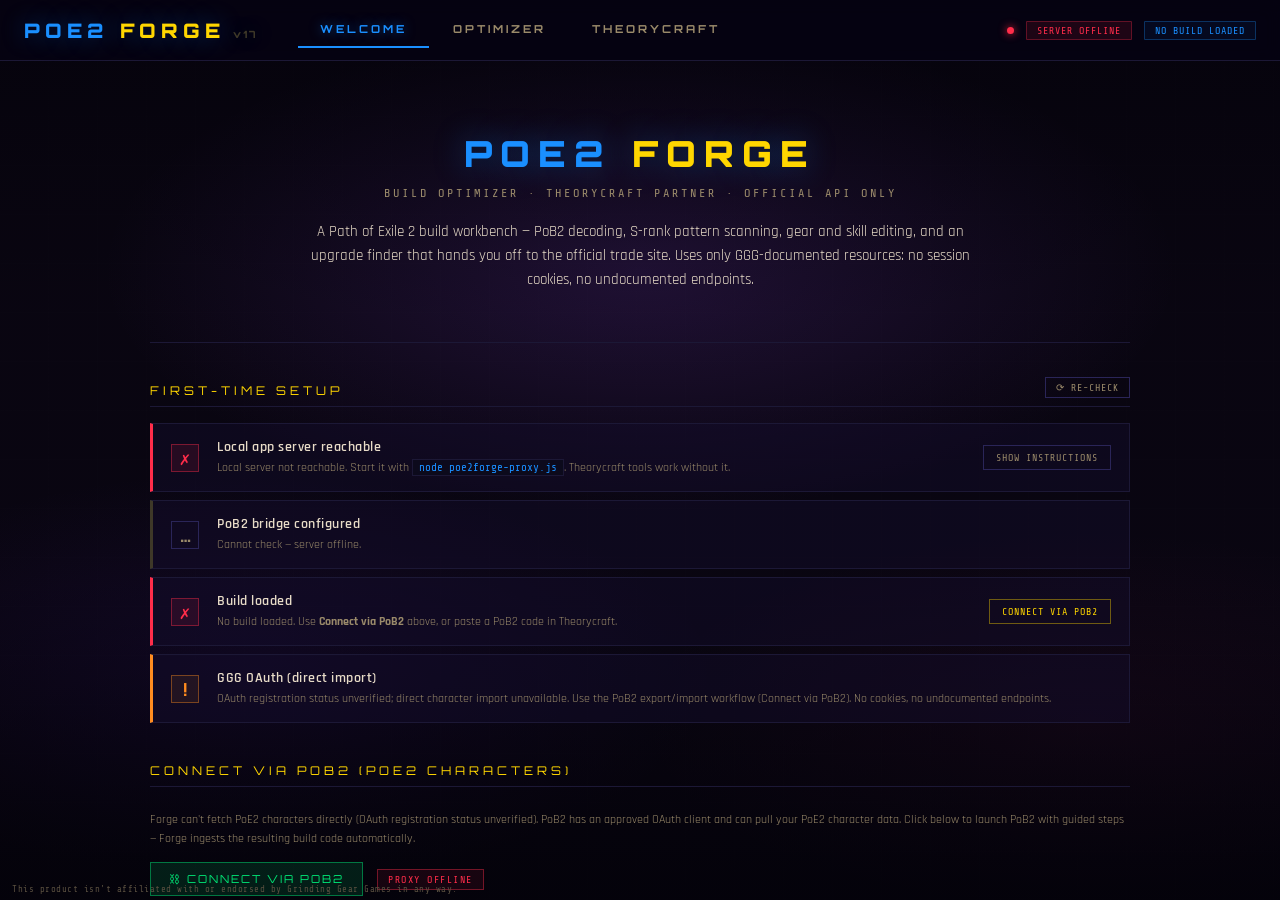
==== POE2Forge_v17.html @ d5715fd0 "v17 compliance release: proxy v3.0, entry point, legacy retirement Publishes the July 4 remediation " ====
<!DOCTYPE html>
<html lang="en">
<head>
<meta charset="UTF-8">
<meta name="viewport" content="width=device-width, initial-scale=1.0">
<title>POE2 FORGE — Build Optimizer v17</title>
<link href="https://fonts.googleapis.com/css2?family=Rajdhani:wght@300;400;500;600;700&family=Orbitron:wght@400;700;900&family=Share+Tech+Mono&display=swap" rel="stylesheet">
<!-- Phase 3: curated build codes loaded from sidecar so the main HTML stays
     editable. window.GALLERY_CODES = { slug: 'eNr...', ... } -->
<script src="poe2forge-gallery-codes.js" defer></script>
<!--
  ────────────────────────────────────────────────────────────────────────────
  POE2 FORGE v17 — ToS-COMPLIANCE RELEASE (2026-07-04)
  Removed every pathofexile.com call outside GGG's documented developer API:
    • trade2 search/fetch proxying — GONE. The Optimizer now builds the query
      and deep-links it to the official trade site; the local server only
      constructs the URL and never contacts pathofexile.com.
    • POESESSID session-cookie auth — GONE. No GGG credentials of any kind.
    • character-window/* endpoints — GONE. Import routes through PoB2's
      GGG-approved OAuth (Forge's own OAuth registration status is
      unverified; direct import is unavailable).
    • trade-search SQLite logging — GONE.
  Price context now comes from the public poe2scout.com API, cached by the
  local server. See README.md → Compliance.

  POE2 FORGE v16 — PoB2 BRIDGE (Phases 1–7C preserved)
  ────────────────────────────────────────────────────────────────────────────
  Non-roadmap addition before Phase 7D. The PoE2 character import flow in
  Phase 1 is gated on GGG OAuth approval — until that lands, the user has
  no one-click way to pull their live PoE2 character into Forge. This
  version adds a semi-automated bridge through PoB2 (which DOES have an
  approved OAuth client):
    • Welcome tab gains a "Connect via PoB2" section + button.
    • Forge proxy gets a new POST /pob2-launch endpoint that spawns the
      PoB2 desktop app via child_process.spawn (path from POB2_PATH in
      .env). Also GET /pob2-status to check if it's configured.
    • A wizard modal walks the user through PoB2's import-from-PoE flow
      (5 clicks inside PoB2's window) and ends with a "Paste from
      Clipboard" button that reads navigator.clipboard.readText().
    • The pasted code flows through the existing Phase 2 decoder
      pipeline and populates currentBuild as if it had been pasted into
      Theorycraft → PoB2 Decoder manually — but starting from one click
      on Welcome instead of three tab navigations.
  Investigation confirmed (PoB2 source: src/Classes/PoEAPI.lua) that PoB2
  uses GGG's official /character/poe2 endpoint with Authorization: Bearer
  <OAuth token>. There is no shortcut around OAuth — replicating PoB2's
  calls directly would need our own approved client ID. So launching PoB2
  to leverage its OAuth is the realistic path until our own OAuth lands.
  ────────────────────────────────────────────────────────────────────────────
  Phase 7C — Passive tree paste-import. Third sub-phase of "Live Build
  Editor". Smallest of the three so far — the schema already has
  currentBuild.tree.url from Phase 2's decoder, the synthesize path already
  emits it, and PoB itself decodes the URL on re-import. This phase just
  lets the user replace it. Concretely:
    • "✦ Edit Tree" button in the Optimizer left panel (joins Skills +
      Export; the row is column-stacked so three buttons fit without
      crowding).
    • Tree editor modal shows current URL (clickable, opens in new tab),
      allocated-node count, tree version. Paste a new URL → best-effort
      validation (regex against pathofexile.com / pobb.in / poeplanner)
      + base64 payload size estimate.
    • Save replaces currentBuild.tree.url, optionally clears the cached
      allocatedNodes/masteries (since they no longer describe the pasted
      URL until Phase 8 can decode it against PoE2 tree data), calls
      markBuildEdited() so Phase 6 export uses the new URL automatically.
    • Interactive tree picker explicitly deferred to a later phase (per
      the roadmap PDF) — needs the PoE2 passive tree JSON data, which
      depends on PoE2DB's post-launch ingest.
  ────────────────────────────────────────────────────────────────────────────
  Phase 7B — Skill / support-gem editor. Second sub-phase of "Live Build
  Editor". Builds on Phase 7A's markBuildEdited() machinery. This delivers:
    • "EDIT SKILLS" button in the Optimizer left panel (next to Export Build).
      Opens a modal that lists every gem group on currentBuild.skills with
      its main skill + supports.
    • Per-group: enabled toggle (closes the Phase 6 backlog item where
      synthesize always wrote enabled="true"), mainActive radio across
      groups, gem level + quality numeric fields, slot label, add/remove
      support gems, remove entire group, add new group.
    • In-game-style gem picker: separate overlay with search-as-you-type
      against POE2DB_SKILLS (Phase 5 data, ~30 active skills today, more
      after the post-launch re-scrape) plus "Use custom" for any name the
      index doesn't have. The picker is purely additive — typing into the
      gem-name input directly also works.
    • Save mutates currentBuild.skills in place, calls markBuildEdited()
      (sets editedSinceImport, nulls lastDecodedCode → Phase 6 export
      auto-synthesizes), then re-renders.
  Schema growth (allowed — editor functionality, not drift): each skill
  group now has an `enabled` boolean (default true). Parser reads it from
  <Skill enabled="..."> at decode; synthesize emits it on the Skill tag
  AND on each Gem (PoB treats gem-level enabled separately, but for v14
  we keep group-level as the single source of truth).
  ────────────────────────────────────────────────────────────────────────────
  Phase 7A — Gear mod editor. First sub-phase of "Live Build Editor" (PDF
  flags Phase 7 as long-range, ship in sub-phases). This delivers:
    • An "EDIT MODE" toggle on the Optimizer paperdoll. While on, clicking
      any slot opens a modal instead of running a trade scan.
    • Per-slot mod editor: rarity, name, base (typeLine), item level, plus
      add/edit/remove of each implicit and explicit mod line.
    • "Clear slot" to delete the item from currentBuild.gear[slot].
    • Empty slots show a "+ ADD ITEM" affordance in edit mode.
  On save we:
    • write currentBuild.gear[slot] in-place (schema unchanged — locked since
      Phase 0; Phase 7B/C/D will add similar editors for skills, tree, calcs)
    • mark currentBuild.editedSinceImport = true → renders "stats stale"
      pill in the scan-status bar (computed stats came from PoB; once mods
      change they're no longer trustworthy until the Phase 8 calc engine
      can recompute them)
    • null out lastDecodedCode so the Phase 6 exporter automatically falls
      through from "roundtrip mode" to "synthesize mode" — the original PoB
      bytes no longer describe this build, so we re-emit fresh XML.
  Phase 6 closes the import/export loop. The Phase 2 decoder turns PoB2
  codes → currentBuild; this phase reverses it: currentBuild → PoB2 code.
  Two paths:
    • PoB-sourced builds (decoded earlier) re-emit their stored original
      code byte-for-byte — lossless round-trip.
    • Other builds (GGG character import, Phase 7 editor output)
      synthesize a minimal PoB2 XML from currentBuild and run it through
      CompressionStream('deflate') + base64-urlsafe. The result is a code
      PoB2 itself can re-import.
  In-game build tracker codes (also in Phase 6 per the roadmap) are stubbed
  — that format depends on a GGG spec that hasn't been published yet.
  ────────────────────────────────────────────────────────────────────────────
  Phase 5 — Advanced Thaumaturgy Alt-Quality Reference + PoB-import icons.
  Loads two JSON files at boot:
    • poe2db-skills.json     → searchable alt-quality reference table
    • poe2db-base-types.json → typeLine → icon URL lookup for paperdoll
  Both produced by scrape-poe2db.js (zero-dep Node script). Run after 0.5
  launches and PoE2DB ingests new gem/item data (~24–48h after patch). The
  v11 UI degrades to empty state when JSON files are missing.
  ────────────────────────────────────────────────────────────────────────────
  Phase 4 — Cross-Class S-Rank Scanner. The signature analytical feature.
  Pattern-matches builds against a rule pack of "downside text negated by
  ascendancy keystone" interactions — the technique behind every recent
  S-tier build (Lich + Last Lament, Hollow Form + Rolling Slam, etc.).
  Two scan modes: read currentBuild, OR pick a manual class+asc+item+skill
  combo. Output is reasoning-grade, not just lists.
  ────────────────────────────────────────────────────────────────────────────
  Phase 2 deliverables (from the original project roadmap):
    • Theorycraft → PoB2 Decoder sub-tab promoted from placeholder to working
    • Client-side decode: base64-urlsafe → DecompressionStream('deflate') → DOMParser
      (zero new deps — built-ins only; pako not bundled)
    • Maps PoB2 XML into the same currentBuild schema Phase 1 uses
    • Inline summary: class + ascendancy, main skill, gear titles, PlayerStat dump
    • "Send to Optimizer" populates currentBuild and switches tab
    • Theorycraft-to-optimize bridge unlocked — paste any PoB2 code (your own
      or a creator's), immediately scan trade for upgrades
  Phase 1 unchanged: Welcome → Connect Character (PoE1 working today; PoE2
  characters need GGG OAuth approval still), Optimizer paperdoll + scan flow,
  proxy v2.3 with /characters + /character/:name + trade logging.

  currentBuild SCHEMA (modeled on PoB2 XML — locked for Phase 7+ compatibility)
  ────────────────────────────────────────────────────────────────────────────
  {
    source: 'ggg' | 'pob2' | 'gallery' | 'tracker' | null,
    importedAt: ISO timestamp | null,
    character: {
      name, level, class, ascendancy, league
    },
    stats: {
      life, es, mana, armour, evasion,
      fireRes, coldRes, lightRes, chaosRes,
      str, dex, int,
      dps, ehp  // populated by Phase 8 calc engine
    },
    gear: {
      weapon, offhand, helmet, body, gloves, boots,
      belt, amulet, ring_l, ring_r
    },        // each slot: { name, typeLine, rarity, ilvl, mods[], implicits[], sockets[] }
    skills: [ // each: { mainSkill, supports[], slot, gemLevel, quality } ]
    tree: {
      ascendancyPath: [],
      allocatedNodes: [],
      jewelSockets: [],
      masteries: []
    },
    flasks: [],
    charms: []
  }
  ════════════════════════════════════════════════════════════════════════════
-->
<style>
:root {
  --void: #020108;
  --deep: #060412;
  --surface: #0c0a1c;
  --panel: #100e26;
  --panel2: #14122e;
  --border: #1c1836;
  --border-hi: #2a2558;
  --blue: #1a8fff;
  --blue-dim: #0a3060;
  --blue-glow: rgba(26,143,255,0.12);
  --blue-glow2: rgba(26,143,255,0.06);
  --violet: #7b2fff;
  --violet-glow: rgba(123,47,255,0.1);
  --gold: #ffd600;
  --gold-dim: rgba(255,214,0,0.08);
  --red: #ff2d4a;
  --red-glow: rgba(255,45,74,0.1);
  --orange: #ff8c20;
  --green: #00e676;
  --green-glow: rgba(0,230,118,0.1);
  --text: #e8dcc8;
  --text-dim: #9a8a6a;
  --text-muted: #3e3828;
  --rare: #ffe020;
  --magic: #6090ff;
  --unique: #ff8c20;

  --bg-scene: #0a0612;
  --panel-bg: rgba(12, 8, 28, 0.85);
  --panel-bg-strong: rgba(6, 3, 18, 0.92);
  --panel-bg-light: rgba(20, 14, 46, 0.45);
  --panel-blur: blur(8px);
}

* { margin:0; padding:0; box-sizing:border-box; }

body {
  background: var(--bg-scene);
  color: var(--text);
  font-family: 'Rajdhani', sans-serif;
  font-size: 14px;
  min-height: 100vh;
  overflow-x: hidden;
}

.bg-scene {
  position: fixed; inset: 0;
  background: var(--bg-scene);
  background-image:
    radial-gradient(ellipse 70% 45% at 50% 30%, rgba(140, 70, 220, 0.20) 0%, transparent 60%),
    radial-gradient(ellipse 55% 35% at 20% 75%, rgba(80, 30, 180, 0.14) 0%, transparent 65%),
    radial-gradient(ellipse 50% 30% at 85% 80%, rgba(180, 40, 120, 0.08) 0%, transparent 70%);
  z-index: 0;
}
.bg-scene::after {
  content: '';
  position: absolute; inset: 0;
  background:
    linear-gradient(to bottom, rgba(2,1,8,0.55) 0%, rgba(2,1,8,0.1) 35%, rgba(2,1,8,0.1) 65%, rgba(2,1,8,0.75) 100%),
    repeating-linear-gradient(0deg, transparent, transparent 48px, rgba(255,255,255,0.005) 48px, rgba(255,255,255,0.005) 49px),
    repeating-linear-gradient(90deg, transparent, transparent 48px, rgba(255,255,255,0.005) 48px, rgba(255,255,255,0.005) 49px);
  pointer-events: none;
}

#app { position: relative; z-index: 1; display: flex; flex-direction: column; height: 100vh; }

/* ── HEADER ── */
header {
  display: flex; align-items: center; justify-content: space-between;
  padding: 12px 24px;
  border-bottom: 1px solid var(--border);
  background: var(--panel-bg-strong);
  backdrop-filter: var(--panel-blur);
  flex-shrink: 0; z-index: 100;
}

.logo {
  font-family: 'Orbitron', monospace; font-size: 20px; font-weight: 900;
  letter-spacing: 5px; color: var(--blue);
  text-shadow: 0 0 24px rgba(26,143,255,0.4);
  flex-shrink: 0;
}
.logo em { color: var(--gold); font-style: normal; }
.logo .ver { font-size: 10px; color: var(--text-muted); margin-left: 8px; letter-spacing: 2px; }

/* Top-tab navigation */
.top-tabs {
  display: flex; gap: 2px;
  margin-left: 40px;
  flex: 1;
}
.top-tab {
  background: transparent; border: none;
  color: var(--text-dim); cursor: pointer;
  font-family: 'Orbitron', monospace; font-size: 11px; font-weight: 700;
  letter-spacing: 3px; padding: 10px 22px;
  border-bottom: 2px solid transparent;
  transition: all 0.18s;
  text-transform: uppercase;
}
.top-tab:hover { color: var(--text); }
.top-tab.active {
  color: var(--blue);
  border-bottom-color: var(--blue);
  text-shadow: 0 0 12px rgba(26,143,255,0.5);
}
.top-tab .badge-dot {
  display: inline-block; width: 5px; height: 5px;
  border-radius: 50%; background: var(--gold);
  margin-left: 6px; vertical-align: middle;
  box-shadow: 0 0 6px var(--gold);
}

.header-center { display: flex; align-items: center; gap: 10px; }
.header-right { display: flex; align-items: center; gap: 12px; }

.pill {
  font-family: 'Share Tech Mono', monospace; font-size: 10px;
  padding: 3px 10px; letter-spacing: 1px;
  border: 1px solid; border-radius: 1px;
}
.pill-blue { color: var(--blue); border-color: rgba(26,143,255,0.3); background: var(--blue-glow2); }
.pill-gold { color: var(--gold); border-color: rgba(255,214,0,0.25); background: var(--gold-dim); }
.pill-green { color: var(--green); border-color: rgba(0,230,118,0.25); background: var(--green-glow); }
.pill-red { color: var(--red); border-color: rgba(255,45,74,0.3); background: var(--red-glow); }
.pill-muted { color: var(--text-dim); border-color: var(--border-hi); background: transparent; }

.dot { width:7px; height:7px; border-radius:50%; transition: all 0.3s; }
.dot-on { background: var(--green); box-shadow: 0 0 8px var(--green); }
.dot-off { background: var(--red); box-shadow: 0 0 8px var(--red); }
.dot-wait { background: var(--text-muted); }

/* ── TAB CONTENT ── */
.tab-content {
  flex: 1;
  overflow: hidden;
  display: none;
}
.tab-content.active { display: flex; flex-direction: column; }

/* ════════════════════════════════════════════════════════════════════════
   WELCOME TAB
   ════════════════════════════════════════════════════════════════════════ */
.welcome-container {
  flex: 1;
  overflow-y: auto;
  padding: 40px 60px;
  max-width: 1100px;
  margin: 0 auto;
  width: 100%;
}

.welcome-hero {
  text-align: center;
  padding: 30px 0 50px;
  border-bottom: 1px solid var(--border);
  margin-bottom: 40px;
}
.welcome-hero h1 {
  font-family: 'Orbitron', monospace;
  font-size: 36px; font-weight: 900;
  letter-spacing: 8px;
  color: var(--blue);
  text-shadow: 0 0 32px rgba(26,143,255,0.4);
  margin-bottom: 10px;
}
.welcome-hero h1 em { color: var(--gold); font-style: normal; }
.welcome-hero .tagline {
  font-family: 'Share Tech Mono', monospace;
  font-size: 12px; letter-spacing: 3px;
  color: var(--text-dim);
  text-transform: uppercase;
}
.welcome-hero .pitch {
  font-size: 15px;
  color: var(--text);
  margin-top: 20px;
  max-width: 700px;
  margin-left: auto; margin-right: auto;
  line-height: 1.6;
}

.welcome-section {
  margin-bottom: 40px;
}
.welcome-section-title {
  font-family: 'Orbitron', monospace;
  font-size: 12px; letter-spacing: 4px;
  color: var(--gold);
  text-transform: uppercase;
  margin-bottom: 16px;
  padding-bottom: 8px;
  border-bottom: 1px solid var(--border);
}

/* Setup checklist */
.checklist {
  display: flex; flex-direction: column;
  gap: 8px;
}
.check-item {
  display: grid;
  grid-template-columns: 32px 1fr auto;
  gap: 14px;
  align-items: center;
  padding: 14px 18px;
  background: var(--panel-bg-light);
  border: 1px solid var(--border);
  transition: all 0.18s;
}
.check-item:hover { border-color: var(--border-hi); }
.check-item.ok { border-left: 3px solid var(--green); }
.check-item.fail { border-left: 3px solid var(--red); }
.check-item.wait { border-left: 3px solid var(--text-muted); }
.check-item.warn { border-left: 3px solid var(--orange); }

.check-icon {
  font-family: 'Orbitron', monospace;
  font-size: 18px; font-weight: 700;
  width: 28px; height: 28px;
  display: flex; align-items: center; justify-content: center;
  border: 1px solid var(--border-hi);
}
.check-item.ok .check-icon { color: var(--green); border-color: rgba(0,230,118,0.4); background: var(--green-glow); }
.check-item.fail .check-icon { color: var(--red); border-color: rgba(255,45,74,0.4); background: var(--red-glow); }
.check-item.wait .check-icon { color: var(--text-dim); }
.check-item.warn .check-icon { color: var(--orange); border-color: rgba(255,140,32,0.4); background: rgba(255,140,32,0.08); }

.check-body { display: flex; flex-direction: column; gap: 3px; }
.check-title { font-size: 14px; font-weight: 600; color: var(--text); letter-spacing: 0.5px; }
.check-detail { font-size: 12px; color: var(--text-dim); line-height: 1.5; }
.check-detail code {
  font-family: 'Share Tech Mono', monospace;
  font-size: 11px;
  background: var(--surface);
  padding: 1px 6px;
  border: 1px solid var(--border);
  color: var(--blue);
}

.check-action {
  font-family: 'Share Tech Mono', monospace;
  font-size: 10px;
  letter-spacing: 1px;
  text-transform: uppercase;
  padding: 6px 12px;
  background: transparent;
  border: 1px solid var(--border-hi);
  color: var(--text-dim);
  cursor: pointer;
  transition: all 0.15s;
}
.check-action:hover { color: var(--blue); border-color: var(--blue); }
.check-action.primary { color: var(--gold); border-color: rgba(255,214,0,0.4); }
.check-action.primary:hover { background: var(--gold-dim); }

/* Connect Character (Phase 1) */
.connect-grid {
  display: grid;
  grid-template-columns: 1fr 1fr auto auto;
  gap: 10px;
  align-items: end;
  padding: 18px;
  background: var(--panel-bg-light);
  border: 1px solid var(--border);
}
.connect-field { display: flex; flex-direction: column; gap: 4px; }
.connect-label {
  font-family: 'Share Tech Mono', monospace;
  font-size: 10px; letter-spacing: 2px;
  color: var(--text-dim); text-transform: uppercase;
}
.connect-select {
  background: var(--surface); border: 1px solid var(--border);
  color: var(--text); font-family: 'Rajdhani', sans-serif;
  font-size: 13px; padding: 7px 10px; outline: none; cursor: pointer;
}
.connect-select:focus { border-color: var(--blue); }
.connect-select:disabled { opacity: 0.4; cursor: not-allowed; }

.connect-btn {
  font-family: 'Orbitron', monospace;
  font-size: 11px; letter-spacing: 2px;
  text-transform: uppercase;
  padding: 9px 18px;
  background: var(--blue-glow);
  border: 1px solid rgba(26,143,255,0.4);
  color: var(--blue);
  cursor: pointer;
  transition: all 0.18s;
}
.connect-btn:hover:not(:disabled) {
  background: rgba(26,143,255,0.2);
  box-shadow: 0 0 18px rgba(26,143,255,0.25);
}
.connect-btn:disabled { opacity: 0.35; cursor: not-allowed; }
.connect-btn.danger {
  background: transparent;
  border-color: rgba(255,45,74,0.35);
  color: var(--red);
}
.connect-btn.danger:hover:not(:disabled) {
  background: var(--red-glow);
  box-shadow: 0 0 14px rgba(255,45,74,0.18);
}

.connect-status {
  font-family: 'Share Tech Mono', monospace;
  font-size: 11px; color: var(--text-dim);
  padding: 10px 18px 0;
  min-height: 18px;
}
.connect-status.ok  { color: var(--green); }
.connect-status.err { color: var(--red); }
.connect-status.info { color: var(--blue); }

/* Re-check button on header */
.recheck-btn {
  font-family: 'Share Tech Mono', monospace;
  font-size: 10px;
  letter-spacing: 1px;
  text-transform: uppercase;
  padding: 4px 10px;
  background: transparent;
  border: 1px solid var(--border-hi);
  color: var(--text-dim);
  cursor: pointer;
  float: right;
  margin-top: -6px;
  transition: all 0.15s;
}
.recheck-btn:hover { color: var(--blue); border-color: var(--blue); }

/* Info/getting-started cards */
.info-grid {
  display: grid;
  grid-template-columns: repeat(2, 1fr);
  gap: 16px;
}
.info-card {
  padding: 18px 20px;
  background: var(--panel-bg-light);
  border: 1px solid var(--border);
  transition: all 0.18s;
}
.info-card:hover { border-color: var(--border-hi); }
.info-card-icon {
  font-family: 'Orbitron', monospace;
  color: var(--violet);
  font-size: 24px;
  margin-bottom: 10px;
}
.info-card-title {
  font-family: 'Orbitron', monospace;
  font-size: 12px;
  letter-spacing: 2px;
  color: var(--blue);
  text-transform: uppercase;
  margin-bottom: 8px;
}
.info-card-body {
  font-size: 13px;
  color: var(--text);
  line-height: 1.55;
  margin-bottom: 14px;
}
.info-card-body code {
  font-family: 'Share Tech Mono', monospace;
  font-size: 11px;
  background: var(--surface);
  padding: 1px 6px;
  border: 1px solid var(--border);
  color: var(--blue);
}
.info-card-cta {
  font-family: 'Share Tech Mono', monospace;
  font-size: 11px;
  letter-spacing: 2px;
  text-transform: uppercase;
  padding: 6px 14px;
  background: transparent;
  border: 1px solid var(--blue);
  color: var(--blue);
  cursor: pointer;
  transition: all 0.15s;
}
.info-card-cta:hover { background: var(--blue-glow); }

/* Troubleshooting collapsible */
.collapse {
  border: 1px solid var(--border);
  margin-bottom: 8px;
  background: var(--panel-bg-light);
}
.collapse-head {
  padding: 12px 18px;
  cursor: pointer;
  display: flex;
  justify-content: space-between;
  align-items: center;
  font-size: 13px;
  font-weight: 600;
  letter-spacing: 0.5px;
  user-select: none;
}
.collapse-head:hover { background: rgba(26,143,255,0.04); }
.collapse-head::after {
  content: '+';
  font-family: 'Share Tech Mono', monospace;
  font-size: 16px;
  color: var(--text-dim);
}
.collapse.open .collapse-head::after { content: '−'; color: var(--blue); }
.collapse-body {
  display: none;
  padding: 4px 18px 16px;
  font-size: 12px;
  color: var(--text-dim);
  line-height: 1.6;
  border-top: 1px solid var(--border);
}
.collapse.open .collapse-body { display: block; }
.collapse-body code {
  font-family: 'Share Tech Mono', monospace;
  font-size: 11px;
  background: var(--surface);
  padding: 1px 6px;
  border: 1px solid var(--border);
  color: var(--blue);
}

/* ════════════════════════════════════════════════════════════════════════
   OPTIMIZER TAB (preserved from v5 with currentBuild integration)
   ════════════════════════════════════════════════════════════════════════ */
.body {
  display: grid;
  grid-template-columns: 280px 1fr 340px;
  flex: 1;
  overflow: hidden;
  gap: 0;
}

.panel {
  overflow-y: auto;
  scrollbar-width: thin;
  scrollbar-color: var(--border-hi) transparent;
  background: var(--panel-bg);
  backdrop-filter: var(--panel-blur);
  border-right: 1px solid var(--border);
}
.panel:last-child { border-right: none; border-left: 1px solid var(--border); }
.panel-center {
  background: transparent;
  backdrop-filter: none;
  border-right: none;
  position: relative;
  overflow-y: auto;
}

.panel-head {
  font-family: 'Orbitron', monospace; font-size: 9px;
  letter-spacing: 3px; color: var(--text-muted);
  padding: 12px 16px 8px;
  border-bottom: 1px solid var(--border);
  background: var(--panel-bg-strong);
  position: sticky; top: 0; z-index: 10;
  text-transform: uppercase;
  display: flex; align-items: center; justify-content: space-between;
}

.section { padding: 14px 16px; border-bottom: 1px solid var(--border); }
.section-title {
  font-family: 'Orbitron', monospace; font-size: 9px;
  letter-spacing: 2px; color: var(--text-muted);
  margin-bottom: 10px; text-transform: uppercase;
}

.char-name { font-size: 17px; font-weight: 700; letter-spacing: 1px; }
.char-class {
  font-family: 'Share Tech Mono', monospace; font-size: 10px;
  color: var(--blue); letter-spacing: 2px; margin-top: 2px; margin-bottom: 12px;
}

.kv-row {
  display: flex; justify-content: space-between;
  padding: 4px 0;
  border-bottom: 1px solid rgba(255,255,255,0.03);
  font-size: 13px;
}
.kv-label { color: var(--text-dim); }
.kv-val { font-family: 'Share Tech Mono', monospace; font-weight: 600; }
.kv-val.bad { color: var(--red); }
.kv-val.warn { color: var(--orange); }
.kv-val.ok { color: var(--green); }
.kv-val.empty { color: var(--text-muted); }

.res-rows { display: flex; flex-direction: column; gap: 6px; }
.res-row {
  display: grid; grid-template-columns: 60px 1fr 48px;
  align-items: center; gap: 8px;
}
.res-name { font-size: 11px; color: var(--text-dim); letter-spacing: 1px; }
.res-bar-track { height: 4px; background: rgba(255,255,255,0.05); border-radius: 2px; overflow: hidden; }
.res-bar-fill { height: 100%; border-radius: 2px; transition: width 0.6s ease; }
.res-pct {
  font-family: 'Share Tech Mono', monospace; font-size: 12px;
  font-weight: 700; text-align: right;
}
.res-pct.neg { color: var(--red); }
.res-pct.low { color: var(--orange); }
.res-pct.ok { color: var(--green); }
.res-pct.empty { color: var(--text-muted); }

.slider-rows { display: flex; flex-direction: column; gap: 10px; }
.slider-meta { display: flex; justify-content: space-between; margin-bottom: 5px; }
.slider-label { font-size: 12px; color: var(--text-dim); letter-spacing: 1px; }
.slider-val { font-family: 'Share Tech Mono', monospace; font-size: 11px; color: var(--blue); }

input[type=range] {
  -webkit-appearance: none; width: 100%; height: 3px;
  background: var(--border-hi); border-radius: 2px; outline: none; cursor: pointer;
}
input[type=range]::-webkit-slider-thumb {
  -webkit-appearance: none; width: 12px; height: 12px;
  border-radius: 50%; background: var(--blue);
  box-shadow: 0 0 6px rgba(26,143,255,0.6); cursor: pointer;
}
input[type=range]:disabled { opacity: 0.4; cursor: not-allowed; }

.filter-row {
  display: flex; align-items: center; justify-content: space-between;
  padding: 6px 0; font-size: 13px;
}
.filter-label { color: var(--text-dim); }

.toggle {
  width: 32px; height: 16px; border-radius: 8px;
  background: var(--border-hi); cursor: pointer;
  position: relative; transition: background 0.2s;
  border: none; outline: none;
}
.toggle.on { background: var(--blue); }
.toggle::after {
  content: ''; position: absolute;
  width: 10px; height: 10px; border-radius: 50%;
  background: white; top: 3px; left: 3px;
  transition: transform 0.2s;
}
.toggle.on::after { transform: translateX(16px); }

.filter-select {
  background: var(--surface); border: 1px solid var(--border);
  color: var(--text); font-family: 'Share Tech Mono', monospace;
  font-size: 11px; padding: 3px 6px; outline: none; cursor: pointer;
}
.budget-input {
  background: var(--surface); border: 1px solid var(--border);
  color: var(--text); font-family: 'Share Tech Mono', monospace;
  font-size: 11px; padding: 3px 8px; width: 80px; outline: none;
}

/* ── EMPTY STATE (when currentBuild is null) ── */
.empty-build-state {
  height: 100%;
  display: flex; flex-direction: column;
  align-items: center; justify-content: center;
  text-align: center;
  padding: 60px 40px;
  gap: 18px;
}
.empty-build-icon {
  font-family: 'Orbitron', monospace;
  font-size: 72px;
  color: var(--violet);
  opacity: 0.3;
  line-height: 1;
}
.empty-build-title {
  font-family: 'Orbitron', monospace;
  font-size: 14px; letter-spacing: 3px;
  color: var(--text);
  text-transform: uppercase;
}
.empty-build-detail {
  font-size: 13px;
  color: var(--text-dim);
  line-height: 1.6;
  max-width: 380px;
}
.empty-build-cta {
  font-family: 'Orbitron', monospace;
  font-size: 11px; letter-spacing: 3px;
  text-transform: uppercase;
  padding: 12px 28px;
  background: var(--blue-glow);
  border: 1px solid rgba(26,143,255,0.4);
  color: var(--blue);
  cursor: pointer;
  margin-top: 12px;
  transition: all 0.18s;
}
.empty-build-cta:hover {
  background: rgba(26,143,255,0.18);
  box-shadow: 0 0 24px rgba(26,143,255,0.3);
}

.empty-left-panel {
  padding: 30px 16px;
  text-align: center;
  color: var(--text-muted);
  font-size: 12px;
  line-height: 1.6;
}
.empty-left-panel .icon { font-size: 32px; opacity: 0.4; margin-bottom: 12px; }

/* ── PAPERDOLL ── */
.center-content { padding: 20px; height: 100%; display: flex; flex-direction: column; }
.center-head {
  font-family: 'Orbitron', monospace; font-size: 10px;
  letter-spacing: 3px; color: var(--text-dim);
  margin-bottom: 16px;
  display: flex; align-items: center; justify-content: space-between;
  text-transform: uppercase;
}
.center-head .hint { color: var(--blue); font-size: 9px; }

.paperdoll {
  display: grid;
  grid-template-columns: repeat(6, 96px);
  grid-template-rows: repeat(6, 96px);
  gap: 8px;
  justify-content: center;
  align-content: start;
  padding-top: 20px;
}

.consumables {
  display: flex;
  justify-content: center;
  gap: 8px;
  margin-top: 8px;
  align-self: center;
}
.consumables .flask { width: 96px; height: 200px; }
.consumables .charm { width: 96px; height: 96px; }

.slot-tile {
  background: var(--panel-bg-light);
  backdrop-filter: blur(4px);
  border: 1px solid var(--border);
  position: relative;
  cursor: pointer;
  transition: all 0.18s;
  display: flex;
  flex-direction: column;
  overflow: hidden;
}
.slot-tile:hover {
  border-color: var(--blue);
  background: rgba(26,143,255,0.1);
}
.slot-tile.filled { border-color: var(--border-hi); }
.slot-tile.filled.rare { border-color: rgba(255,224,32,0.5); background: rgba(255,224,32,0.06); }
.slot-tile.filled.magic { border-color: rgba(96,144,255,0.5); background: rgba(96,144,255,0.06); }
.slot-tile.filled.unique { border-color: rgba(255,140,32,0.5); background: rgba(255,140,32,0.06); }
.slot-tile.empty .slot-item { color: var(--red); }
.slot-tile.disabled { opacity: 0.3; cursor: not-allowed; pointer-events: none; }
.slot-tile.display-only { cursor: default; opacity: 0.55; }
.slot-tile.scanning {
  border-color: var(--violet);
  background: rgba(123,47,255,0.1);
  animation: breathe 1.4s ease-in-out infinite;
}
.slot-tile.has-results { border-color: var(--green); }

.slot-label {
  font-family: 'Share Tech Mono', monospace;
  font-size: 10px;
  letter-spacing: 1px;
  color: var(--text-dim);
  padding: 5px 7px 0;
  opacity: 0.75;
}
.slot-icon { flex: 1; display: flex; align-items: center; justify-content: center; padding: 4px; min-height: 0; }
.slot-icon img { max-height: 100%; max-width: 100%; object-fit: contain; }
.slot-item { font-size: 11px; font-weight: 600; padding: 0 6px 3px; text-align: center; line-height: 1.15; opacity: 0.9; }
.slot-tile.rare .slot-item { color: var(--rare); }
.slot-tile.magic .slot-item { color: var(--magic); }
.slot-tile.unique .slot-item { color: var(--unique); }
.slot-meta {
  font-family: 'Share Tech Mono', monospace;
  font-size: 9px;
  padding: 0 6px 4px;
  display: flex;
  justify-content: space-between;
  color: var(--text-muted);
}
.slot-count { color: var(--blue); }

@keyframes breathe { 0%,100%{opacity:1} 50%{opacity:0.65} }

.scan-all-bar {
  margin-top: 18px;
  display: flex;
  gap: 12px;
  align-items: center;
  padding: 10px 14px;
  background: rgba(26,143,255,0.08);
  border: 1px solid rgba(26,143,255,0.25);
}
.scan-all-btn {
  background: transparent;
  border: none;
  color: var(--blue);
  font-family: 'Orbitron', monospace;
  font-size: 10px;
  letter-spacing: 3px;
  cursor: pointer;
  text-transform: uppercase;
}
.scan-all-btn:disabled { opacity: 0.4; cursor: not-allowed; }
.scan-all-status {
  font-family: 'Share Tech Mono', monospace;
  font-size: 10px;
  color: var(--text-dim);
  margin-left: auto;
}

/* ════════════════════════════════════════════════════════════════════════
   THEORYCRAFT TAB (sub-tab placeholders for Phases 2-5 — filled in later)
   ════════════════════════════════════════════════════════════════════════ */
.theorycraft-container {
  flex: 1;
  display: flex;
  flex-direction: column;
  overflow: hidden;
}

.subtab-bar {
  display: flex;
  background: var(--panel-bg-strong);
  border-bottom: 1px solid var(--border);
  padding: 0 24px;
  flex-shrink: 0;
}
.subtab {
  background: transparent;
  border: none;
  color: var(--text-dim);
  cursor: pointer;
  font-family: 'Share Tech Mono', monospace;
  font-size: 11px;
  letter-spacing: 2px;
  padding: 14px 24px;
  border-bottom: 2px solid transparent;
  transition: all 0.15s;
  text-transform: uppercase;
}
.subtab:hover { color: var(--text); }
.subtab.active {
  color: var(--gold);
  border-bottom-color: var(--gold);
}
.subtab .phase-tag {
  font-size: 9px;
  color: var(--text-muted);
  margin-left: 6px;
  letter-spacing: 1px;
}

.subtab-content {
  flex: 1;
  overflow-y: auto;
  display: none;
  padding: 40px 60px;
}
.subtab-content.active { display: block; }

.placeholder-panel {
  max-width: 700px;
  margin: 60px auto;
  text-align: center;
  padding: 60px 40px;
  border: 1px dashed var(--border-hi);
  background: var(--panel-bg-light);
}
.placeholder-icon {
  font-family: 'Orbitron', monospace;
  font-size: 48px;
  color: var(--violet);
  opacity: 0.4;
  margin-bottom: 18px;
}
.placeholder-title {
  font-family: 'Orbitron', monospace;
  font-size: 16px;
  letter-spacing: 4px;
  color: var(--gold);
  text-transform: uppercase;
  margin-bottom: 8px;
}
.placeholder-phase {
  font-family: 'Share Tech Mono', monospace;
  font-size: 11px;
  letter-spacing: 2px;
  color: var(--blue);
  margin-bottom: 18px;
}
.placeholder-detail {
  font-size: 14px;
  color: var(--text);
  line-height: 1.6;
  margin-bottom: 14px;
}
.placeholder-spec {
  text-align: left;
  margin-top: 24px;
  padding: 18px 22px;
  background: var(--surface);
  border: 1px solid var(--border);
  font-size: 13px;
  color: var(--text-dim);
  line-height: 1.7;
}
.placeholder-spec strong { color: var(--gold); display: block; margin-bottom: 6px; font-family: 'Orbitron', monospace; font-size: 10px; letter-spacing: 2px; }

/* ── PoB2 DECODER (Phase 2) ── */
.pob-decoder {
  max-width: 900px;
  margin: 0 auto;
  display: flex;
  flex-direction: column;
  gap: 18px;
}
.pob-decoder-head {
  font-family: 'Orbitron', monospace;
  font-size: 14px;
  letter-spacing: 4px;
  color: var(--gold);
  text-transform: uppercase;
  padding-bottom: 10px;
  border-bottom: 1px solid var(--border);
}
.pob-decoder-blurb {
  font-size: 13px;
  color: var(--text-dim);
  line-height: 1.55;
}
.pob-decoder-blurb code {
  font-family: 'Share Tech Mono', monospace;
  font-size: 11px;
  background: var(--surface);
  padding: 1px 6px;
  border: 1px solid var(--border);
  color: var(--blue);
}
.pob-textarea {
  width: 100%;
  min-height: 140px;
  background: var(--surface);
  border: 1px solid var(--border);
  color: var(--text);
  font-family: 'Share Tech Mono', monospace;
  font-size: 11px;
  padding: 12px 14px;
  outline: none;
  resize: vertical;
  word-break: break-all;
  line-height: 1.4;
}
.pob-textarea:focus { border-color: var(--blue); box-shadow: 0 0 0 1px rgba(26,143,255,0.2); }

.pob-actions { display: flex; gap: 10px; align-items: center; }
.pob-btn {
  font-family: 'Orbitron', monospace;
  font-size: 11px; letter-spacing: 2px;
  text-transform: uppercase;
  padding: 10px 22px;
  cursor: pointer;
  transition: all 0.18s;
  border: 1px solid;
}
.pob-btn.primary {
  background: var(--blue-glow);
  border-color: rgba(26,143,255,0.4);
  color: var(--blue);
}
.pob-btn.primary:hover:not(:disabled) {
  background: rgba(26,143,255,0.2);
  box-shadow: 0 0 18px rgba(26,143,255,0.25);
}
.pob-btn.gold {
  background: var(--gold-dim);
  border-color: rgba(255,214,0,0.4);
  color: var(--gold);
}
.pob-btn.gold:hover:not(:disabled) {
  background: rgba(255,214,0,0.15);
  box-shadow: 0 0 18px rgba(255,214,0,0.25);
}
.pob-btn.ghost {
  background: transparent;
  border-color: var(--border-hi);
  color: var(--text-dim);
}
.pob-btn.ghost:hover:not(:disabled) {
  color: var(--text);
  border-color: var(--text-dim);
}
.pob-btn:disabled { opacity: 0.35; cursor: not-allowed; }

.pob-status {
  font-family: 'Share Tech Mono', monospace;
  font-size: 11px;
  color: var(--text-dim);
  margin-left: auto;
}
.pob-status.ok  { color: var(--green); }
.pob-status.err { color: var(--red); }
.pob-status.info { color: var(--blue); }

.pob-summary {
  display: grid;
  grid-template-columns: 1fr 1fr;
  gap: 14px;
  padding: 18px;
  background: var(--panel-bg-light);
  border: 1px solid var(--border);
}
.pob-summary-block { display: flex; flex-direction: column; gap: 6px; }
.pob-summary-block.full { grid-column: 1 / -1; }
.pob-summary-title {
  font-family: 'Orbitron', monospace;
  font-size: 9px; letter-spacing: 3px;
  color: var(--text-muted);
  text-transform: uppercase;
  padding-bottom: 4px;
  border-bottom: 1px solid var(--border);
}
.pob-summary-row {
  display: flex; justify-content: space-between;
  font-size: 12px;
  padding: 2px 0;
}
.pob-summary-key { color: var(--text-dim); }
.pob-summary-val { font-family: 'Share Tech Mono', monospace; font-weight: 600; color: var(--text); }
.pob-summary-val.gold { color: var(--gold); }
.pob-summary-val.blue { color: var(--blue); }
.pob-summary-val.rare { color: var(--rare); }
.pob-summary-val.unique { color: var(--unique); }
.pob-summary-val.magic { color: var(--magic); }

.pob-error-detail {
  font-family: 'Share Tech Mono', monospace;
  font-size: 11px;
  padding: 12px 14px;
  background: var(--red-glow);
  border: 1px solid rgba(255,45,74,0.35);
  color: var(--red);
  white-space: pre-wrap;
  word-break: break-word;
}

/* ── EXPORT MODAL (Phase 6) ── */
.export-overlay {
  position: fixed; inset: 0;
  background: rgba(2,1,8,0.78);
  backdrop-filter: blur(6px);
  z-index: 500;
  display: none;
  align-items: center;
  justify-content: center;
  padding: 40px;
}
.export-overlay.show { display: flex; }
.export-modal {
  width: 100%;
  max-width: 760px;
  background: var(--panel-bg-strong);
  border: 1px solid var(--gold);
  box-shadow: 0 0 48px rgba(255,214,0,0.18);
  display: flex;
  flex-direction: column;
  max-height: 80vh;
}
.export-modal-head {
  padding: 16px 20px;
  border-bottom: 1px solid var(--border);
  display: flex;
  justify-content: space-between;
  align-items: center;
}
.export-modal-title {
  font-family: 'Orbitron', monospace;
  font-size: 14px;
  letter-spacing: 3px;
  color: var(--gold);
  text-transform: uppercase;
}
.export-close {
  background: transparent;
  border: 1px solid var(--border-hi);
  color: var(--text-dim);
  cursor: pointer;
  width: 26px; height: 26px;
  font-family: 'Share Tech Mono', monospace;
  display: flex; align-items: center; justify-content: center;
}
.export-close:hover { color: var(--text); border-color: var(--text-dim); }

.export-body {
  padding: 20px;
  display: flex;
  flex-direction: column;
  gap: 14px;
  overflow-y: auto;
}
.export-blurb { font-size: 13px; color: var(--text-dim); line-height: 1.55; }
.export-blurb code {
  font-family: 'Share Tech Mono', monospace;
  font-size: 11px;
  background: var(--surface);
  padding: 1px 6px;
  border: 1px solid var(--border);
  color: var(--blue);
}
.export-mode-pill {
  display: inline-block;
  font-family: 'Share Tech Mono', monospace;
  font-size: 9px;
  letter-spacing: 2px;
  padding: 3px 9px;
  border: 1px solid;
  text-transform: uppercase;
}
.export-mode-pill.roundtrip { color: var(--green); border-color: rgba(0,230,118,0.4); background: var(--green-glow); }
.export-mode-pill.synthesized { color: var(--blue); border-color: rgba(26,143,255,0.4); background: var(--blue-glow); }

.export-textarea {
  width: 100%;
  min-height: 200px;
  background: var(--surface);
  border: 1px solid var(--border);
  color: var(--text);
  font-family: 'Share Tech Mono', monospace;
  font-size: 11px;
  padding: 12px 14px;
  word-break: break-all;
  resize: vertical;
  outline: none;
}
.export-textarea:focus { border-color: var(--gold); }

.export-meta {
  display: grid;
  grid-template-columns: 1fr 1fr;
  gap: 14px;
}
.export-meta-block {
  padding: 12px 14px;
  background: var(--panel-bg-light);
  border: 1px solid var(--border);
}
.export-meta-title {
  font-family: 'Orbitron', monospace;
  font-size: 9px; letter-spacing: 2px;
  color: var(--text-muted);
  text-transform: uppercase;
  margin-bottom: 6px;
}
.export-meta-val {
  font-family: 'Share Tech Mono', monospace;
  font-size: 12px;
  color: var(--text);
  word-break: break-all;
}
.export-meta-val.ok { color: var(--green); }
.export-meta-val.warn { color: var(--orange); }

.export-actions {
  display: flex;
  gap: 10px;
  padding: 14px 20px;
  border-top: 1px solid var(--border);
  background: var(--panel-bg);
}
.export-btn {
  font-family: 'Orbitron', monospace;
  font-size: 11px; letter-spacing: 2px;
  text-transform: uppercase;
  padding: 9px 18px;
  cursor: pointer;
  border: 1px solid;
  transition: all 0.15s;
}
.export-btn.primary {
  background: var(--gold-dim);
  border-color: rgba(255,214,0,0.4);
  color: var(--gold);
}
.export-btn.primary:hover { background: rgba(255,214,0,0.18); box-shadow: 0 0 18px rgba(255,214,0,0.25); }
.export-btn.ghost {
  background: transparent;
  border-color: var(--border-hi);
  color: var(--text-dim);
}
.export-btn.ghost:hover { color: var(--text); border-color: var(--text-dim); }
.export-btn:disabled { opacity: 0.35; cursor: not-allowed; }

/* ── EDIT MODE TOGGLE + SLOT EDIT AFFORDANCE (Phase 7A) ── */
.center-head-actions {
  display: flex;
  align-items: center;
  gap: 12px;
}
.edit-mode-toggle {
  font-family: 'Orbitron', monospace;
  font-size: 9px;
  letter-spacing: 2px;
  text-transform: uppercase;
  padding: 5px 10px;
  background: transparent;
  border: 1px solid var(--border-hi);
  color: var(--text-dim);
  cursor: pointer;
  transition: all 0.15s;
}
.edit-mode-toggle:hover {
  color: var(--text);
  border-color: var(--blue);
}
.edit-mode-toggle.active {
  background: rgba(123,47,255,0.15);
  border-color: var(--violet);
  color: var(--violet);
  box-shadow: 0 0 14px rgba(123,47,255,0.3);
}
.slot-tile.editable {
  border-style: dashed;
  border-color: var(--violet);
}
.slot-tile.editable:hover {
  border-style: solid;
  border-color: var(--violet);
  background: rgba(123,47,255,0.12);
  box-shadow: 0 0 20px rgba(123,47,255,0.25);
}
.slot-tile.editable.empty::after {
  content: '+ EDIT';
  position: absolute;
  top: 4px; right: 4px;
  font-family: 'Orbitron', monospace;
  font-size: 8px;
  letter-spacing: 1.5px;
  color: var(--violet);
  pointer-events: none;
}
.stats-stale-pill {
  display: inline-block;
  font-family: 'Share Tech Mono', monospace;
  font-size: 9px;
  letter-spacing: 1.5px;
  padding: 2px 7px;
  margin-left: 8px;
  color: var(--orange);
  border: 1px solid rgba(255,140,32,0.4);
  background: rgba(255,140,32,0.08);
  text-transform: uppercase;
  cursor: help;
}

/* ── SLOT EDITOR MODAL (Phase 7A) — reuses export-overlay/modal skeleton ── */
.slot-editor-modal { border-color: var(--violet) !important; box-shadow: 0 0 48px rgba(123,47,255,0.22) !important; }
.slot-editor-modal .export-modal-title { color: var(--violet); }
.editor-header-grid {
  display: grid;
  grid-template-columns: 130px 1fr 110px;
  gap: 10px;
  align-items: end;
}
.editor-field { display: flex; flex-direction: column; gap: 4px; }
.editor-field-label {
  font-family: 'Orbitron', monospace;
  font-size: 9px;
  letter-spacing: 2px;
  color: var(--text-muted);
  text-transform: uppercase;
}
.editor-input, .editor-select {
  background: var(--surface);
  border: 1px solid var(--border);
  color: var(--text);
  font-family: 'Share Tech Mono', monospace;
  font-size: 12px;
  padding: 7px 9px;
  outline: none;
}
.editor-input:focus, .editor-select:focus { border-color: var(--violet); }
.editor-input.wide { width: 100%; }
.editor-section-head {
  font-family: 'Orbitron', monospace;
  font-size: 10px;
  letter-spacing: 2.5px;
  color: var(--text-dim);
  text-transform: uppercase;
  margin-top: 10px;
  padding-bottom: 5px;
  border-bottom: 1px solid var(--border);
  display: flex;
  justify-content: space-between;
  align-items: center;
}
.editor-mod-list { display: flex; flex-direction: column; gap: 6px; }
.editor-mod-row { display: flex; gap: 6px; align-items: center; }
.editor-mod-row .editor-input { flex: 1; }
.editor-mod-remove, .editor-mod-add {
  background: transparent;
  border: 1px solid var(--border-hi);
  color: var(--text-dim);
  width: 28px; height: 28px;
  cursor: pointer;
  font-family: 'Share Tech Mono', monospace;
  font-size: 14px;
  display: flex; align-items: center; justify-content: center;
  flex-shrink: 0;
}
.editor-mod-remove:hover { color: var(--red); border-color: var(--red); }
.editor-mod-add:hover { color: var(--violet); border-color: var(--violet); }
.editor-empty-list {
  font-family: 'Share Tech Mono', monospace;
  font-size: 11px;
  color: var(--text-muted);
  font-style: italic;
  padding: 6px 2px;
}
.editor-rarity-rare    { color: var(--rare); }
.editor-rarity-magic   { color: var(--magic); }
.editor-rarity-unique  { color: var(--unique); }
.editor-rarity-normal  { color: var(--text); }

/* ── SKILL EDITOR (Phase 7B) ── */
.share-build-btn.skills {
  background: rgba(123,47,255,0.12);
  border-color: rgba(123,47,255,0.4);
  color: var(--violet);
}
.share-build-btn.skills:hover { background: rgba(123,47,255,0.22); box-shadow: 0 0 18px rgba(123,47,255,0.25); }
.skill-editor-modal { border-color: var(--violet) !important; box-shadow: 0 0 48px rgba(123,47,255,0.22) !important; max-width: 820px !important; }
.skill-editor-modal .export-modal-title { color: var(--violet); }
.skill-groups-host { display: flex; flex-direction: column; gap: 12px; }
.skill-group {
  border: 1px solid var(--border-hi);
  background: var(--panel-bg-light);
  padding: 12px 14px;
  position: relative;
  transition: opacity 0.18s;
}
.skill-group.disabled { opacity: 0.45; }
.skill-group.main-active {
  border-color: var(--violet);
  box-shadow: 0 0 14px rgba(123,47,255,0.18);
}
.skill-group-head {
  display: flex; gap: 10px; align-items: center;
  margin-bottom: 10px;
  font-family: 'Orbitron', monospace;
  font-size: 10px; letter-spacing: 2px;
  color: var(--text-dim);
  text-transform: uppercase;
}
.skill-group-head .group-idx { color: var(--violet); font-weight: 700; }
.skill-group-head .group-slot {
  flex: 1;
  font-family: 'Share Tech Mono', monospace;
  font-size: 11px; letter-spacing: 1px;
  color: var(--text-muted);
  text-transform: none;
  background: var(--surface);
  border: 1px solid var(--border);
  padding: 4px 7px;
  outline: none;
}
.skill-group-head .group-slot:focus { border-color: var(--violet); }
.skill-group-chips { display: flex; gap: 6px; }
.skill-chip {
  font-family: 'Share Tech Mono', monospace;
  font-size: 9px; letter-spacing: 1.5px;
  padding: 3px 8px;
  background: transparent;
  border: 1px solid var(--border-hi);
  color: var(--text-dim);
  cursor: pointer;
  text-transform: uppercase;
  transition: all 0.12s;
}
.skill-chip:hover { color: var(--text); border-color: var(--text-dim); }
.skill-chip.on.enabled { color: var(--green); border-color: rgba(0,230,118,0.4); background: rgba(0,230,118,0.08); }
.skill-chip.off.enabled { color: var(--red); border-color: rgba(255,45,74,0.4); background: rgba(255,45,74,0.08); }
.skill-chip.main { color: var(--violet); border-color: var(--violet); background: rgba(123,47,255,0.12); }
.skill-row {
  display: grid;
  grid-template-columns: 32px 1fr 64px 64px 28px;
  gap: 6px;
  align-items: center;
  margin-bottom: 6px;
}
.skill-row .tag {
  font-family: 'Orbitron', monospace;
  font-size: 9px; letter-spacing: 1.5px;
  color: var(--text-muted);
  text-align: center;
}
.skill-row .tag.main { color: var(--violet); font-weight: 700; }
.skill-row .tag.sup  { color: var(--blue); }
.skill-row input {
  background: var(--surface);
  border: 1px solid var(--border);
  color: var(--text);
  font-family: 'Share Tech Mono', monospace;
  font-size: 12px;
  padding: 6px 8px;
  outline: none;
}
.skill-row input:focus { border-color: var(--violet); }
.skill-row .gem-cell { display: flex; gap: 4px; }
.skill-row .gem-cell .gem-input { flex: 1; }
.skill-row .gem-picker-btn {
  width: 28px; height: 28px;
  background: transparent;
  border: 1px solid var(--border-hi);
  color: var(--text-dim);
  cursor: pointer;
  font-size: 13px;
  display: flex; align-items: center; justify-content: center;
  flex-shrink: 0;
}
.skill-row .gem-picker-btn:hover { color: var(--violet); border-color: var(--violet); }
.skill-row .rm-btn {
  background: transparent;
  border: 1px solid var(--border-hi);
  color: var(--text-dim);
  width: 26px; height: 26px;
  cursor: pointer;
  font-size: 12px;
}
.skill-row .rm-btn:hover { color: var(--red); border-color: var(--red); }
.skill-group-actions {
  display: flex; gap: 8px;
  margin-top: 8px;
  padding-top: 8px;
  border-top: 1px dashed var(--border);
  align-items: center;
}
.skill-group-actions button {
  font-family: 'Orbitron', monospace;
  font-size: 9px; letter-spacing: 1.5px;
  padding: 5px 9px;
  background: transparent;
  border: 1px solid var(--border-hi);
  color: var(--text-dim);
  cursor: pointer;
  text-transform: uppercase;
  transition: all 0.12s;
}
.skill-group-actions button.add-sup:hover { color: var(--blue); border-color: var(--blue); }
.skill-group-actions button.rm-group:hover { color: var(--red); border-color: var(--red); }
.skill-add-group-row { margin-top: 4px; }
.skill-add-group-btn {
  font-family: 'Orbitron', monospace;
  font-size: 10px; letter-spacing: 2px;
  padding: 8px 14px;
  background: transparent;
  border: 1px dashed var(--violet);
  color: var(--violet);
  cursor: pointer;
  text-transform: uppercase;
  width: 100%;
}
.skill-add-group-btn:hover { background: rgba(123,47,255,0.1); }

/* ── GEM PICKER (Phase 7B) — separate overlay above skill editor ── */
.gem-picker-overlay {
  position: fixed; inset: 0;
  background: rgba(2,1,8,0.78);
  backdrop-filter: blur(6px);
  z-index: 600;
  display: none;
  align-items: center;
  justify-content: center;
  padding: 40px;
}
.gem-picker-overlay.show { display: flex; }
.gem-picker-modal {
  width: 100%;
  max-width: 480px;
  max-height: 70vh;
  background: var(--panel-bg-strong);
  border: 1px solid var(--violet);
  box-shadow: 0 0 48px rgba(123,47,255,0.32);
  display: flex;
  flex-direction: column;
}
.gem-picker-head {
  padding: 12px 14px;
  border-bottom: 1px solid var(--border);
  display: flex;
  justify-content: space-between;
  align-items: center;
}
.gem-picker-head-title {
  font-family: 'Orbitron', monospace;
  font-size: 11px; letter-spacing: 2.5px;
  color: var(--violet);
  text-transform: uppercase;
}
.gem-picker-search {
  margin: 12px 14px 8px;
  display: flex;
  align-items: center;
  gap: 8px;
  background: var(--surface);
  border: 1px solid var(--border);
  padding: 6px 10px;
}
.gem-picker-search:focus-within { border-color: var(--violet); }
.gem-picker-search .icon { color: var(--text-muted); font-size: 13px; }
.gem-picker-search input {
  flex: 1;
  background: transparent;
  border: none;
  outline: none;
  color: var(--text);
  font-family: 'Share Tech Mono', monospace;
  font-size: 13px;
}
.gem-picker-list {
  flex: 1;
  overflow-y: auto;
  padding: 4px 6px 14px;
}
.gem-picker-row {
  font-family: 'Share Tech Mono', monospace;
  font-size: 12px;
  color: var(--text);
  padding: 8px 12px;
  cursor: pointer;
  border-left: 2px solid transparent;
}
.gem-picker-row:hover {
  background: rgba(123,47,255,0.1);
  border-left-color: var(--violet);
}
.gem-picker-row .meta {
  display: block;
  font-size: 9px;
  color: var(--text-muted);
  letter-spacing: 1px;
  text-transform: uppercase;
  margin-top: 2px;
}
.gem-picker-empty {
  text-align: center;
  color: var(--text-muted);
  font-family: 'Share Tech Mono', monospace;
  font-size: 11px;
  padding: 24px 12px;
  line-height: 1.5;
}
.gem-picker-use-custom {
  margin: 0 14px 14px;
  font-family: 'Orbitron', monospace;
  font-size: 10px; letter-spacing: 2px;
  padding: 8px 12px;
  background: rgba(123,47,255,0.12);
  border: 1px dashed var(--violet);
  color: var(--violet);
  cursor: pointer;
  text-transform: uppercase;
}
.gem-picker-use-custom:hover { background: rgba(123,47,255,0.22); }

/* ── PoB2 BRIDGE (v16) — Welcome-tab entry + wizard modal ── */
.pob2-bridge-intro {
  font-size: 12px;
  color: var(--text-dim);
  line-height: 1.55;
  padding: 8px 0 14px;
}
.pob2-bridge-row {
  display: flex;
  align-items: center;
  gap: 14px;
}
.connect-btn.pob2-launch-btn {
  background: rgba(0,230,118,0.12);
  border-color: rgba(0,230,118,0.45);
  color: var(--green);
}
.connect-btn.pob2-launch-btn:hover { background: rgba(0,230,118,0.22); box-shadow: 0 0 18px rgba(0,230,118,0.28); }
.pob2-status-pill {
  font-family: 'Share Tech Mono', monospace;
  font-size: 10px;
  letter-spacing: 1.5px;
  padding: 4px 10px;
  border: 1px solid var(--border-hi);
  color: var(--text-dim);
  text-transform: uppercase;
}
.pob2-status-pill.ok    { color: var(--green);  border-color: rgba(0,230,118,0.4);  background: rgba(0,230,118,0.08); }
.pob2-status-pill.warn  { color: var(--orange); border-color: rgba(255,140,32,0.4); background: rgba(255,140,32,0.08); }
.pob2-status-pill.err   { color: var(--red);    border-color: rgba(255,45,74,0.4);  background: rgba(255,45,74,0.08); }

.pob2-bridge-modal { border-color: var(--green) !important; box-shadow: 0 0 48px rgba(0,230,118,0.22) !important; max-width: 680px !important; }
.pob2-bridge-modal .export-modal-title { color: var(--green); }
.pob2-steps {
  display: flex;
  flex-direction: column;
  gap: 8px;
  counter-reset: step;
}
.pob2-step {
  display: grid;
  grid-template-columns: 28px 1fr auto;
  gap: 10px;
  align-items: center;
  padding: 10px 12px;
  background: var(--panel-bg-light);
  border: 1px solid var(--border);
  font-size: 12px;
  color: var(--text);
}
.pob2-step::before {
  counter-increment: step;
  content: counter(step);
  display: flex;
  align-items: center;
  justify-content: center;
  width: 24px; height: 24px;
  font-family: 'Orbitron', monospace;
  font-size: 11px;
  background: var(--surface);
  border: 1px solid var(--border-hi);
  color: var(--text-dim);
}
.pob2-step.done::before {
  background: rgba(0,230,118,0.18);
  border-color: var(--green);
  color: var(--green);
}
.pob2-step.active {
  border-color: var(--green);
  background: rgba(0,230,118,0.06);
}
.pob2-step.active::before {
  background: var(--green);
  border-color: var(--green);
  color: var(--ink, #000);
}
.pob2-step .step-action {
  font-family: 'Orbitron', monospace;
  font-size: 9px;
  letter-spacing: 1.5px;
  padding: 5px 10px;
  background: transparent;
  border: 1px solid var(--border-hi);
  color: var(--text-dim);
  cursor: pointer;
  text-transform: uppercase;
  white-space: nowrap;
}
.pob2-step .step-action:hover { color: var(--green); border-color: var(--green); }
.pob2-step .step-action.primary {
  background: rgba(0,230,118,0.15);
  border-color: var(--green);
  color: var(--green);
}
.pob2-result {
  font-family: 'Share Tech Mono', monospace;
  font-size: 11px;
  padding: 10px 12px;
  border-left: 3px solid;
  background: var(--panel-bg-light);
  white-space: pre-wrap;
}
.pob2-result.ok   { color: var(--green);  border-left-color: var(--green); }
.pob2-result.warn { color: var(--orange); border-left-color: var(--orange); }
.pob2-result.err  { color: var(--red);    border-left-color: var(--red); }
.pob2-fallback-textarea {
  width: 100%;
  background: var(--surface);
  border: 1px solid var(--border);
  color: var(--text);
  font-family: 'Share Tech Mono', monospace;
  font-size: 11px;
  padding: 8px 10px;
  min-height: 80px;
  resize: vertical;
  outline: none;
}
.pob2-fallback-textarea:focus { border-color: var(--green); }
.pob2-config-help {
  font-size: 11px;
  color: var(--text-muted);
  line-height: 1.5;
  padding: 10px 12px;
  border-left: 3px solid var(--orange);
  background: rgba(255,140,32,0.06);
}
.pob2-config-help code {
  font-family: 'Share Tech Mono', monospace;
  font-size: 10px;
  background: var(--surface);
  padding: 1px 5px;
  border: 1px solid var(--border);
  color: var(--orange);
}

/* ── TREE EDITOR (Phase 7C) ── */
.share-build-btn.tree {
  background: rgba(0,230,118,0.08);
  border-color: rgba(0,230,118,0.4);
  color: var(--green);
}
.share-build-btn.tree:hover { background: rgba(0,230,118,0.18); box-shadow: 0 0 18px rgba(0,230,118,0.25); }

.tree-editor-modal { border-color: var(--green) !important; box-shadow: 0 0 48px rgba(0,230,118,0.22) !important; max-width: 720px !important; }
.tree-editor-modal .export-modal-title { color: var(--green); }

.tree-current-box {
  display: grid;
  grid-template-columns: 1fr 1fr 1fr;
  gap: 10px;
}
.tree-current-cell {
  padding: 10px 12px;
  background: var(--panel-bg-light);
  border: 1px solid var(--border);
}
.tree-current-cell .label {
  font-family: 'Orbitron', monospace;
  font-size: 9px; letter-spacing: 2px;
  color: var(--text-muted);
  text-transform: uppercase;
  margin-bottom: 5px;
}
.tree-current-cell .value {
  font-family: 'Share Tech Mono', monospace;
  font-size: 13px;
  color: var(--text);
}
.tree-current-cell .value.muted { color: var(--text-muted); font-style: italic; }
.tree-url-display {
  font-family: 'Share Tech Mono', monospace;
  font-size: 11px;
  background: var(--surface);
  border: 1px solid var(--border);
  padding: 8px 10px;
  color: var(--text);
  word-break: break-all;
  display: flex;
  align-items: center;
  gap: 8px;
}
.tree-url-display .url-link {
  color: var(--green);
  text-decoration: none;
  flex: 1;
}
.tree-url-display .url-link:hover { text-decoration: underline; }
.tree-url-display.empty .url-link { color: var(--text-muted); font-style: italic; cursor: default; }
.tree-url-display .url-open {
  background: transparent;
  border: 1px solid var(--border-hi);
  color: var(--text-dim);
  font-size: 11px;
  padding: 2px 8px;
  cursor: pointer;
  flex-shrink: 0;
  text-decoration: none;
}
.tree-url-display .url-open:hover { color: var(--green); border-color: var(--green); }
.tree-paste-textarea {
  width: 100%;
  background: var(--surface);
  border: 1px solid var(--border);
  color: var(--text);
  font-family: 'Share Tech Mono', monospace;
  font-size: 11px;
  padding: 10px 12px;
  min-height: 64px;
  resize: vertical;
  outline: none;
  word-break: break-all;
}
.tree-paste-textarea:focus { border-color: var(--green); }
.tree-validation {
  font-family: 'Share Tech Mono', monospace;
  font-size: 11px;
  padding: 8px 10px;
  border-left: 3px solid;
  background: var(--panel-bg-light);
}
.tree-validation.ok    { color: var(--green);  border-left-color: var(--green); }
.tree-validation.warn  { color: var(--orange); border-left-color: var(--orange); }
.tree-validation.empty { color: var(--text-muted); border-left-color: var(--border-hi); }
.tree-version-input {
  background: var(--surface);
  border: 1px solid var(--border);
  color: var(--text);
  font-family: 'Share Tech Mono', monospace;
  font-size: 12px;
  padding: 6px 8px;
  outline: none;
  width: 100%;
}
.tree-version-input:focus { border-color: var(--green); }

/* Optimizer left-panel "Share Build" button row (Phase 7C: switched to
   column layout so three buttons stack without text-crowding) */
.share-build-row {
  padding: 10px 16px;
  border-top: 1px solid var(--border);
  display: flex;
  flex-direction: column;
  gap: 6px;
}
.share-build-btn {
  flex: 1;
  font-family: 'Share Tech Mono', monospace;
  font-size: 10px;
  letter-spacing: 2px;
  text-transform: uppercase;
  padding: 8px 12px;
  background: var(--gold-dim);
  border: 1px solid rgba(255,214,0,0.4);
  color: var(--gold);
  cursor: pointer;
  transition: all 0.15s;
}
.share-build-btn:hover { background: rgba(255,214,0,0.18); }
.share-build-btn.tracker {
  background: transparent;
  border-color: var(--border-hi);
  color: var(--text-muted);
  cursor: help;
}

/* ── BUILD GALLERY (Phase 3) ── */
.gallery-root {
  max-width: 1100px;
  margin: 0 auto;
  display: flex;
  flex-direction: column;
  gap: 18px;
}
.gallery-head {
  font-family: 'Orbitron', monospace;
  font-size: 14px;
  letter-spacing: 4px;
  color: var(--gold);
  text-transform: uppercase;
  padding-bottom: 10px;
  border-bottom: 1px solid var(--border);
  display: flex;
  justify-content: space-between;
  align-items: baseline;
}
.gallery-head .count {
  font-family: 'Share Tech Mono', monospace;
  font-size: 11px;
  color: var(--text-dim);
  letter-spacing: 1px;
  text-transform: none;
}
.gallery-blurb {
  font-size: 13px;
  color: var(--text-dim);
  line-height: 1.55;
}

/* Filter bar */
.gallery-filters {
  display: grid;
  grid-template-columns: 2fr 1fr 1fr 1fr 1fr auto;
  gap: 10px;
  padding: 14px 16px;
  background: var(--panel-bg-light);
  border: 1px solid var(--border);
}
.gallery-filter { display: flex; flex-direction: column; gap: 4px; }
.gallery-filter-label {
  font-family: 'Share Tech Mono', monospace;
  font-size: 9px; letter-spacing: 2px;
  color: var(--text-muted); text-transform: uppercase;
}
.gallery-input,
.gallery-select {
  background: var(--surface);
  border: 1px solid var(--border);
  color: var(--text);
  font-family: 'Rajdhani', sans-serif;
  font-size: 12px;
  padding: 6px 8px;
  outline: none;
  cursor: pointer;
}
.gallery-input { cursor: text; font-family: 'Share Tech Mono', monospace; }
.gallery-input:focus,
.gallery-select:focus { border-color: var(--blue); }

.gallery-clear-btn {
  align-self: end;
  font-family: 'Share Tech Mono', monospace;
  font-size: 10px;
  letter-spacing: 1px;
  text-transform: uppercase;
  padding: 7px 12px;
  background: transparent;
  border: 1px solid var(--border-hi);
  color: var(--text-dim);
  cursor: pointer;
  transition: all 0.15s;
}
.gallery-clear-btn:hover { color: var(--text); border-color: var(--text-dim); }

/* Card grid */
.gallery-grid {
  display: grid;
  grid-template-columns: repeat(auto-fill, minmax(280px, 1fr));
  gap: 14px;
}
.gallery-card {
  position: relative;
  background: var(--panel-bg-light);
  border: 1px solid var(--border);
  padding: 16px 18px;
  cursor: pointer;
  transition: all 0.18s;
  display: flex;
  flex-direction: column;
  gap: 8px;
  min-height: 180px;
}
.gallery-card:hover {
  border-color: var(--blue);
  background: rgba(26,143,255,0.06);
  transform: translateY(-1px);
  box-shadow: 0 4px 18px rgba(26,143,255,0.12);
}
.gallery-card.user-build {
  border-left: 3px solid var(--violet);
}
.gallery-card.curated {
  border-left: 3px solid var(--gold);
}

.card-head {
  display: flex;
  justify-content: space-between;
  align-items: start;
  gap: 8px;
}
.card-name {
  font-family: 'Orbitron', monospace;
  font-size: 14px;
  font-weight: 700;
  letter-spacing: 1px;
  color: var(--text);
  line-height: 1.2;
}
.card-creator {
  font-family: 'Share Tech Mono', monospace;
  font-size: 10px;
  color: var(--blue);
  letter-spacing: 1px;
  margin-top: 2px;
}
.card-tier {
  font-family: 'Share Tech Mono', monospace;
  font-size: 9px;
  letter-spacing: 2px;
  padding: 3px 8px;
  border: 1px solid;
  text-transform: uppercase;
  white-space: nowrap;
  flex-shrink: 0;
}
.card-tier.league-start { color: var(--green); border-color: rgba(0,230,118,0.4); background: var(--green-glow); }
.card-tier.leveling    { color: var(--blue);  border-color: rgba(26,143,255,0.4); background: var(--blue-glow); }
.card-tier.endgame     { color: var(--gold);  border-color: rgba(255,214,0,0.4); background: var(--gold-dim); }
.card-tier.min-max     { color: var(--unique); border-color: rgba(255,140,32,0.4); background: rgba(255,140,32,0.08); }

.card-class-row {
  display: flex;
  gap: 6px;
  flex-wrap: wrap;
}
.card-badge {
  font-family: 'Share Tech Mono', monospace;
  font-size: 10px;
  padding: 2px 8px;
  border: 1px solid var(--border-hi);
  color: var(--text-dim);
  letter-spacing: 1px;
}
.card-badge.class { color: var(--blue); border-color: rgba(26,143,255,0.3); }
.card-badge.ascendancy { color: var(--gold); border-color: rgba(255,214,0,0.3); }
.card-badge.playstyle { color: var(--violet); border-color: rgba(123,47,255,0.3); }

.card-skill {
  font-family: 'Share Tech Mono', monospace;
  font-size: 11px;
  color: var(--text);
}
.card-skill .skill-key {
  color: var(--text-muted);
  letter-spacing: 1px;
  text-transform: uppercase;
  font-size: 9px;
  display: block;
  margin-bottom: 2px;
}
.card-desc {
  font-size: 12px;
  color: var(--text-dim);
  line-height: 1.45;
  flex-grow: 1;
}

.card-actions {
  display: flex;
  gap: 6px;
  margin-top: 4px;
  padding-top: 10px;
  border-top: 1px solid var(--border);
}
.card-btn {
  font-family: 'Share Tech Mono', monospace;
  font-size: 10px;
  letter-spacing: 1px;
  text-transform: uppercase;
  padding: 5px 10px;
  background: transparent;
  border: 1px solid var(--border-hi);
  color: var(--text-dim);
  cursor: pointer;
  transition: all 0.15s;
  flex: 1;
}
.card-btn.primary {
  border-color: rgba(26,143,255,0.4);
  color: var(--blue);
  background: var(--blue-glow2);
}
.card-btn.primary:hover { background: var(--blue-glow); }
.card-btn.danger:hover { color: var(--red); border-color: rgba(255,45,74,0.4); }

.gallery-empty {
  padding: 60px 40px;
  text-align: center;
  color: var(--text-muted);
  font-family: 'Orbitron', monospace;
  font-size: 12px;
  letter-spacing: 3px;
  border: 1px dashed var(--border-hi);
  background: var(--panel-bg-light);
}

.gallery-save-bar {
  display: flex;
  align-items: center;
  justify-content: space-between;
  gap: 10px;
  padding: 12px 16px;
  background: rgba(123,47,255,0.06);
  border: 1px solid rgba(123,47,255,0.25);
}
.gallery-save-bar .save-label {
  font-size: 12px;
  color: var(--text-dim);
}
.gallery-save-bar .save-label strong { color: var(--text); }
.gallery-save-bar button {
  font-family: 'Orbitron', monospace;
  font-size: 10px;
  letter-spacing: 2px;
  text-transform: uppercase;
  padding: 7px 14px;
  background: rgba(123,47,255,0.1);
  border: 1px solid rgba(123,47,255,0.4);
  color: var(--violet);
  cursor: pointer;
  transition: all 0.15s;
}
.gallery-save-bar button:hover { background: rgba(123,47,255,0.2); }

/* ── S-RANK SCANNER (Phase 4) ── */
.scanner-root {
  max-width: 1100px;
  margin: 0 auto;
  display: flex;
  flex-direction: column;
  gap: 18px;
}
.scanner-head {
  font-family: 'Orbitron', monospace;
  font-size: 14px;
  letter-spacing: 4px;
  color: var(--gold);
  text-transform: uppercase;
  padding-bottom: 10px;
  border-bottom: 1px solid var(--border);
  display: flex;
  justify-content: space-between;
  align-items: baseline;
}
.scanner-head .count {
  font-family: 'Share Tech Mono', monospace;
  font-size: 11px;
  color: var(--text-dim);
  letter-spacing: 1px;
  text-transform: none;
}
.scanner-blurb {
  font-size: 13px;
  color: var(--text-dim);
  line-height: 1.55;
}

.scanner-mode-bar {
  display: flex;
  gap: 4px;
  border-bottom: 1px solid var(--border);
  padding-bottom: 0;
}
.scanner-mode {
  background: transparent;
  border: none;
  color: var(--text-dim);
  cursor: pointer;
  font-family: 'Share Tech Mono', monospace;
  font-size: 11px;
  letter-spacing: 2px;
  padding: 10px 18px;
  border-bottom: 2px solid transparent;
  transition: all 0.15s;
  text-transform: uppercase;
}
.scanner-mode:hover { color: var(--text); }
.scanner-mode.active { color: var(--gold); border-bottom-color: var(--gold); }

.scanner-mode-content { display: none; }
.scanner-mode-content.active { display: flex; flex-direction: column; gap: 14px; }

.scanner-current-status {
  padding: 14px 18px;
  background: var(--panel-bg-light);
  border: 1px solid var(--border);
  font-size: 13px;
  display: flex;
  justify-content: space-between;
  align-items: center;
  gap: 12px;
}
.scanner-current-status .status-label { color: var(--text-dim); }
.scanner-current-status .status-val { color: var(--text); font-family: 'Share Tech Mono', monospace; font-weight: 600; }

.scanner-manual-grid {
  display: grid;
  grid-template-columns: 1fr 1fr 1fr 1fr;
  gap: 12px;
  padding: 18px;
  background: var(--panel-bg-light);
  border: 1px solid var(--border);
}
.scanner-manual-field { display: flex; flex-direction: column; gap: 4px; }
.scanner-manual-label {
  font-family: 'Share Tech Mono', monospace;
  font-size: 9px; letter-spacing: 2px;
  color: var(--text-muted); text-transform: uppercase;
}
.scanner-input,
.scanner-select {
  background: var(--surface);
  border: 1px solid var(--border);
  color: var(--text);
  font-family: 'Rajdhani', sans-serif;
  font-size: 12px;
  padding: 7px 9px;
  outline: none;
}
.scanner-input { font-family: 'Share Tech Mono', monospace; }
.scanner-input:focus,
.scanner-select:focus { border-color: var(--gold); }

.scanner-action-bar {
  display: flex;
  gap: 10px;
  align-items: center;
}
.scanner-btn {
  font-family: 'Orbitron', monospace;
  font-size: 11px;
  letter-spacing: 3px;
  text-transform: uppercase;
  padding: 10px 22px;
  cursor: pointer;
  transition: all 0.18s;
  border: 1px solid;
  background: var(--gold-dim);
  border-color: rgba(255,214,0,0.4);
  color: var(--gold);
}
.scanner-btn:hover:not(:disabled) {
  background: rgba(255,214,0,0.18);
  box-shadow: 0 0 18px rgba(255,214,0,0.2);
}
.scanner-btn:disabled { opacity: 0.4; cursor: not-allowed; }
.scanner-btn.ghost {
  background: transparent;
  border-color: var(--border-hi);
  color: var(--text-dim);
}
.scanner-btn.ghost:hover { color: var(--text); border-color: var(--text-dim); }

.scanner-results-head {
  font-family: 'Orbitron', monospace;
  font-size: 10px;
  letter-spacing: 3px;
  color: var(--text-muted);
  text-transform: uppercase;
  padding-top: 10px;
}

.scanner-result {
  background: var(--panel-bg-light);
  border: 1px solid var(--border);
  border-left: 3px solid var(--gold);
  padding: 18px 22px;
  display: flex;
  flex-direction: column;
  gap: 12px;
}
.scanner-result.high   { border-left-color: var(--green); }
.scanner-result.medium { border-left-color: var(--gold); }
.scanner-result.draft  { border-left-color: var(--violet); }

.scanner-result-top {
  display: flex;
  justify-content: space-between;
  align-items: baseline;
  gap: 12px;
}
.scanner-result-name {
  font-family: 'Orbitron', monospace;
  font-size: 14px;
  font-weight: 700;
  letter-spacing: 1px;
  color: var(--text);
}
.scanner-result-pills { display: flex; gap: 6px; flex-shrink: 0; }
.scanner-pill {
  font-family: 'Share Tech Mono', monospace;
  font-size: 9px;
  letter-spacing: 2px;
  padding: 2px 8px;
  border: 1px solid;
  text-transform: uppercase;
}
.scanner-pill.high   { color: var(--green); border-color: rgba(0,230,118,0.4); background: var(--green-glow); }
.scanner-pill.medium { color: var(--gold);  border-color: rgba(255,214,0,0.4); background: var(--gold-dim); }
.scanner-pill.draft  { color: var(--violet); border-color: rgba(123,47,255,0.4); background: var(--violet-glow); }
.scanner-pill.tag    { color: var(--blue); border-color: rgba(26,143,255,0.3); background: var(--blue-glow2); }

.scanner-downside,
.scanner-negation {
  font-family: 'Share Tech Mono', monospace;
  font-size: 12px;
  padding: 10px 14px;
  display: flex;
  gap: 14px;
  align-items: flex-start;
  line-height: 1.5;
}
.scanner-downside {
  background: var(--red-glow);
  border: 1px solid rgba(255,45,74,0.3);
  color: var(--text);
}
.scanner-downside .marker { color: var(--red); font-weight: 700; flex-shrink: 0; }
.scanner-negation {
  background: var(--green-glow);
  border: 1px solid rgba(0,230,118,0.3);
  color: var(--text);
}
.scanner-negation .marker { color: var(--green); font-weight: 700; flex-shrink: 0; }

.scanner-why {
  font-size: 13px;
  color: var(--text);
  line-height: 1.6;
  padding: 4px 0;
}
.scanner-why-title {
  font-family: 'Orbitron', monospace;
  font-size: 9px;
  letter-spacing: 2px;
  color: var(--text-muted);
  margin-bottom: 6px;
  text-transform: uppercase;
}
.scanner-tags-row { display: flex; gap: 6px; flex-wrap: wrap; }

.scanner-empty {
  padding: 60px 40px;
  text-align: center;
  color: var(--text-muted);
  background: var(--panel-bg-light);
  border: 1px dashed var(--border-hi);
}
.scanner-empty-icon {
  font-family: 'Orbitron', monospace;
  font-size: 48px;
  color: var(--violet);
  opacity: 0.3;
  margin-bottom: 14px;
}
.scanner-empty-title {
  font-family: 'Orbitron', monospace;
  font-size: 12px;
  letter-spacing: 3px;
  color: var(--text);
  text-transform: uppercase;
  margin-bottom: 8px;
}
.scanner-empty-detail {
  font-size: 13px;
  color: var(--text-dim);
  line-height: 1.55;
  max-width: 500px;
  margin: 0 auto;
}

/* ── ALT-QUALITY REFERENCE (Phase 5) ── */
.altq-root {
  max-width: 1100px;
  margin: 0 auto;
  display: flex;
  flex-direction: column;
  gap: 18px;
}
.altq-head {
  font-family: 'Orbitron', monospace;
  font-size: 14px;
  letter-spacing: 4px;
  color: var(--gold);
  text-transform: uppercase;
  padding-bottom: 10px;
  border-bottom: 1px solid var(--border);
  display: flex;
  justify-content: space-between;
  align-items: baseline;
}
.altq-head .count {
  font-family: 'Share Tech Mono', monospace;
  font-size: 11px;
  color: var(--text-dim);
  letter-spacing: 1px;
  text-transform: none;
}
.altq-blurb {
  font-size: 13px;
  color: var(--text-dim);
  line-height: 1.55;
}
.altq-blurb code {
  font-family: 'Share Tech Mono', monospace;
  font-size: 11px;
  background: var(--surface);
  padding: 1px 6px;
  border: 1px solid var(--border);
  color: var(--blue);
}

.altq-data-status {
  padding: 14px 18px;
  background: var(--panel-bg-light);
  border: 1px solid var(--border);
  font-size: 12px;
  color: var(--text-dim);
  line-height: 1.55;
  display: flex;
  justify-content: space-between;
  align-items: center;
  gap: 12px;
}
.altq-data-status.empty { border-left: 3px solid var(--orange); }
.altq-data-status.loaded { border-left: 3px solid var(--green); }
.altq-data-status strong { color: var(--text); }

.altq-search-bar {
  display: grid;
  grid-template-columns: 2fr 1fr auto;
  gap: 10px;
  padding: 12px 16px;
  background: var(--panel-bg-light);
  border: 1px solid var(--border);
}
.altq-search-bar .scanner-manual-field { display: flex; flex-direction: column; gap: 4px; }

.altq-table {
  border: 1px solid var(--border);
  background: var(--panel-bg-light);
  overflow: hidden;
}
.altq-row {
  display: grid;
  grid-template-columns: 220px 1fr 1fr;
  gap: 0;
  border-bottom: 1px solid var(--border);
  font-size: 12px;
}
.altq-row:last-child { border-bottom: none; }
.altq-row.head {
  background: var(--panel-bg-strong);
  font-family: 'Orbitron', monospace;
  font-size: 9px;
  letter-spacing: 2px;
  color: var(--text-muted);
  text-transform: uppercase;
}
.altq-row.head .altq-cell { padding: 10px 14px; }
.altq-cell {
  padding: 10px 14px;
  border-right: 1px solid var(--border);
  line-height: 1.5;
}
.altq-cell:last-child { border-right: none; }
.altq-cell.name {
  font-family: 'Orbitron', monospace;
  font-size: 12px;
  font-weight: 700;
  letter-spacing: 0.5px;
  color: var(--text);
  display: flex;
  align-items: center;
  gap: 10px;
}
.altq-cell .skill-icon {
  width: 32px; height: 32px;
  flex-shrink: 0;
  background: var(--surface);
  border: 1px solid var(--border);
  display: flex;
  align-items: center;
  justify-content: center;
}
.altq-cell .skill-icon img { max-width: 100%; max-height: 100%; }
.altq-cell .skill-tag {
  font-family: 'Share Tech Mono', monospace;
  font-size: 9px;
  color: var(--text-muted);
  letter-spacing: 1px;
  display: block;
  margin-top: 2px;
}
.altq-cell.quality { color: var(--blue); font-family: 'Share Tech Mono', monospace; font-size: 11px; }
.altq-cell.altquality { color: var(--gold); font-family: 'Share Tech Mono', monospace; font-size: 11px; }
.altq-cell.altquality.empty { color: var(--text-muted); font-style: italic; }
.altq-cell.negates {
  background: var(--green-glow);
  border-left: 2px solid var(--green);
}

/* ── Toast ── */
.toast {
  position: fixed; bottom: 20px; right: 20px;
  padding: 10px 16px; font-family: 'Share Tech Mono', monospace; font-size: 12px;
  border: 1px solid; z-index: 999; opacity: 0; transform: translateY(8px);
  transition: all 0.25s; pointer-events: none; max-width: 280px;
  background: var(--panel);
}
.toast.show { opacity: 1; transform: translateY(0); }
.toast.ok { color: var(--green); border-color: rgba(0,230,118,0.35); }
.toast.err { color: var(--red); border-color: rgba(255,45,74,0.35); }
.toast.info { color: var(--blue); border-color: rgba(26,143,255,0.35); }
</style>
</head>
<body>

<div class="bg-scene"></div>

<div id="app">

<!-- HEADER -->
<header>
  <div class="logo">POE2 <em>FORGE</em><span class="ver">v17</span></div>

  <div class="top-tabs">
    <button class="top-tab" data-tab="welcome" onclick="switchTab('welcome')">Welcome</button>
    <button class="top-tab" data-tab="optimizer" onclick="switchTab('optimizer')">Optimizer</button>
    <button class="top-tab" data-tab="theorycraft" onclick="switchTab('theorycraft')">Theorycraft</button>
  </div>

  <div class="header-right">
    <div class="dot dot-wait" id="proxy-dot" title="Proxy status"></div>
    <span class="pill pill-muted" id="league-badge">PROXY OFFLINE</span>
    <span class="pill pill-blue" id="build-badge">NO BUILD LOADED</span>
  </div>
</header>

<!-- ═════════════════════════ WELCOME TAB ═════════════════════════ -->
<div class="tab-content" id="tab-welcome">
  <div class="welcome-container">

    <div class="welcome-hero">
      <h1>POE2 <em>FORGE</em></h1>
      <div class="tagline">Build Optimizer · Theorycraft Partner · Official API Only</div>
      <p class="pitch">
        A Path of Exile 2 build workbench — PoB2 decoding, S-rank pattern scanning, gear and
        skill editing, and an upgrade finder that hands you off to the official trade site.
        Uses only GGG-documented resources: no session cookies, no undocumented endpoints.
      </p>
    </div>

    <!-- SETUP CHECKLIST -->
    <div class="welcome-section">
      <div class="welcome-section-title">
        First-Time Setup
        <button class="recheck-btn" onclick="runSetupCheck()">⟳ RE-CHECK</button>
      </div>
      <div class="checklist" id="setup-checklist">
        <!-- Populated by runSetupCheck() -->
      </div>
    </div>

    <!-- CONNECT VIA POB2 (v16 — the supported PoE2 character-import path) -->
    <div class="welcome-section">
      <div class="welcome-section-title">Connect via PoB2 (PoE2 characters)</div>
      <div class="pob2-bridge-intro">
        Forge can't fetch PoE2 characters directly (OAuth registration status unverified).
        PoB2 has an approved OAuth client and can pull your PoE2 character data.
        Click below to launch PoB2 with guided steps — Forge ingests the resulting build code automatically.
      </div>
      <div class="pob2-bridge-row">
        <button class="connect-btn pob2-launch-btn" id="pob2-launch-btn" onclick="openPob2Bridge()">⛓ Connect via PoB2</button>
        <span class="pob2-status-pill" id="pob2-status-pill">checking…</span>
      </div>
    </div>

    <!-- DIRECT IMPORT (unavailable — OAuth registration status unverified) -->
    <div class="welcome-section">
      <div class="welcome-section-title">Direct Character Import (unavailable)</div>
      <div class="pob2-bridge-intro">
        OAuth registration status unverified; direct character import unavailable.
        Forge makes no requests to pathofexile.com outside the documented developer API —
        no session cookies, no scraping. Use <strong>Connect via PoB2</strong> above
        (the PoB2 export/import workflow).
      </div>
      <div class="pob2-bridge-row">
        <button class="connect-btn danger" id="connect-clear-btn" onclick="clearBuild()">Clear Loaded Build</button>
      </div>
      <div class="connect-status" id="connect-status"></div>
    </div>

    <!-- GETTING STARTED -->
    <div class="welcome-section">
      <div class="welcome-section-title">Getting Started</div>
      <div class="info-grid">
        <div class="info-card">
          <div class="info-card-icon">⬡</div>
          <div class="info-card-title">Optimizer</div>
          <div class="info-card-body">
            Build prioritized upgrade searches per gear slot and open them on the official
            trade site. Priority sliders weight what matters most to you — resistance, life,
            DPS, defense, or magic find. Requires an imported build.
          </div>
          <button class="info-card-cta" onclick="switchTab('optimizer')">OPEN OPTIMIZER →</button>
        </div>
        <div class="info-card">
          <div class="info-card-icon">◆</div>
          <div class="info-card-title">Theorycraft</div>
          <div class="info-card-body">
            PoB2 code decoder, curated build gallery, cross-class S-rank scanner, and the
            Advanced Thaumaturgy alt-quality reference. Phases 2–5 of the roadmap.
          </div>
          <button class="info-card-cta" onclick="switchTab('theorycraft')">OPEN THEORYCRAFT →</button>
        </div>
      </div>
    </div>

    <!-- HOW TO USE -->
    <div class="welcome-section">
      <div class="welcome-section-title">How to use POE2 Forge</div>

      <div class="collapse open">
        <div class="collapse-head" onclick="this.parentElement.classList.toggle('open')">
          1 · Start the local server
        </div>
        <div class="collapse-body">
          The local server serves the app's files, builds official-trade-site search links, launches PoB2, and caches poe2scout price data. It never contacts pathofexile.com.
          Open a terminal in the folder containing <code>poe2forge-proxy.js</code> and run:
          <br><br>
          <code>node poe2forge-proxy.js</code>
          <br><br>
          The server listens on <code>http://localhost:3001</code>. The status dot in the
          top-right corner of the header turns <span style="color:var(--green)">green</span> when it's reachable.
        </div>
      </div>

      <div class="collapse">
        <div class="collapse-head" onclick="this.parentElement.classList.toggle('open')">
          2 · Optional .env settings
        </div>
        <div class="collapse-body">
          The local server reads an optional <code>.env</code> file next to <code>poe2forge-proxy.js</code>:
          <br><br>
          <code>POB2_PATH=C:\Program Files\Path of Building Community (PoE2)\Path of Building.exe</code><br>
          <code>CONTACT_EMAIL=you@example.com</code><br>
          <code>PORT=3001</code>
          <br><br>
          <strong>POB2_PATH</strong> enables one-click PoB2 launch for the character-import bridge.
          <strong>CONTACT_EMAIL</strong> is sent in the User-Agent when fetching price context from the
          public poe2scout API. No GGG credentials of any kind are used — <code>POESESSID</code> and
          <code>POE_ACCOUNT</code> from v2.x are ignored and can be deleted.
        </div>
      </div>

      <div class="collapse">
        <div class="collapse-head" onclick="this.parentElement.classList.toggle('open')">
          3 · Import a character
        </div>
        <div class="collapse-body">
          Use the <strong>Connect via PoB2</strong> section above. PoB2 signs you in through GGG's
          official OAuth page (approved client), you pick your character inside PoB2, copy the
          generated code, and Forge ingests it from your clipboard.
          <br><br>
          The shared <code>currentBuild</code> object updates on import — every other tab that
          reads from it sees the same source of truth. <code>Clear Loaded Build</code> resets it.
        </div>
      </div>

      <div class="collapse">
        <div class="collapse-head" onclick="this.parentElement.classList.toggle('open')">
          4 · Troubleshooting
        </div>
        <div class="collapse-body">
          <strong>Server offline:</strong> Check the terminal where you ran <code>node poe2forge-proxy.js</code>
          for errors. Most common: Node version too old (need 18+), or port 3001 already in use.
          <br><br>
          <strong>League badge shows "SERVER OFFLINE":</strong> The local server isn't reachable. Make sure
          it's running and that nothing else is using port 3001.
          <br><br>
          <strong>Nothing happens when I click a paperdoll slot:</strong> You need an imported build first.
          Use Welcome → Connect via PoB2, or Theorycraft → PoB2 Decoder.
        </div>
      </div>
    </div>

    <!-- ROADMAP TEASER -->
    <div class="welcome-section">
      <div class="welcome-section-title">Roadmap Status</div>
      <div class="info-card">
        <div class="info-card-icon">◇</div>
        <div class="info-card-title">v17 — ToS-Compliance Release</div>
        <div class="info-card-body">
          v17 removed every pathofexile.com call outside GGG's documented developer API: no trade2
          proxying, no session cookies, no character-window calls, no trade logging. Upgrade hunting
          now deep-links to the official trade site; price context comes from the public poe2scout
          API; character import rides PoB2's approved OAuth (Forge's own OAuth registration
          status is unverified). Next: Phase 8 (in-browser calc engine).
        </div>
      </div>
    </div>

  </div>
</div>

<!-- ═════════════════════════ OPTIMIZER TAB ═════════════════════════ -->
<div class="tab-content" id="tab-optimizer">
  <div class="body">

    <!-- LEFT PANEL — CHARACTER + CONTROLS -->
    <div class="panel" id="optimizer-left">
      <div class="panel-head"><span>Character &amp; Focus</span></div>

      <!-- This panel's content is rendered by renderOptimizerLeftPanel() based on currentBuild -->
      <div id="optimizer-left-content"></div>
    </div>

    <!-- CENTER PANEL -->
    <div class="panel-center" id="center-panel">
      <div id="optimizer-center-content"></div>
    </div>

    <!-- RIGHT PANEL — ITEM DETAIL -->
    <div class="panel" id="detail-panel">
      <div class="panel-head"><span>Item Detail</span></div>
      <div class="detail-panel" id="detail-content">
        <div class="empty-build-state" style="padding:40px 20px">
          <div class="empty-build-icon" style="font-size:48px">⬡</div>
          <div class="empty-build-title" style="font-size:11px">No item selected</div>
          <div class="empty-build-detail" style="font-size:12px">
            Load a build first, then scan a slot to see upgrade options here.
          </div>
        </div>
      </div>
    </div>

  </div>
</div>

<!-- ═════════════════════════ THEORYCRAFT TAB ═════════════════════════ -->
<div class="tab-content" id="tab-theorycraft">
  <div class="theorycraft-container">

    <div class="subtab-bar">
      <button class="subtab active" data-subtab="pob-decoder" onclick="switchSubtab('pob-decoder')">
        PoB2 Decoder<span class="phase-tag">P2</span>
      </button>
      <button class="subtab" data-subtab="gallery" onclick="switchSubtab('gallery')">
        Build Gallery<span class="phase-tag">P3</span>
      </button>
      <button class="subtab" data-subtab="scanner" onclick="switchSubtab('scanner')">
        S-Rank Scanner<span class="phase-tag">P4</span>
      </button>
      <button class="subtab" data-subtab="alt-quality" onclick="switchSubtab('alt-quality')">
        Alt-Quality Reference<span class="phase-tag">P5</span>
      </button>
    </div>

    <div class="subtab-content active" id="subtab-pob-decoder">
      <div class="pob-decoder">
        <div class="pob-decoder-head">PoB2 Build Code Decoder</div>
        <div class="pob-decoder-blurb">
          Paste a <strong>Path of Building 2</strong> export code below. Codes start with
          <code>eNq</code> or similar and are usually a long base64-urlsafe string.
          Decoding is fully client-side — no proxy round-trip, no GGG account needed.
          Once decoded, click <strong>Send to Optimizer</strong> to populate the paperdoll
          and start scanning trade for upgrades.
        </div>
        <textarea
          class="pob-textarea"
          id="pob-input"
          placeholder="Paste a PoB2 code here…"
          spellcheck="false"
          autocomplete="off"
        ></textarea>
        <div class="pob-actions">
          <button class="pob-btn primary" id="pob-decode-btn" onclick="decodePobInput()">⬡ Decode</button>
          <button class="pob-btn ghost" id="pob-clear-btn" onclick="clearPobInput()">Clear</button>
          <button class="pob-btn gold" id="pob-send-btn" onclick="sendPobToOptimizer()" disabled>Send to Optimizer →</button>
          <button class="pob-btn ghost" id="pob-export-btn" onclick="openExportModal()">↗ Export current build</button>
          <span class="pob-status" id="pob-status"></span>
        </div>
        <div id="pob-summary-host"></div>
      </div>
    </div>

    <div class="subtab-content" id="subtab-gallery">
      <div class="gallery-root">
        <div class="gallery-head">
          <span>Build Template Gallery</span>
          <span class="count" id="gallery-count"></span>
        </div>
        <div class="gallery-blurb">
          Curated PoB2 builds plus your own saved entries. Click <strong>Load</strong> on any card to
          decode through the Phase 2 pipeline and populate the Optimizer's paperdoll.
          <span style="color:var(--gold)">◆</span> = curated · <span style="color:var(--violet)">◆</span> = saved by you.
        </div>

        <div class="gallery-save-bar" id="gallery-save-bar" style="display:none">
          <div class="save-label">
            Current build: <strong id="save-bar-name">—</strong>
            <span style="color:var(--text-muted);font-size:11px;margin-left:6px">save it to the gallery for one-click reload later</span>
          </div>
          <button onclick="saveCurrentToGallery()">+ SAVE TO GALLERY</button>
        </div>

        <div class="gallery-filters">
          <div class="gallery-filter">
            <span class="gallery-filter-label">Search</span>
            <input type="text" class="gallery-input" id="gallery-search" placeholder="name, creator, skill…" oninput="renderGallery()">
          </div>
          <div class="gallery-filter">
            <span class="gallery-filter-label">Class</span>
            <select class="gallery-select" id="gallery-class" onchange="renderGallery()">
              <option value="">Any</option>
            </select>
          </div>
          <div class="gallery-filter">
            <span class="gallery-filter-label">Ascendancy</span>
            <select class="gallery-select" id="gallery-ascendancy" onchange="renderGallery()">
              <option value="">Any</option>
            </select>
          </div>
          <div class="gallery-filter">
            <span class="gallery-filter-label">Playstyle</span>
            <select class="gallery-select" id="gallery-playstyle" onchange="renderGallery()">
              <option value="">Any</option>
              <option value="melee">Melee</option>
              <option value="bow">Bow</option>
              <option value="caster">Caster</option>
              <option value="minion">Minion</option>
              <option value="trapper">Trapper</option>
              <option value="hybrid">Hybrid</option>
            </select>
          </div>
          <div class="gallery-filter">
            <span class="gallery-filter-label">Tier</span>
            <select class="gallery-select" id="gallery-tier" onchange="renderGallery()">
              <option value="">Any</option>
              <option value="league-start">League-start</option>
              <option value="leveling">Leveling</option>
              <option value="endgame">Endgame</option>
              <option value="min-max">Min-max</option>
            </select>
          </div>
          <button class="gallery-clear-btn" onclick="clearGalleryFilters()">Clear</button>
        </div>

        <div class="gallery-grid" id="gallery-grid"></div>
      </div>
    </div>

    <div class="subtab-content" id="subtab-scanner">
      <div class="scanner-root">
        <div class="scanner-head">
          <span>Cross-Class S-Rank Scanner</span>
          <span class="count" id="scanner-rules-count"></span>
        </div>
        <div class="scanner-blurb">
          Pattern-matches builds against the canonical S-tier formula: <strong>downside text
          on a powerful item or skill, negated by an ascendancy keystone</strong>. Two scan
          modes — read your imported <code style="font-family:'Share Tech Mono',monospace;font-size:11px;background:var(--surface);padding:1px 6px;border:1px solid var(--border);color:var(--blue)">currentBuild</code>, or pick a combo manually to theorycraft new patterns.
          Rules tagged <span style="color:var(--violet)">DRAFT</span> are pre-launch and need verification once 0.5 ships.
        </div>

        <div class="scanner-mode-bar">
          <button class="scanner-mode active" data-mode="current" onclick="switchScannerMode('current')">Scan Current Build</button>
          <button class="scanner-mode" data-mode="manual" onclick="switchScannerMode('manual')">Manual Combo Picker</button>
        </div>

        <div class="scanner-mode-content active" id="scanner-mode-current">
          <div class="scanner-current-status" id="scanner-current-status">
            <span class="status-label">No build loaded — import one or use the manual picker above.</span>
            <button class="scanner-btn ghost" onclick="switchTab('welcome')">Go to Welcome</button>
          </div>
          <div class="scanner-action-bar">
            <button class="scanner-btn" id="scanner-scan-current-btn" onclick="runCurrentScan()" disabled>◈ Scan Build</button>
          </div>
        </div>

        <div class="scanner-mode-content" id="scanner-mode-manual">
          <div class="scanner-manual-grid">
            <div class="scanner-manual-field">
              <span class="scanner-manual-label">Class</span>
              <select class="scanner-select" id="scanner-class">
                <option value="">— Any —</option>
                <option>Warrior</option>
                <option>Ranger</option>
                <option>Witch</option>
                <option>Sorceress</option>
                <option>Monk</option>
                <option>Mercenary</option>
                <option>Druid</option>
                <option>Templar</option>
              </select>
            </div>
            <div class="scanner-manual-field">
              <span class="scanner-manual-label">Ascendancy</span>
              <input type="text" class="scanner-input" id="scanner-ascendancy" placeholder="Lich, Titan, Invoker…">
            </div>
            <div class="scanner-manual-field">
              <span class="scanner-manual-label">Item (unique)</span>
              <input type="text" class="scanner-input" id="scanner-item" placeholder="Last Lament, Hollow Form…">
            </div>
            <div class="scanner-manual-field">
              <span class="scanner-manual-label">Skill</span>
              <input type="text" class="scanner-input" id="scanner-skill" placeholder="Rolling Slam, Vaal Pact…">
            </div>
          </div>
          <div class="scanner-action-bar">
            <button class="scanner-btn" onclick="runManualScan()">◈ Scan Combo</button>
            <button class="scanner-btn ghost" onclick="clearManualInputs()">Clear</button>
          </div>
        </div>

        <div class="scanner-results-head" id="scanner-results-head" style="display:none">Pattern Matches</div>
        <div id="scanner-results"></div>
      </div>
    </div>

    <div class="subtab-content" id="subtab-alt-quality">
      <div class="altq-root">
        <div class="altq-head">
          <span>Advanced Thaumaturgy Reference</span>
          <span class="count" id="altq-count"></span>
        </div>
        <div class="altq-blurb">
          Searchable index of every skill gem's <strong>Advanced Thaumaturgy</strong> alt-quality effect.
          Data is scraped from PoE2DB via the <code>scrape-poe2db.js</code> Node script next to this HTML.
          Run it once 0.5 launches and PoE2DB ingests new gem data (~24–48h after patch). Re-runs
          overwrite <code>poe2db-skills.json</code> + <code>poe2db-base-types.json</code>; v11 picks
          them up on next reload.
        </div>

        <div class="altq-data-status" id="altq-data-status">
          <span>Checking for <code>poe2db-skills.json</code>…</span>
        </div>

        <div class="altq-search-bar">
          <div class="scanner-manual-field">
            <span class="scanner-manual-label">Search</span>
            <input type="text" class="gallery-input" id="altq-search" placeholder="skill name, tag, effect…" oninput="renderAltQuality()">
          </div>
          <div class="scanner-manual-field">
            <span class="scanner-manual-label">Filter</span>
            <select class="gallery-select" id="altq-filter" onchange="renderAltQuality()">
              <option value="">All skills</option>
              <option value="hasAlt">Has alt-quality only</option>
              <option value="negatesDownside">Alt removes a downside</option>
            </select>
          </div>
          <button class="gallery-clear-btn" onclick="clearAltQFilters()">Clear</button>
        </div>

        <div class="altq-table" id="altq-table"></div>
      </div>
    </div>

  </div>
</div>

</div>

<!-- ═════════════════════════ EXPORT MODAL (Phase 6) ═════════════════════════ -->
<div class="export-overlay" id="export-overlay" onclick="if(event.target===this)closeExportModal()">
  <div class="export-modal">
    <div class="export-modal-head">
      <div class="export-modal-title">Export Build</div>
      <button class="export-close" onclick="closeExportModal()">×</button>
    </div>
    <div class="export-body" id="export-body">
      <!-- Filled by openExportModal() -->
    </div>
    <div class="export-actions">
      <button class="export-btn primary" id="export-copy-btn" onclick="copyExportCode()">📋 Copy code</button>
      <button class="export-btn ghost" onclick="downloadExportXml()">⬇ Download XML</button>
      <button class="export-btn ghost tracker" title="In-game tracker code format pending GGG spec (Phase 6.2 — locked until they publish)" disabled>In-game tracker (TBD)</button>
      <div style="flex:1"></div>
      <button class="export-btn ghost" onclick="closeExportModal()">Done</button>
    </div>
  </div>
</div>

<!-- ═════════════════════════ PoB2 BRIDGE WIZARD MODAL (v16) ═════════════════════════ -->
<div class="export-overlay" id="pob2-bridge-overlay" onclick="if(event.target===this)closePob2Bridge()">
  <div class="export-modal pob2-bridge-modal">
    <div class="export-modal-head">
      <div class="export-modal-title">Connect via PoB2</div>
      <button class="export-close" onclick="closePob2Bridge()">×</button>
    </div>
    <div class="export-body" id="pob2-bridge-body">
      <!-- Filled by openPob2Bridge() -->
    </div>
    <div class="export-actions">
      <button class="export-btn primary" id="pob2-paste-btn" onclick="pasteFromClipboard()">📋 Paste from Clipboard</button>
      <div style="flex:1"></div>
      <button class="export-btn ghost" onclick="closePob2Bridge()">Done</button>
    </div>
  </div>
</div>

<!-- ═════════════════════════ TREE EDITOR MODAL (Phase 7C) ═════════════════════════ -->
<div class="export-overlay" id="tree-editor-overlay" onclick="if(event.target===this)closeTreeEditor()">
  <div class="export-modal tree-editor-modal">
    <div class="export-modal-head">
      <div class="export-modal-title">Edit Passive Tree</div>
      <button class="export-close" onclick="closeTreeEditor()">×</button>
    </div>
    <div class="export-body" id="tree-editor-body">
      <!-- Filled by openTreeEditor() -->
    </div>
    <div class="export-actions">
      <button class="export-btn primary" onclick="saveTreeEdit()">✓ Save</button>
      <button class="export-btn ghost" onclick="clearTreeEdit()">🗑 Clear tree</button>
      <div style="flex:1"></div>
      <button class="export-btn ghost" onclick="closeTreeEditor()">Cancel</button>
    </div>
  </div>
</div>

<!-- ═════════════════════════ SKILL EDITOR MODAL (Phase 7B) ═════════════════════════ -->
<div class="export-overlay" id="skill-editor-overlay" onclick="if(event.target===this)closeSkillEditor()">
  <div class="export-modal skill-editor-modal">
    <div class="export-modal-head">
      <div class="export-modal-title" id="skill-editor-title">Edit Skills</div>
      <button class="export-close" onclick="closeSkillEditor()">×</button>
    </div>
    <div class="export-body">
      <div class="export-blurb" id="skill-editor-blurb"></div>
      <div class="skill-groups-host" id="skill-groups-host"></div>
      <div class="skill-add-group-row">
        <button class="skill-add-group-btn" onclick="addSkillGroup()">+ Add Skill Group</button>
      </div>
    </div>
    <div class="export-actions">
      <button class="export-btn primary" onclick="saveSkillEdit()">✓ Save</button>
      <div style="flex:1"></div>
      <button class="export-btn ghost" onclick="closeSkillEditor()">Cancel</button>
    </div>
  </div>
</div>

<!-- ═════════════════════════ GEM PICKER OVERLAY (Phase 7B) ═════════════════════════ -->
<div class="gem-picker-overlay" id="gem-picker-overlay" onclick="if(event.target===this)closeGemPicker()">
  <div class="gem-picker-modal">
    <div class="gem-picker-head">
      <div class="gem-picker-head-title">Pick Gem</div>
      <button class="export-close" onclick="closeGemPicker()">×</button>
    </div>
    <div class="gem-picker-search">
      <span class="icon">⌕</span>
      <input id="gem-picker-search" placeholder="Search gem name..." oninput="filterGemPicker(this.value)" autocomplete="off">
    </div>
    <div class="gem-picker-list" id="gem-picker-list"></div>
    <button class="gem-picker-use-custom" id="gem-picker-use-custom" onclick="useCustomGem()" style="display:none">Use Custom &mdash; "<span id="gem-picker-custom-name"></span>"</button>
  </div>
</div>

<!-- ═════════════════════════ SLOT EDITOR MODAL (Phase 7A) ═════════════════════════ -->
<div class="export-overlay" id="slot-editor-overlay" onclick="if(event.target===this)closeSlotEditor()">
  <div class="export-modal slot-editor-modal">
    <div class="export-modal-head">
      <div class="export-modal-title" id="slot-editor-title">Edit Slot</div>
      <button class="export-close" onclick="closeSlotEditor()">×</button>
    </div>
    <div class="export-body" id="slot-editor-body">
      <!-- Filled by openSlotEditor() -->
    </div>
    <div class="export-actions">
      <button class="export-btn primary" onclick="saveSlotEdit()">✓ Save</button>
      <button class="export-btn ghost" onclick="clearSlotEdit()">🗑 Clear slot</button>
      <div style="flex:1"></div>
      <button class="export-btn ghost" onclick="closeSlotEditor()">Cancel</button>
    </div>
  </div>
</div>

<div class="toast" id="toast"></div>

<script>
// ═════════════════════════════════════════════════════════════════════════
// POE2 FORGE v16 — PoB2 BRIDGE (Phases 1–7C preserved)
// ═════════════════════════════════════════════════════════════════════════

// ── CONFIG ──────────────────────────────────────────────────────────────
const PROXY = 'http://localhost:3001';
const STORAGE_KEYS = {
  visited: 'forge:visited',
  build: 'forge:currentBuild',
  prefs: 'forge:prefs'
};

// ── SHARED BUILD CONTEXT ────────────────────────────────────────────────
// Single source of truth — Welcome populates it, Optimizer reads it,
// Theorycraft will write to it (Phase 2+). PoB2-aligned schema.
let currentBuild = null;

function setCurrentBuild(build) {
  currentBuild = build;
  if (build) {
    try { localStorage.setItem(STORAGE_KEYS.build, JSON.stringify(build)); } catch(e) {}
  } else {
    localStorage.removeItem(STORAGE_KEYS.build);
    // Clearing the build invalidates scan results — they were scored against
    // a character that no longer exists.
    allResults = [];
    filteredResults = [];
    selectedItem = null;
    activeSlot = null;
  }
  renderBuildBadge();
  renderOptimizerLeftPanel();
  renderOptimizerCenterPanel();
  renderItemDetailEmpty();
  // Keep the scanner's "current build" status fresh if it's been visited
  if (typeof updateScannerCurrentStatus === 'function') updateScannerCurrentStatus();
}

function loadStoredBuild() {
  try {
    const raw = localStorage.getItem(STORAGE_KEYS.build);
    if (raw) currentBuild = JSON.parse(raw);
  } catch(e) { currentBuild = null; }
}

function renderBuildBadge() {
  const badge = document.getElementById('build-badge');
  if (currentBuild?.character) {
    const c = currentBuild.character;
    badge.textContent = `${c.name || 'Unnamed'} · L${c.level || '?'}`;
    badge.className = 'pill pill-green';
  } else {
    badge.textContent = 'NO BUILD LOADED';
    badge.className = 'pill pill-blue';
  }
}

// ── OPTIMIZER UI STATE (Phase 1) ────────────────────────────────────────
// User priorities + filter state. Persisted to localStorage so they survive
// page reloads independent of currentBuild.
let focus = { resistance: 10, life: 8, dps: 4, defense: 3, mf: 1 };
let filters = { onlineOnly: true, instantOnly: false };
try {
  const stored = JSON.parse(localStorage.getItem(STORAGE_KEYS.prefs) || '{}');
  if (stored.focus) Object.assign(focus, stored.focus);
  if (stored.filters) Object.assign(filters, stored.filters);
} catch(e) {}

function savePrefs() {
  try { localStorage.setItem(STORAGE_KEYS.prefs, JSON.stringify({ focus, filters })); } catch(e) {}
}

// Trade-market results state (per-slot scan + scored list)
let allResults = [];        // every fetched item, _slot-tagged
let filteredResults = [];   // post filter + sort
let selectedItem = null;
let activeSlot = null;      // current results view slot, null = paperdoll mode

// Cached league + character lists for the Connect Character section
let leaguesCache = [];
let charactersCache = [];
let currentLeague = '';     // active league (for trade search)

// ── CONNECT CHARACTER (Phase 1) ─────────────────────────────────────────
function setConnectStatus(msg, type = '') {
  const el = document.getElementById('connect-status');
  if (!el) return;
  el.textContent = msg || '';
  el.className = 'connect-status' + (type ? ' ' + type : '');
}

// v17: The PoE1 character-window import flow was removed for ToS compliance.
// Character import now routes exclusively through the PoB2 bridge (GGG-
// approved OAuth); Forge's own OAuth registration status is unverified. The
// GGG→currentBuild mapper below is retained for a possible future direct import.
function clearBuild() {
  setCurrentBuild(null);
  setConnectStatus('Build cleared', 'info');
  runSetupCheck();
}

// (onLeagueChange / onCharacterChange / importCharacter / logoutCharacter
// deleted in v17 along with the character-window integration they served.)

// ── GGG → currentBuild MAPPER ───────────────────────────────────────────
// Maps GGG's /character-window/get-items + get-passive-skills payload into
// the PoB2-aligned schema. Schema is locked — don't drift without discussion.
const GGG_INV_TO_SLOT = {
  Weapon: 'weapon',
  Weapon2: 'offhand',
  Offhand: 'offhand',
  Helm: 'helmet',
  BodyArmour: 'body',
  Gloves: 'gloves',
  Boots: 'boots',
  Amulet: 'amulet',
  Belt: 'belt',
  Ring: 'ring_l',
  Ring2: 'ring_r',
};
const FRAME_TO_RARITY = ['normal','magic','rare','unique','gem','currency','divcard','quest','prophecy','relic'];

function mapGGGItemToSlot(item) {
  return {
    name: item.name || item.typeLine,
    typeLine: item.typeLine,
    rarity: FRAME_TO_RARITY[item.frameType] || 'normal',
    ilvl: item.ilvl,
    implicits: (item.implicitMods || []).map(cleanModText),
    mods: [
      ...(item.implicitMods || []),
      ...(item.explicitMods || []),
      ...(item.craftedMods || []),
      ...(item.enchantMods || []),
    ].map(cleanModText),
    sockets: item.sockets || [],
    icon: item.icon,
    raw: item,
  };
}

function cleanModText(t) {
  if (!t) return '';
  return t.replace(/\[([^\]|]+)\|([^\]]+)\]/g, '$2').replace(/\[([^\]]+)\]/g, '$1').trim();
}

function mapGGGCharacterToBuild(payload, league) {
  const ch = payload?.character || {};
  const items = payload?.items || [];
  const gear = {
    weapon: null, offhand: null, helmet: null, body: null, gloves: null,
    boots: null, belt: null, amulet: null, ring_l: null, ring_r: null,
  };
  const flasks = [];
  for (const item of items) {
    const slot = GGG_INV_TO_SLOT[item.inventoryId];
    if (slot) {
      gear[slot] = mapGGGItemToSlot(item);
    } else if (/^Flask\d+$/.test(item.inventoryId || '')) {
      flasks.push(mapGGGItemToSlot(item));
    }
  }
  const stats = computeDerivedStats(gear, ch);
  return {
    source: 'ggg',
    importedAt: new Date().toISOString(),
    character: {
      name: ch.name || 'Unknown',
      level: ch.level || 1,
      class: ch.class || '',
      ascendancy: ch.ascendancyClass ? ch.class : '',  // GGG returns combined
      league: ch.league || league || '',
    },
    stats,
    gear,
    skills: [], // Phase 7+ surfaces gem links from socketedItems
    tree: {
      ascendancyPath: [],
      allocatedNodes: payload?.passives?.hashes || [],
      jewelSockets: payload?.passives?.jewel_data ? Object.keys(payload.passives.jewel_data) : [],
      masteries: payload?.passives?.mastery_effects ? Object.keys(payload.passives.mastery_effects) : [],
    },
    flasks,
    charms: [],
  };
}

// Pre–Phase-8 stat estimator. Sums what's directly readable from item mod
// strings — leaves a clear gap for the calc engine to fill in later.
function computeDerivedStats(gear, charMeta) {
  const stats = {
    life: null, es: null, mana: null, armour: null, evasion: null,
    fireRes: 0, coldRes: 0, lightRes: 0, chaosRes: 0,
    str: null, dex: null, int: null,
    dps: null, ehp: null,
  };
  let lifeMods = 0, esMods = 0, manaMods = 0, armourMods = 0, evasionMods = 0;
  let allRes = 0;
  let str = 0, dex = 0, intel = 0;

  for (const slot of Object.values(gear)) {
    if (!slot) continue;
    for (const mod of slot.mods || []) {
      const m = (mod || '').replace(/\[([^\]|]+)\|([^\]]+)\]/g, '$2').replace(/\[([^\]]+)\]/g, '$1');
      let mm;
      if ((mm = m.match(/\+?(\d+) to maximum Life/i))) lifeMods += +mm[1];
      if ((mm = m.match(/\+?(\d+) to maximum Energy Shield/i))) esMods += +mm[1];
      if ((mm = m.match(/\+?(\d+) to maximum Mana/i))) manaMods += +mm[1];
      if ((mm = m.match(/\+?(\d+) to Armour\b/i))) armourMods += +mm[1];
      if ((mm = m.match(/\+?(\d+) to Evasion Rating/i))) evasionMods += +mm[1];
      if ((mm = m.match(/\+?(\d+)% to Fire Resistance/i))) stats.fireRes += +mm[1];
      if ((mm = m.match(/\+?(\d+)% to Cold Resistance/i))) stats.coldRes += +mm[1];
      if ((mm = m.match(/\+?(\d+)% to Lightning Resistance/i))) stats.lightRes += +mm[1];
      if ((mm = m.match(/\+?(\d+)% to Chaos Resistance/i))) stats.chaosRes += +mm[1];
      if ((mm = m.match(/\+?(\d+)% to all Elemental Resistances/i))) allRes += +mm[1];
      if ((mm = m.match(/\+?(\d+) to Strength/i))) str += +mm[1];
      if ((mm = m.match(/\+?(\d+) to Dexterity/i))) dex += +mm[1];
      if ((mm = m.match(/\+?(\d+) to Intelligence/i))) intel += +mm[1];
    }
  }
  stats.fireRes += allRes;
  stats.coldRes += allRes;
  stats.lightRes += allRes;

  // Rough base values from level (PoE2 rule-of-thumb; calc engine refines later)
  const lvl = charMeta?.level || 1;
  const baseLife = 50 + 12 * lvl;
  const baseMana = 50 + 6 * lvl;
  stats.life = baseLife + lifeMods + Math.floor(str / 2);
  stats.es = esMods;
  stats.mana = baseMana + manaMods + Math.floor(intel / 2);
  stats.armour = armourMods;
  stats.evasion = evasionMods;
  stats.str = str || null;
  stats.dex = dex || null;
  stats.int = intel || null;
  return stats;
}

// ── TAB SWITCHING ───────────────────────────────────────────────────────
function switchTab(tab) {
  document.querySelectorAll('.top-tab').forEach(b => b.classList.toggle('active', b.dataset.tab === tab));
  document.querySelectorAll('.tab-content').forEach(c => c.classList.toggle('active', c.id === `tab-${tab}`));
  localStorage.setItem(STORAGE_KEYS.visited, '1');

  if (tab === 'welcome') runSetupCheck();
  if (tab === 'optimizer') {
    renderOptimizerLeftPanel();
    renderOptimizerCenterPanel();
  }
}

function switchSubtab(sub) {
  document.querySelectorAll('.subtab').forEach(b => b.classList.toggle('active', b.dataset.subtab === sub));
  document.querySelectorAll('.subtab-content').forEach(c => c.classList.toggle('active', c.id === `subtab-${sub}`));
  if (sub === 'gallery') {
    populateGalleryFilters();
    renderGallery();
  }
  if (sub === 'scanner') {
    updateScannerCurrentStatus();
  }
  if (sub === 'alt-quality') {
    renderAltQuality();
  }
}

// ── SETUP CHECKLIST ─────────────────────────────────────────────────────
async function runSetupCheck() {
  const checklist = document.getElementById('setup-checklist');
  const items = [
    { id: 'proxy', title: 'Local app server reachable', state: 'wait', detail: 'Checking <code>http://localhost:3001/health</code>…' },
    { id: 'pob2', title: 'PoB2 bridge configured', state: 'wait', detail: 'Pending server check…' },
    { id: 'build', title: 'Build loaded', state: 'wait', detail: 'Pending…' },
    { id: 'oauth', title: 'GGG OAuth (direct import)', state: 'warn', detail: 'OAuth registration status unverified; direct character import unavailable. Use the PoB2 export/import workflow (Connect via PoB2). No cookies, no undocumented endpoints.' }
  ];

  function render() {
    checklist.innerHTML = items.map(it => {
      const icons = { ok:'✓', fail:'✗', wait:'…', warn:'!' };
      const actions = {
        proxy: it.state === 'fail' ? '<button class="check-action" onclick="document.querySelectorAll(\'.collapse\')[0].classList.add(\'open\');document.querySelectorAll(\'.collapse\')[0].scrollIntoView({behavior:\'smooth\'})">SHOW INSTRUCTIONS</button>' : '',
        pob2: '',
        build: it.state !== 'ok' ? '<button class="check-action primary" onclick="openPob2Bridge()">CONNECT VIA POB2</button>' : '<button class="check-action" onclick="switchTab(\'optimizer\')">OPEN</button>',
        oauth: ''
      };
      return `
        <div class="check-item ${it.state}">
          <div class="check-icon">${icons[it.state] || '?'}</div>
          <div class="check-body">
            <div class="check-title">${it.title}</div>
            <div class="check-detail">${it.detail}</div>
          </div>
          <div>${actions[it.id] || ''}</div>
        </div>
      `;
    }).join('');
  }

  render();

  // Check the local app server (makes zero pathofexile.com requests)
  try {
    const health = await fetch(PROXY + '/health', { signal: AbortSignal.timeout(3000) }).then(r => r.json());
    items[0].state = 'ok';
    items[0].detail = `Connected · ${health.proxy || 'local server'} · zero pathofexile.com traffic`;
    document.getElementById('proxy-dot').className = 'dot dot-on';

    if (health.pob2Configured) {
      items[1].state = 'ok';
      items[1].detail = 'POB2_PATH configured — one-click launch for the PoB2 import bridge.';
    } else {
      items[1].state = 'warn';
      items[1].detail = 'POB2_PATH not set in <code>.env</code> — the bridge still works, you just open PoB2 yourself.';
    }

    const lg = currentBuild?.character?.league;
    document.getElementById('league-badge').textContent = lg ? lg.toUpperCase() : 'OFFICIAL API ONLY';
    document.getElementById('league-badge').className = 'pill pill-gold';
  } catch(e) {
    items[0].state = 'fail';
    items[0].detail = 'Local server not reachable. Start it with <code>node poe2forge-proxy.js</code>. Theorycraft tools work without it.';
    items[1].state = 'wait';
    items[1].detail = 'Cannot check — server offline.';
    document.getElementById('proxy-dot').className = 'dot dot-off';
    document.getElementById('league-badge').textContent = 'SERVER OFFLINE';
    document.getElementById('league-badge').className = 'pill pill-red';
  }

  // Build status
  if (currentBuild) {
    items[2].state = 'ok';
    items[2].detail = `Loaded: <code>${currentBuild.character?.name || 'Unnamed'}</code> · ${currentBuild.character?.class || '?'} · L${currentBuild.character?.level || '?'} · source: ${currentBuild.source || '?'}`;
  } else {
    items[2].state = 'fail';
    items[2].detail = 'No build loaded. Use <strong>Connect via PoB2</strong> above, or paste a PoB2 code in Theorycraft.';
  }

  render();
}

// ── OPTIMIZER LEFT PANEL ────────────────────────────────────────────────
function renderOptimizerLeftPanel() {
  const container = document.getElementById('optimizer-left-content');
  if (!currentBuild) {
    container.innerHTML = `
      <div class="empty-left-panel">
        <div class="icon">⬡</div>
        <div style="color:var(--text);font-family:'Orbitron',monospace;font-size:11px;letter-spacing:2px;margin-bottom:10px;text-transform:uppercase">No Build Loaded</div>
        Connect via PoB2 (Welcome tab) or paste a PoB2 code (Theorycraft) to populate this panel with your stats, resistances, and search priority controls.
      </div>
    `;
    return;
  }

  const c = currentBuild.character || {};
  const s = currentBuild.stats || {};

  const lifeCls = s.life == null ? 'empty' : (s.life < 2000 ? 'bad' : s.life < 3500 ? 'warn' : 'ok');
  const armourCls = s.armour == null ? 'empty' : (s.armour < 500 ? 'bad' : '');

  container.innerHTML = `
    <div class="section">
      <div class="char-name">${c.name || 'Unnamed'}</div>
      <div class="char-class">L${c.level || '?'} · ${(c.ascendancy || c.class || '').toUpperCase()}${c.league ? ' · ' + c.league.toUpperCase() : ''}</div>
      <div class="kv-row"><span class="kv-label">Life</span><span class="kv-val ${lifeCls}">${fmtStat(s.life)}</span></div>
      <div class="kv-row"><span class="kv-label">Energy Shield</span><span class="kv-val">${fmtStat(s.es)}</span></div>
      <div class="kv-row"><span class="kv-label">Mana</span><span class="kv-val">${fmtStat(s.mana)}</span></div>
      <div class="kv-row"><span class="kv-label">Armour</span><span class="kv-val ${armourCls}">${fmtStat(s.armour)}</span></div>
      <div class="kv-row"><span class="kv-label">Evasion</span><span class="kv-val">${fmtStat(s.evasion)}</span></div>
      <div style="font-size:10px;color:var(--text-muted);padding:6px 0 0;font-style:italic">Stats derived from gear mods · full calc lands in Phase 8</div>
    </div>
    <div class="section">
      <div class="section-title">Resistances</div>
      <div class="res-rows">
        ${renderResRow('FIRE', s.fireRes, '#ff4444')}
        ${renderResRow('COLD', s.coldRes, '#44aaff')}
        ${renderResRow('LIGHTNING', s.lightRes, '#ffcc00')}
        ${renderResRow('CHAOS', s.chaosRes, '#9b59b6')}
      </div>
    </div>
    <div class="section">
      <div class="section-title">Upgrade Priority</div>
      <div class="slider-rows">
        ${renderSliderRow('RESISTANCE', 'resistance')}
        ${renderSliderRow('LIFE', 'life')}
        ${renderSliderRow('DPS', 'dps')}
        ${renderSliderRow('DEFENSE', 'defense')}
        ${renderSliderRow('RARITY / MF', 'mf')}
      </div>
    </div>
    <div class="section">
      <div class="section-title">Filters</div>
      <div class="filter-row">
        <span class="filter-label">Online sellers only</span>
        <button class="toggle ${filters.onlineOnly ? 'on' : ''}" id="tog-online" onclick="toggleFilter('online')"></button>
      </div>
      <div class="filter-row">
        <span class="filter-label">Instant buyout only</span>
        <button class="toggle ${filters.instantOnly ? 'on' : ''}" id="tog-instant" onclick="toggleFilter('instant')"></button>
      </div>
      <div class="filter-row">
        <span class="filter-label">Sort by</span>
        <select class="filter-select" id="sel-sort" onchange="reSort()">
          <option value="score">Best Score</option>
          <option value="price">Cheapest</option>
          <option value="value">Best Value</option>
          <option value="res">Most Res</option>
          <option value="life">Most Life</option>
        </select>
      </div>
      <div class="filter-row">
        <span class="filter-label">Budget (divine)</span>
        <input type="number" class="budget-input" id="inp-budget" placeholder="no cap" min="0" oninput="reSort()">
      </div>
    </div>
    <div class="share-build-row">
      <button class="share-build-btn skills" onclick="openSkillEditor()">⚙ Edit Skills</button>
      <button class="share-build-btn tree" onclick="openTreeEditor()">✦ Edit Passive Tree</button>
      <button class="share-build-btn" onclick="openExportModal()">↗ Export Build (PoB2)</button>
    </div>
  `;
}

function fmtStat(v) {
  if (v == null) return '—';
  return Number.isFinite(v) ? v.toLocaleString() : v;
}

function renderSliderRow(label, key) {
  const v = focus[key];
  return `<div class="slider-row">
    <div class="slider-meta"><span class="slider-label">${label}</span><span class="slider-val" id="sv-${key}">${v}</span></div>
    <input type="range" min="0" max="10" value="${v}" id="sl-${key}" oninput="onSlider('${key}',this.value)">
  </div>`;
}

function renderResRow(name, val, color) {
  if (val == null) {
    return `<div class="res-row">
      <span class="res-name">${name}</span>
      <div class="res-bar-track"></div>
      <span class="res-pct empty">—</span>
    </div>`;
  }
  const pct = Math.max(0, Math.min(100, val + 60));
  const cls = val < 0 ? 'neg' : (val < 75 ? 'low' : 'ok');
  return `<div class="res-row">
    <span class="res-name">${name}</span>
    <div class="res-bar-track"><div class="res-bar-fill" style="width:${pct}%;background:${color}"></div></div>
    <span class="res-pct ${cls}">${val > 0 ? '+' : ''}${val}%</span>
  </div>`;
}

// ── OPTIMIZER CENTER PANEL (paperdoll + results view) ───────────────────
function renderOptimizerCenterPanel() {
  const container = document.getElementById('optimizer-center-content');
  if (!currentBuild) {
    container.innerHTML = `
      <div class="empty-build-state">
        <div class="empty-build-icon">⬡</div>
        <div class="empty-build-title">No Build Loaded</div>
        <div class="empty-build-detail">
          The Optimizer needs a character build to analyze. Connect via PoB2 on the Welcome tab,
          or paste a Path of Building 2 export code in Theorycraft.
        </div>
        <button class="empty-build-cta" onclick="switchTab('welcome')">GO TO WELCOME →</button>
      </div>
    `;
    return;
  }

  if (activeSlot) {
    renderResultsView(container);
  } else {
    renderPaperdollView(container);
  }
}

const SLOT_LAYOUT = [
  { slot: 'weapon',  label: 'WEAPON',      style: 'grid-column:1 / 3; grid-row:1 / 5' },
  { slot: 'helmet',  label: 'HELMET',      style: 'grid-column:3 / 5; grid-row:1 / 3' },
  { slot: 'offhand', label: 'OFFHAND',     style: 'grid-column:5 / 7; grid-row:2 / 5' },
  { slot: 'body',    label: 'BODY ARMOUR', style: 'grid-column:3 / 5; grid-row:3 / 6', extra: 'body-slot' },
  { slot: 'amulet',  label: 'AMU',         style: 'grid-column:5; grid-row:1' },
  { slot: 'ring_l',  label: 'RING',        style: 'grid-column:2; grid-row:5' },
  { slot: 'ring_r',  label: 'RING',        style: 'grid-column:5; grid-row:5' },
  { slot: 'gloves',  label: 'GLOVES',      style: 'grid-column:1 / 3; grid-row:6' },
  { slot: 'boots',   label: 'BOOTS',       style: 'grid-column:5 / 7; grid-row:6' },
  { slot: 'belt',    label: 'BELT',        style: 'grid-column:3 / 5; grid-row:6' },
];

function renderPaperdollView(container) {
  const gear = currentBuild.gear || {};
  // Phase 7A: in edit mode every tile shows the violet "editable" treatment.
  const editCls = editMode ? ' editable' : '';
  const tiles = SLOT_LAYOUT.map(({ slot, label, style, extra }) => {
    const item = gear[slot];
    const count = allResults.filter(i => i._slot === slot).length;
    const hasResults = count > 0;
    if (!item) {
      return `<div class="slot-tile empty${editCls}${hasResults ? ' has-results' : ''}" data-slot="${slot}" onclick="onSlotClick('${slot}')" style="${style}">
        <div class="slot-label">${label}</div>
        <div class="slot-icon"></div>
        <div class="slot-item">empty</div>
        <div class="slot-meta"><span></span><span class="slot-count" id="sc-${slot}">${hasResults ? count : '—'}</span></div>
      </div>`;
    }
    const rarityCls = item.rarity || 'normal';
    // Icon resolution: GGG icon → unique art (by name) → base art (by typeLine)
    const iconUrl = lookupItemIcon(item);
    const icon = iconUrl ? `<img src="${escAttr(iconUrl)}" alt="${escAttr(item.name||item.typeLine)}" loading="lazy" onerror="this.style.display='none'">` : '';
    return `<div class="slot-tile filled ${rarityCls}${editCls}${extra ? ' ' + extra : ''}${hasResults ? ' has-results' : ''}" data-slot="${slot}" onclick="onSlotClick('${slot}')" style="${style}">
      <div class="slot-label">${label}</div>
      <div class="slot-icon">${icon}</div>
      <div class="slot-item">${escHtml(item.name || item.typeLine || '')}</div>
      <div class="slot-meta"><span>iL${item.ilvl ?? '?'}</span><span class="slot-count" id="sc-${slot}">${hasResults ? count : '—'}</span></div>
    </div>`;
  }).join('');

  // Flask + charm row, data-driven from currentBuild. Fixed 5-slot layout
  // (life flask, charm × 3, mana flask) — items fill left-to-right within
  // their kind; empties show the slot label.
  const flasks = currentBuild.flasks || [];
  const charms = currentBuild.charms || [];
  const consumableTile = (item, kindLabel, kindClass) => {
    if (!item) {
      return `<div class="slot-tile display-only empty ${kindClass}">
        <div class="slot-label">${kindLabel}</div>
        <div class="slot-icon"></div>
      </div>`;
    }
    const iconUrl = lookupItemIcon(item);
    const icon = iconUrl
      ? `<img src="${escAttr(iconUrl)}" alt="${escAttr(item.name || item.typeLine || '')}" loading="lazy" onerror="this.style.display='none'">`
      : '';
    const rarityCls = item.rarity || 'normal';
    return `<div class="slot-tile filled display-only ${kindClass} ${rarityCls}">
      <div class="slot-label">${kindLabel}</div>
      <div class="slot-icon">${icon}</div>
      <div class="slot-item">${escHtml(item.name || item.typeLine || '')}</div>
    </div>`;
  };
  // PoE2 has 2 flasks + 3 charms. PoB stores them in a single list ordered
  // by the slot the player put them in. We just take them in order: first
  // matches "life", last matches "mana", everything else stays in order;
  // for a build with only 2 flasks total, life=[0], mana=[1].
  const lifeFlask = flasks[0];
  const manaFlask = flasks[1];
  const charm1 = charms[0];
  const charm2 = charms[1];
  const charm3 = charms[2];

  const stalePill = currentBuild.editedSinceImport
    ? `<span class="stats-stale-pill" title="Stats below were computed by PoB2 against the imported build. Phase 8 calc engine will recompute these.">STATS STALE</span>`
    : '';
  container.innerHTML = `
    <div class="center-content" id="paperdoll-view">
      <div class="center-head">
        <span>Equipment</span>
        <div class="center-head-actions">
          <span class="hint">${editMode ? 'CLICK A SLOT TO EDIT' : 'CLICK A SLOT — SEARCH OPENS ON THE OFFICIAL TRADE SITE'}</span>
          <button class="edit-mode-toggle ${editMode ? 'active' : ''}" onclick="toggleEditMode()" title="Toggle edit mode (Phase 7A)">${editMode ? '◉ EDIT MODE' : '◯ EDIT MODE'}</button>
        </div>
      </div>
      <div class="paperdoll" id="paperdoll-grid">${tiles}</div>
      <div class="consumables">
        ${consumableTile(lifeFlask, 'LIFE',  'flask')}
        ${consumableTile(charm1,    'CHARM', 'charm')}
        ${consumableTile(charm2,    'CHARM', 'charm')}
        ${consumableTile(charm3,    'CHARM', 'charm')}
        ${consumableTile(manaFlask, 'MANA',  'flask')}
      </div>
      <div class="scan-all-bar" style="margin-top:auto">
        <button class="scan-all-btn" id="scan-btn" onclick="openTrade()">↗ OPEN OFFICIAL TRADE SITE</button>
        <span class="scan-all-status" id="scan-status">${Object.values(gear).filter(Boolean).length}/10 slots · ${flasks.length} flasks · ${charms.length} charms${stalePill}</span>
      </div>
    </div>
  `;
}

function escHtml(s) { return String(s).replace(/[&<>]/g, c => ({'&':'&amp;','<':'&lt;','>':'&gt;'}[c])); }
function escAttr(s) { return String(s).replace(/"/g, '&quot;'); }

function renderResultsView(container) {
  container.innerHTML = `
    <div class="results-mode">
      <div class="results-head">
        <div>
          <span class="results-head-title">${activeSlot.toUpperCase().replace('_',' ')}</span>
          <span class="results-head-count" id="results-count"></span>
        </div>
        <button class="back-btn" onclick="closeResults()" title="Back to paperdoll (Esc)">×</button>
      </div>
      <div class="sort-bar">
        <div class="sort-chip ${currentSortKey()==='score'?'active':''}" data-sort="score" onclick="setSort('score',this)">SCORE</div>
        <div class="sort-chip ${currentSortKey()==='price'?'active':''}" data-sort="price" onclick="setSort('price',this)">PRICE</div>
        <div class="sort-chip ${currentSortKey()==='value'?'active':''}" data-sort="value" onclick="setSort('value',this)">VALUE</div>
        <div class="sort-chip ${currentSortKey()==='res'?'active':''}" data-sort="res" onclick="setSort('res',this)">RES</div>
        <div class="sort-chip ${currentSortKey()==='life'?'active':''}" data-sort="life" onclick="setSort('life',this)">LIFE</div>
      </div>
      <div class="results-list" id="results-list"></div>
    </div>
  `;
  applyFiltersAndSort();
}

function currentSortKey() {
  const sel = document.getElementById('sel-sort');
  return sel?.value || 'score';
}

// ── RIGHT PANEL (item detail) ───────────────────────────────────────────
function renderItemDetailEmpty() {
  const container = document.getElementById('detail-content');
  if (!container) return;
  container.innerHTML = `
    <div class="empty-build-state" style="padding:40px 20px">
      <div class="empty-build-icon" style="font-size:48px">⬡</div>
      <div class="empty-build-title" style="font-size:11px">No item selected</div>
      <div class="empty-build-detail" style="font-size:12px">
        ${currentBuild ? 'Click a paperdoll slot, then pick a result to see upgrade analysis.' : 'Load a build first, then scan a slot to see upgrade options here.'}
      </div>
    </div>
  `;
}

// ── SCORING ENGINE (ported from v5) ─────────────────────────────────────
function scoreMods(mods) {
  const raw = (mods || []).join(' ');
  const scores = { resistance: 0, life: 0, dps: 0, defense: 0, mf: 0 };

  const fireRes  = +((raw.match(/\+?(\d+)%.*?Fire Resistance/i) || [])[1] || 0);
  const coldRes  = +((raw.match(/\+?(\d+)%.*?Cold Resistance/i) || [])[1] || 0);
  const lightRes = +((raw.match(/\+?(\d+)%.*?Lightning Resistance/i) || [])[1] || 0);
  const allRes   = +((raw.match(/\+?(\d+)%.*?all Elemental Resist/i) || [])[1] || 0);
  const totalRes = fireRes + coldRes + lightRes + allRes * 3;
  scores.resistance = Math.min(100, (totalRes / 130) * 100);
  scores._fireRes = fireRes + allRes;
  scores._coldRes = coldRes + allRes;
  scores._lightRes = lightRes + allRes;
  scores._totalRes = totalRes;

  const lifeFlat = +((raw.match(/\+?(\d+) to maximum Life/i) || [])[1] || 0);
  scores.life = Math.min(100, (lifeFlat / 120) * 100);
  scores._life = lifeFlat;

  const spell = +((raw.match(/(\d+)%.*?Spell Damage/i) || [])[1] || 0);
  const cast  = +((raw.match(/(\d+)%.*?Cast Speed/i) || [])[1] || 0);
  const crit  = +((raw.match(/(\d+)%.*?Critical Hit Chance/i) || [])[1] || 0);
  const dpsPoints = spell + cast * 2 + crit;
  scores.dps = Math.min(100, (dpsPoints / 60) * 100);

  const es = +((raw.match(/\+?(\d+) to maximum Energy Shield/i) || [])[1] || 0);
  const arm = +((raw.match(/\+?(\d+) to Armour/i) || [])[1] || 0);
  scores.defense = Math.min(100, ((es + arm * 0.5) / 100) * 100);
  scores._es = es;

  const mf = +((raw.match(/(\d+)%.*?Rarity of Items/i) || [])[1] || 0);
  const qty = +((raw.match(/(\d+)%.*?Quantity/i) || [])[1] || 0);
  scores.mf = Math.min(100, ((mf + qty) / 50) * 100);

  return scores;
}

function weightedScore(scores) {
  const total = Object.values(focus).reduce((a, b) => a + b, 0) || 1;
  let weighted = 0;
  for (const [k, w] of Object.entries(focus)) weighted += (scores[k] || 0) * w;
  return Math.round(weighted / total);
}

function scoreItem(item) {
  const m = scoreMods(item.mods);
  const ws = weightedScore(m);
  const priceDiv = toDivine(item.priceAmount, item.priceCurrency);
  const valueScore = priceDiv > 0 ? Math.round(ws / priceDiv * 10) : ws;
  return { ...m, weighted: ws, valueScore, priceDiv };
}

function toDivine(amount, currency) {
  if (!amount) return 999;
  const rates = { divine: 1, exalted: 0.05, chaos: 0.005, 'exalted orb': 0.05, 'divine orb': 1 };
  const rate = rates[(currency || '').toLowerCase()] || 0.005;
  return Math.max(0.01, amount * rate);
}

// ── SORT + FILTER ───────────────────────────────────────────────────────
function applyFiltersAndSort() {
  let items = activeSlot ? allResults.filter(i => i._slot === activeSlot) : [...allResults];
  if (filters.onlineOnly) items = items.filter(i => i.online || i.afk);
  if (filters.instantOnly) items = items.filter(i => i.isInstantBuy);

  const budgetEl = document.getElementById('inp-budget');
  const budget = budgetEl ? parseFloat(budgetEl.value) : NaN;
  if (budget > 0) items = items.filter(i => toDivine(i.priceAmount, i.priceCurrency) <= budget);

  items = items.map(i => ({ ...i, _scores: scoreItem(i) }));
  const sortKey = currentSortKey();
  items.sort((a, b) => {
    switch (sortKey) {
      case 'price': return toDivine(a.priceAmount, a.priceCurrency) - toDivine(b.priceAmount, b.priceCurrency);
      case 'value': return b._scores.valueScore - a._scores.valueScore;
      case 'res':   return b._scores._totalRes - a._scores._totalRes;
      case 'life':  return b._scores._life - a._scores._life;
      default:      return b._scores.weighted - a._scores.weighted;
    }
  });
  filteredResults = items;
  if (activeSlot) renderResultsList();
}

function onSlider(key, val) {
  focus[key] = parseInt(val);
  const valEl = document.getElementById(`sv-${key}`);
  if (valEl) valEl.textContent = val;
  savePrefs();
  applyFiltersAndSort();
}

function toggleFilter(key) {
  filters[key + 'Only'] = !filters[key + 'Only'];
  const btn = document.getElementById(`tog-${key}`);
  if (btn) btn.classList.toggle('on', filters[key + 'Only']);
  savePrefs();
  applyFiltersAndSort();
}

function reSort() { applyFiltersAndSort(); }
function setSort(key, el) {
  document.querySelectorAll('.sort-chip').forEach(c => c.classList.remove('active'));
  if (el) el.classList.add('active');
  const sel = document.getElementById('sel-sort');
  if (sel) sel.value = key;
  applyFiltersAndSort();
}

// ── RESULTS LIST RENDERING ──────────────────────────────────────────────
function renderResultsList() {
  const list = document.getElementById('results-list');
  const count = document.getElementById('results-count');
  if (!list) return;
  if (count) count.textContent = filteredResults.length ? `· ${filteredResults.length} listings` : '';
  if (!filteredResults.length) {
    list.innerHTML = `<div class="empty-state" style="padding:50px 20px;text-align:center">
      <div style="font-size:36px;opacity:0.2">◇</div>
      <div style="font-family:'Orbitron',monospace;font-size:11px;letter-spacing:2px;color:var(--text-muted);margin-top:10px">NO RESULTS</div>
      <div style="font-size:11px;color:var(--text-muted);margin-top:4px">Try adjusting filters or running another scan</div>
    </div>`;
    return;
  }
  list.innerHTML = filteredResults.map((item, idx) => renderResultCard(item, idx)).join('');
}

function renderResultCard(item, idx) {
  const sc = item._scores;
  const isSelected = selectedItem?.id === item.id;
  const statusTag = item.isInstantBuy
    ? '<span class="tag tag-instant">INSTANT BUY</span>'
    : item.online
      ? (item.afk ? '<span class="tag tag-afk">AFK</span>' : '<span class="tag tag-online">ONLINE</span>')
      : '<span class="tag tag-offline">OFFLINE</span>';
  const scoreTag = `<span class="tag tag-score">SCORE ${sc.weighted}</span>`;
  const segs = [
    { key: 'resistance', color: '#ff6666' },
    { key: 'life',       color: '#44cc88' },
    { key: 'dps',        color: '#6699ff' },
    { key: 'defense',    color: '#cc88ff' },
    { key: 'mf',         color: '#ffcc44' },
  ].map(s => `<div class="score-seg"><div class="score-seg-fill" style="width:${sc[s.key]}%;background:${s.color}"></div></div>`).join('');
  const keyMods = (item.mods || []).slice(0, 4).map(m => {
    const hi = /resist|maximum Life|energy shield/i.test(m);
    return `<div class="rc-mod${hi ? ' hi' : ''}">${escHtml(cleanModText(m))}</div>`;
  }).join('');
  return `<div class="result-card${isSelected ? ' selected' : ''}" onclick="selectItem(${idx})">
    <div class="rc-top">
      <div class="rc-name ${item.rarity}">${escHtml(item.name || item.typeLine)}</div>
      <div class="rc-price">${escHtml(item.price || '')}</div>
    </div>
    <div class="rc-type">${escHtml(item.typeLine || '')} · ilvl ${item.ilvl || '?'}</div>
    <div class="rc-score-bar">${segs}</div>
    <div class="rc-tags">${statusTag}${scoreTag}</div>
    <div class="rc-key-mods">${keyMods}</div>
  </div>`;
}

function selectItem(idx) {
  selectedItem = filteredResults[idx];
  renderResultsList();
  renderItemDetail(selectedItem);
}

function renderItemDetail(item) {
  const container = document.getElementById('detail-content');
  if (!container) return;
  const sc = item._scores;
  const s = currentBuild?.stats || {};

  const scoreRows = [
    { label: 'Resistance', key: 'resistance', color: '#ff6666' },
    { label: 'Life',       key: 'life',       color: '#44cc88' },
    { label: 'DPS',        key: 'dps',        color: '#6699ff' },
    { label: 'Defense',    key: 'defense',    color: '#cc88ff' },
    { label: 'Rarity/MF',  key: 'mf',         color: '#ffcc44' },
  ].map(r => `
    <div class="score-row" style="display:grid;grid-template-columns:90px 1fr 36px;gap:8px;align-items:center">
      <span style="font-size:11px;color:var(--text-dim)">${r.label}</span>
      <div style="height:4px;background:var(--border);border-radius:2px;overflow:hidden"><div style="height:100%;width:${sc[r.key]}%;background:${r.color}"></div></div>
      <span style="font-family:'Share Tech Mono',monospace;font-size:11px;text-align:right;color:${r.color}">${Math.round(sc[r.key])}</span>
    </div>`).join('');

  const deltas = [];
  if (sc._fireRes  > 0) deltas.push({ label: 'Fire Res',  cur: s.fireRes  ?? 0, gain: sc._fireRes,  unit: '%', isRes: true });
  if (sc._coldRes  > 0) deltas.push({ label: 'Cold Res',  cur: s.coldRes  ?? 0, gain: sc._coldRes,  unit: '%', isRes: true });
  if (sc._lightRes > 0) deltas.push({ label: 'Light Res', cur: s.lightRes ?? 0, gain: sc._lightRes, unit: '%', isRes: true });
  if (sc._life     > 0) deltas.push({ label: 'Max Life',  cur: s.life     ?? 0, gain: sc._life,     unit: '' });
  if (sc._es       > 0) deltas.push({ label: 'Energy Shield', cur: s.es   ?? 0, gain: sc._es,       unit: '' });

  const deltaHtml = deltas.length
    ? deltas.map(d => {
        const newVal = d.cur + d.gain;
        const hitsCap = d.isRes && newVal >= 75;
        return `<div class="delta-item" style="display:flex;justify-content:space-between;padding:5px 10px;background:var(--surface);border:1px solid var(--border);font-size:12px">
          <span style="color:var(--text-dim)">${d.label}</span>
          <span style="font-family:'Share Tech Mono',monospace;font-weight:600;color:var(--green)">
            ${d.cur < 0 ? d.cur : '+' + d.cur}${d.unit} → ${newVal}${d.unit}${hitsCap ? ' ✓ CAPPED' : ''}
          </span>
        </div>`;
      }).join('')
    : '<div style="font-size:12px;color:var(--text-muted);padding:4px 0">No tracked stat improvements detected</div>';

  const modHtml = (item.mods || []).map(m => {
    const hi = /resist|maximum Life|energy shield/i.test(m);
    return `<div style="font-size:13px;padding:2px 0;color:${hi ? 'var(--green)' : 'var(--magic)'};font-weight:${hi ? 600 : 400}">${hi ? '▲ ' : ''}${escHtml(cleanModText(m))}</div>`;
  }).join('');

  const whisperBtn = item.whisper ? `<button class="action-btn btn-whisper" onclick="copyWhisper()">📋 COPY WHISPER</button>` : '';
  const tradeBtn = `<button class="action-btn btn-trade" onclick="openTrade()">↗ TRADE SITE</button>`;

  container.innerHTML = `
    <div class="detail-panel" style="padding:18px 20px">
      <div class="detail-name ${item.rarity}" style="font-size:22px;font-weight:700;margin-bottom:2px">${escHtml(item.name || item.typeLine)}</div>
      <div class="detail-type" style="font-family:'Share Tech Mono',monospace;font-size:12px;color:var(--text-muted);margin-bottom:14px">${escHtml(item.typeLine || '')} · ilvl ${item.ilvl || '?'} · ${escHtml(item.price || '')}</div>

      <div style="margin-bottom:16px">
        <div style="font-family:'Orbitron',monospace;font-size:9px;letter-spacing:2px;color:var(--text-muted);margin-bottom:8px">UPGRADE SCORE BREAKDOWN</div>
        <div style="display:flex;flex-direction:column;gap:6px">${scoreRows}</div>
      </div>

      <hr style="border:none;border-top:1px solid var(--border);margin:14px 0">

      <div style="font-family:'Orbitron',monospace;font-size:9px;letter-spacing:2px;color:var(--text-muted);margin-bottom:8px">UPGRADE DELTAS VS YOUR CHARACTER</div>
      <div style="display:flex;flex-direction:column;gap:5px;margin-bottom:16px">${deltaHtml}</div>

      <div style="font-family:'Orbitron',monospace;font-size:9px;letter-spacing:2px;color:var(--text-muted);margin-bottom:8px">ALL MODIFIERS</div>
      <div style="display:flex;flex-direction:column;gap:4px;margin-bottom:14px">${modHtml}</div>

      <hr style="border:none;border-top:1px solid var(--border);margin:14px 0">

      <div style="display:flex;gap:8px">${whisperBtn}${tradeBtn}</div>
    </div>
  `;
}

function copyWhisper() {
  if (!selectedItem?.whisper) return;
  navigator.clipboard.writeText(selectedItem.whisper).then(() => toast('Whisper copied — paste into in-game chat', 'ok'));
}

function openTrade() {
  window.open('https://www.pathofexile.com/trade2', '_blank');
}

// ── SLOT CLICK + SCAN ───────────────────────────────────────────────────
function onSlotClick(slot) {
  // Phase 7A: in edit mode, click opens the slot editor instead of searching.
  if (editMode) { openSlotEditor(slot); return; }
  openTradeSearch(slot);
}

function setSlotState(slot, state) {
  const tile = document.querySelector(`.slot-tile[data-slot="${slot}"]`);
  if (!tile) return;
  tile.classList.remove('scanning', 'has-results');
  if (state) tile.classList.add(state);
}

function openResults(slot) {
  activeSlot = slot;
  renderOptimizerCenterPanel();
}

function closeResults() {
  activeSlot = null;
  selectedItem = null;
  renderOptimizerCenterPanel();
  renderItemDetailEmpty();
}

// v17: builds a prioritized search for the slot and opens it on the OFFICIAL
// trade site. The local server only constructs the URL — neither it nor this
// page calls any pathofexile.com API. If the server is offline (e.g. GitHub
// Pages standalone), fall back to the trade site's league page without a
// prefilled query.
async function openTradeSearch(slot) {
  // ring_l + ring_r both query for "ring" upstream
  const proxySlot = ({ ring_l: 'ring', ring_r: 'ring' })[slot] || slot;
  const budgetEl = document.getElementById('inp-budget');
  const budget = budgetEl ? (parseFloat(budgetEl.value) || null) : null;
  const league = currentLeague || currentBuild?.character?.league || 'Runes of Aldur';
  setSlotState(slot, 'scanning');
  try {
    const data = await fetch(PROXY + '/trade-link', {
      method: 'POST',
      headers: { 'Content-Type': 'application/json' },
      body: JSON.stringify({
        league,
        slot: proxySlot,
        stats: { level: currentBuild?.character?.level },
        budget,
      })
    }).then(r => r.json());
    setSlotState(slot, null);
    if (data?.url) {
      window.open(data.url, '_blank', 'noopener');
      toast(`${slot.replace('_', ' ')}: search opened on the official trade site`, 'ok');
    } else {
      toast('Could not build trade link: ' + (data?.error || 'unknown'), 'err');
    }
  } catch (e) {
    setSlotState(slot, null);
    window.open('https://www.pathofexile.com/trade2/search/poe2/' + encodeURIComponent(league), '_blank', 'noopener');
    toast('Local server offline — opened the official trade site without a prefilled search', 'info');
  }
}

// v17: scanAll (bulk trade2 fetching) removed — per-slot searches now open on
// the official trade site; the header button links there directly.

// ── KEYBOARD ────────────────────────────────────────────────────────────
document.addEventListener('keydown', (e) => {
  if (e.key === 'Escape' && activeSlot) closeResults();
});

// ═════════════════════════════════════════════════════════════════════════
// PoB2 DECODER (Phase 2)
// ═════════════════════════════════════════════════════════════════════════
// Pipeline: base64-urlsafe → DecompressionStream('deflate') → DOMParser
// Uses browser built-ins only — no pako bundle. Modern browsers (Chrome 80+,
// Firefox 113+, Safari 16.4+) all have DecompressionStream.

let lastDecodedBuild = null;

function setPobStatus(msg, type = '') {
  const el = document.getElementById('pob-status');
  if (!el) return;
  el.textContent = msg || '';
  el.className = 'pob-status' + (type ? ' ' + type : '');
}

function clearPobInput() {
  document.getElementById('pob-input').value = '';
  document.getElementById('pob-summary-host').innerHTML = '';
  document.getElementById('pob-send-btn').disabled = true;
  lastDecodedBuild = null;
  setPobStatus('');
}

async function decodePobInput() {
  const raw = document.getElementById('pob-input').value.trim();
  if (!raw) {
    setPobStatus('Paste a PoB2 code first', 'err');
    return;
  }
  const btn = document.getElementById('pob-decode-btn');
  btn.disabled = true;
  setPobStatus('Decoding…', 'info');
  try {
    const xmlText = await decodePobCode(raw);
    const parsed = parsePobXml(xmlText);
    lastDecodedBuild = mapPobToBuild(parsed);
    lastDecodedCode = raw;  // captured for "Save to gallery" in Phase 3
    renderPobSummary(parsed, lastDecodedBuild);
    document.getElementById('pob-send-btn').disabled = false;
    setPobStatus(`Decoded · ${parsed.build.className || '?'} · L${parsed.build.level || '?'} · ${parsed.items.length} items`, 'ok');
  } catch (e) {
    document.getElementById('pob-summary-host').innerHTML =
      `<div class="pob-error-detail">${escHtml(e.message || String(e))}</div>`;
    setPobStatus('Decode failed', 'err');
    document.getElementById('pob-send-btn').disabled = true;
    lastDecodedBuild = null;
  } finally {
    btn.disabled = false;
  }
}

// ── DECODE PIPELINE ─────────────────────────────────────────────────────
async function decodePobCode(text) {
  // PoB strips whitespace but pasted strings often have stray newlines.
  const clean = text.replace(/\s+/g, '');
  // PoB uses URL-safe base64: - replaces +, _ replaces /. Convert back.
  const standardB64 = clean.replace(/-/g, '+').replace(/_/g, '/');
  // Restore '=' padding so atob accepts the length.
  const padded = standardB64 + '='.repeat((4 - standardB64.length % 4) % 4);
  let bytes;
  try {
    const bin = atob(padded);
    bytes = new Uint8Array(bin.length);
    for (let i = 0; i < bin.length; i++) bytes[i] = bin.charCodeAt(i);
  } catch {
    throw new Error('Not a valid base64-urlsafe string. Paste a fresh PoB2 export code.');
  }
  // DecompressionStream('deflate') handles RFC 1950 zlib framing, which is
  // what PoB writes (Lua zlib.deflate default).
  let inflated;
  try {
    const stream = new Blob([bytes]).stream().pipeThrough(new DecompressionStream('deflate'));
    inflated = await new Response(stream).arrayBuffer();
  } catch (e) {
    // Some older PoB exports / PoB1 codes used raw deflate. Try that as fallback.
    try {
      const stream = new Blob([bytes]).stream().pipeThrough(new DecompressionStream('deflate-raw'));
      inflated = await new Response(stream).arrayBuffer();
    } catch {
      throw new Error('zlib inflate failed. The string is base64 but the payload is not deflate-compressed XML — is this actually a PoB2 code?');
    }
  }
  const xml = new TextDecoder('utf-8').decode(inflated);
  if (!xml.includes('<PathOfBuilding')) {
    throw new Error('Decoded payload is not a PoB2 build (no <PathOfBuilding> root). First 200 chars:\n' + xml.slice(0, 200));
  }
  return xml;
}

// ── XML PARSE ───────────────────────────────────────────────────────────
function parsePobXml(xmlText) {
  const doc = new DOMParser().parseFromString(xmlText, 'text/xml');
  const parserErr = doc.querySelector('parsererror');
  if (parserErr) throw new Error('XML parse error: ' + parserErr.textContent.slice(0, 240));

  const root = doc.querySelector('PathOfBuilding') || doc.documentElement;
  const buildEl = root.querySelector('Build');
  if (!buildEl) throw new Error('Missing <Build> element');

  const build = {
    level: +buildEl.getAttribute('level') || null,
    className: buildEl.getAttribute('className') || '',
    ascendClassName: buildEl.getAttribute('ascendClassName') || '',
    targetVersion: buildEl.getAttribute('targetVersion') || '',
    mainSocketGroup: +buildEl.getAttribute('mainSocketGroup') || 0,
  };
  const playerStats = {};
  buildEl.querySelectorAll('PlayerStat').forEach(s => {
    const k = s.getAttribute('stat'); const v = s.getAttribute('value');
    if (k) playerStats[k] = isNaN(+v) ? v : +v;
  });

  // Items: Slot bindings + Item bodies
  // PoB2 wraps Slot elements inside <ItemSet> (sometimes multiple sets).
  // Older PoB1 codes had Slots as direct children of <Items>. We handle both
  // shapes — and select the active ItemSet by `activeItemSet` attribute.
  const itemsEl = root.querySelector('Items');
  const slotMap = {}; // slot name → itemId
  const itemBodies = {}; // itemId → parsed item
  if (itemsEl) {
    const activeSetId = itemsEl.getAttribute('activeItemSet') || '1';
    const itemSets = itemsEl.querySelectorAll(':scope > ItemSet');
    let slotsContainer = itemsEl;
    if (itemSets.length) {
      const active = [...itemSets].find(s => s.getAttribute('id') === activeSetId) || itemSets[0];
      slotsContainer = active;
    }
    slotsContainer.querySelectorAll(':scope > Slot').forEach(s => {
      const name = s.getAttribute('name');
      const id = s.getAttribute('itemId');
      if (name && id && id !== '0') slotMap[name] = id;
    });
    itemsEl.querySelectorAll(':scope > Item').forEach(it => {
      const id = it.getAttribute('id');
      if (id) itemBodies[id] = parsePobItemText(it.textContent || '');
    });
  }
  const items = Object.entries(slotMap).map(([slot, id]) => ({ slot, ...(itemBodies[id] || {}) }));

  // Skills
  const skills = [];
  root.querySelectorAll('Skills > SkillSet > Skill, Skills > Skill').forEach(skillEl => {
    const gems = [...skillEl.querySelectorAll('Gem')].map(g => ({
      name: g.getAttribute('nameSpec') || g.getAttribute('skillId') || '',
      level: +g.getAttribute('level') || 1,
      quality: +g.getAttribute('quality') || 0,
      enabled: g.getAttribute('enabled') !== 'false',
    }));
    skills.push({
      label: skillEl.getAttribute('label') || '',
      slot: skillEl.getAttribute('slot') || '',
      mainActive: skillEl.getAttribute('mainActiveSkill') === '1' ||
                  +skillEl.getAttribute('mainActiveSkill') > 0,
      enabled: skillEl.getAttribute('enabled') !== 'false',   // Phase 7B
      gems,
    });
  });

  // Tree
  const tree = [];
  root.querySelectorAll('Tree > Spec').forEach(spec => {
    tree.push({
      title: spec.getAttribute('title') || '',
      treeVersion: spec.getAttribute('treeVersion') || '',
      classId: +spec.getAttribute('classId') || 0,
      ascendClassId: +spec.getAttribute('ascendClassId') || 0,
      url: spec.querySelector('URL')?.textContent?.trim() || '',
      nodes: (spec.getAttribute('nodes') || '').split(',').filter(Boolean),
    });
  });

  return { build, playerStats, items, skills, tree };
}

// Parse a single PoB Item body (text). Format is loose, line-based.
function parsePobItemText(body) {
  const lines = body.split(/\r?\n/).map(l => l.trim()).filter(Boolean);
  const it = {
    rarity: 'normal', name: '', typeLine: '',
    ilvl: null, sockets: '', mods: [], implicits: [],
  };
  let implicitCount = 0;
  let modIdx = 0;
  let nameLines = [];
  let inMods = false;
  for (let i = 0; i < lines.length; i++) {
    const ln = lines[i];
    const m = ln.match(/^Rarity:\s*(\w+)/i);
    if (m) { it.rarity = m[1].toLowerCase(); continue; }
    if (!inMods && /^Item Level:\s*\d+/i.test(ln)) {
      it.ilvl = +ln.split(':')[1].trim();
      continue;
    }
    if (!inMods && /^LevelReq:\s*\d+/i.test(ln)) continue;
    if (!inMods && /^Quality:\s*\d+/i.test(ln)) continue;
    if (!inMods && /^Sockets:\s*/i.test(ln)) { it.sockets = ln.split(':')[1].trim(); continue; }
    if (!inMods && /^Unique ID:/i.test(ln)) continue;
    if (!inMods && /^Implicits:\s*(\d+)/i.test(ln)) {
      implicitCount = +ln.match(/Implicits:\s*(\d+)/i)[1];
      inMods = true;
      continue;
    }
    if (inMods) {
      const cleaned = cleanModText(ln);
      if (modIdx < implicitCount) it.implicits.push(cleaned);
      else it.mods.push(cleaned);
      modIdx++;
      continue;
    }
    // Pre-mods: name + typeLine collection
    nameLines.push(ln);
  }
  if (nameLines.length) {
    // Last name-block line is the typeLine (base type). For unique/rare items
    // there's usually a custom name above it.
    if (nameLines.length === 1) {
      it.typeLine = nameLines[0]; it.name = nameLines[0];
    } else {
      it.name = nameLines[0];
      it.typeLine = nameLines[1];
    }
  }
  return it;
}

// ── MAP PoB → currentBuild SCHEMA ───────────────────────────────────────
// PoB uses slightly different slot names than our Phase 1 GGG mapping. This
// table makes them consistent so the optimizer paperdoll works identically.
const POB_SLOT_TO_KEY = {
  'Weapon 1':       'weapon',
  'Weapon 2':       'offhand',
  'Weapon 1 Swap':  null,        // ignore alt weapon set for now
  'Weapon 2 Swap':  null,
  'Body Armour':    'body',
  'Helmet':         'helmet',
  'Gloves':         'gloves',
  'Boots':          'boots',
  'Amulet':         'amulet',
  'Belt':           'belt',
  'Ring 1':         'ring_l',
  'Ring 2':         'ring_r',
};

function mapPobToBuild(parsed) {
  const gear = {
    weapon: null, offhand: null, helmet: null, body: null, gloves: null,
    boots: null, belt: null, amulet: null, ring_l: null, ring_r: null,
  };
  const flasks = [];
  const charms = [];
  for (const it of parsed.items) {
    const key = POB_SLOT_TO_KEY[it.slot];
    if (key === null) continue; // explicitly skipped (alt weapon sets, etc.)
    if (key) {
      gear[key] = {
        name: it.name, typeLine: it.typeLine, rarity: it.rarity,
        ilvl: it.ilvl, implicits: it.implicits, mods: [...it.implicits, ...it.mods],
        sockets: it.sockets ? it.sockets.split(/[\s-]+/) : [],
      };
    } else if (/^Flask\s*\d+$/i.test(it.slot)) {
      flasks.push({
        name: it.name, typeLine: it.typeLine, rarity: it.rarity,
        ilvl: it.ilvl, mods: it.mods, implicits: it.implicits,
      });
    } else if (/^Charm\s*\d+$/i.test(it.slot)) {
      charms.push({
        name: it.name, typeLine: it.typeLine, rarity: it.rarity,
        ilvl: it.ilvl, mods: it.mods, implicits: it.implicits,
      });
    }
    // Other PoE2-specific slots (Arm 1/2, Leg 1/2, Ring 3, Body Armour socket
    // inserts) are skipped — they're not in our schema yet. Phase 7+ may add.
  }

  // Pull computed stats from PoB's <PlayerStat> tags. PoB's calc engine is the
  // gold standard for these — much better than our Phase 1 gear-mod summer.
  const ps = parsed.playerStats || {};
  const stats = {
    life:    Math.round(ps.Life ?? 0) || null,
    es:      Math.round(ps.EnergyShield ?? 0) || null,
    mana:    Math.round(ps.Mana ?? 0) || null,
    armour:  Math.round(ps.Armour ?? 0) || null,
    evasion: Math.round(ps.Evasion ?? 0) || null,
    fireRes:  Math.round(ps.FireResist ?? 0),
    coldRes:  Math.round(ps.ColdResist ?? 0),
    lightRes: Math.round(ps.LightningResist ?? 0),
    chaosRes: Math.round(ps.ChaosResist ?? 0),
    str: Math.round(ps.Str ?? 0) || null,
    dex: Math.round(ps.Dex ?? 0) || null,
    int: Math.round(ps.Int ?? 0) || null,
    dps: Math.round(ps.CombinedDPS ?? ps.TotalDPS ?? 0) || null,
    ehp: Math.round(ps.TotalEHP ?? 0) || null,
  };

  // Skills: shape into the same { mainSkill, supports, slot, gemLevel, quality }
  // contract the schema documents.
  const skills = parsed.skills.map(s => {
    const main = s.gems[0];
    const supports = s.gems.slice(1);
    return {
      mainSkill: main?.name || '',
      supports: supports.map(g => g.name),
      slot: s.slot,
      gemLevel: main?.level ?? null,
      quality: main?.quality ?? null,
      mainActive: s.mainActive,
      enabled: s.enabled !== false,   // Phase 7B
    };
  });

  // Pick the active passive tree spec
  const activeTree = parsed.tree[0] || {};

  return {
    source: 'pob2',
    importedAt: new Date().toISOString(),
    character: {
      name: 'PoB Build',
      level: parsed.build.level || 1,
      class: parsed.build.className || '',
      ascendancy: parsed.build.ascendClassName || '',
      league: '',
    },
    stats,
    gear,
    skills,
    tree: {
      ascendancyPath: [],
      allocatedNodes: activeTree.nodes || [],
      jewelSockets: [],
      masteries: [],
      treeVersion: activeTree.treeVersion || '',
      url: activeTree.url || '',
    },
    flasks,
    charms,
  };
}

// ── SUMMARY RENDER ──────────────────────────────────────────────────────
function renderPobSummary(parsed, build) {
  const host = document.getElementById('pob-summary-host');
  const c = build.character;
  const s = build.stats;

  const mainSkill = (parsed.skills.find(sk => sk.mainActive) || parsed.skills[0]);
  const skillLine = mainSkill
    ? `<strong>${escHtml(mainSkill.gems[0]?.name || '?')}</strong>` +
      (mainSkill.gems.length > 1 ? ` + ${mainSkill.gems.slice(1).map(g => escHtml(g.name)).join(', ')}` : '')
    : '<em>no main skill detected</em>';

  const gearRows = Object.entries(build.gear)
    .filter(([, v]) => v)
    .map(([k, v]) =>
      `<div class="pob-summary-row">
        <span class="pob-summary-key">${escHtml(k.replace('_', ' '))}</span>
        <span class="pob-summary-val ${v.rarity}">${escHtml(v.name || v.typeLine || '')}</span>
      </div>`).join('');

  const fmtStat = v => (v == null ? '—' : v.toLocaleString());
  const fmtRes = v => (v == null || v === 0 ? '0%' : `${v > 0 ? '+' : ''}${v}%`);
  const resClass = v => v >= 75 ? 'gold' : (v >= 0 ? '' : 'rare');

  host.innerHTML = `
    <div class="pob-summary">
      <div class="pob-summary-block">
        <div class="pob-summary-title">Character</div>
        <div class="pob-summary-row"><span class="pob-summary-key">Class</span><span class="pob-summary-val blue">${escHtml(c.class || '?')}</span></div>
        <div class="pob-summary-row"><span class="pob-summary-key">Ascendancy</span><span class="pob-summary-val gold">${escHtml(c.ascendancy || '—')}</span></div>
        <div class="pob-summary-row"><span class="pob-summary-key">Level</span><span class="pob-summary-val">${c.level}</span></div>
        <div class="pob-summary-row"><span class="pob-summary-key">Main Skill</span><span class="pob-summary-val">${skillLine}</span></div>
      </div>
      <div class="pob-summary-block">
        <div class="pob-summary-title">Defenses (PoB calc)</div>
        <div class="pob-summary-row"><span class="pob-summary-key">Life</span><span class="pob-summary-val">${fmtStat(s.life)}</span></div>
        <div class="pob-summary-row"><span class="pob-summary-key">Energy Shield</span><span class="pob-summary-val">${fmtStat(s.es)}</span></div>
        <div class="pob-summary-row"><span class="pob-summary-key">Armour</span><span class="pob-summary-val">${fmtStat(s.armour)}</span></div>
        <div class="pob-summary-row"><span class="pob-summary-key">Evasion</span><span class="pob-summary-val">${fmtStat(s.evasion)}</span></div>
        <div class="pob-summary-row"><span class="pob-summary-key">EHP</span><span class="pob-summary-val">${fmtStat(s.ehp)}</span></div>
      </div>
      <div class="pob-summary-block">
        <div class="pob-summary-title">Resistances</div>
        <div class="pob-summary-row"><span class="pob-summary-key">Fire</span><span class="pob-summary-val ${resClass(s.fireRes)}">${fmtRes(s.fireRes)}</span></div>
        <div class="pob-summary-row"><span class="pob-summary-key">Cold</span><span class="pob-summary-val ${resClass(s.coldRes)}">${fmtRes(s.coldRes)}</span></div>
        <div class="pob-summary-row"><span class="pob-summary-key">Lightning</span><span class="pob-summary-val ${resClass(s.lightRes)}">${fmtRes(s.lightRes)}</span></div>
        <div class="pob-summary-row"><span class="pob-summary-key">Chaos</span><span class="pob-summary-val ${resClass(s.chaosRes)}">${fmtRes(s.chaosRes)}</span></div>
      </div>
      <div class="pob-summary-block">
        <div class="pob-summary-title">Damage (PoB calc)</div>
        <div class="pob-summary-row"><span class="pob-summary-key">Combined DPS</span><span class="pob-summary-val gold">${fmtStat(s.dps)}</span></div>
        <div class="pob-summary-row"><span class="pob-summary-key">Strength</span><span class="pob-summary-val">${fmtStat(s.str)}</span></div>
        <div class="pob-summary-row"><span class="pob-summary-key">Dexterity</span><span class="pob-summary-val">${fmtStat(s.dex)}</span></div>
        <div class="pob-summary-row"><span class="pob-summary-key">Intelligence</span><span class="pob-summary-val">${fmtStat(s.int)}</span></div>
      </div>
      <div class="pob-summary-block full">
        <div class="pob-summary-title">Equipped Gear (${Object.values(build.gear).filter(Boolean).length} / 10)</div>
        ${gearRows || '<div style="font-size:12px;color:var(--text-muted)">No items in this build</div>'}
      </div>
    </div>
  `;
}

// Keep the raw PoB code alongside the parsed result so the gallery can
// "Save current build" and Phase 6 export can do lossless round-trip.
let lastDecodedCode = null;

// ═════════════════════════════════════════════════════════════════════════
// PoB2 EXPORT (Phase 6) — inverse of the Phase 2 decoder
// ═════════════════════════════════════════════════════════════════════════
// pipeline: XML → utf-8 bytes → CompressionStream('deflate') → base64-urlsafe
//
// Two paths:
//   1. currentBuild.source === 'pob2' AND lastDecodedCode is set → return
//      the original code unchanged. Guarantees byte-for-byte round-trip.
//   2. Otherwise synthesize a minimal PoB2 XML from currentBuild fields.
//      Good enough for PoB2 to re-import; loses metadata PoB cares about
//      (TreeView zoom, Calcs config, notes) but preserves the build itself.
//
// PoB2's web import accepts both deflate (RFC 1950 zlib framed) and raw
// deflate. We emit RFC 1950 to match what PoB itself emits.

async function encodePobCode(build) {
  if (!build) throw new Error('No build to export');
  // Fast path: PoB-decoded build with original code captured
  if (build.source === 'pob2' && lastDecodedCode) {
    return { code: lastDecodedCode, mode: 'roundtrip', xml: null };
  }
  const xml = synthesizePobXml(build);
  const bytes = new TextEncoder().encode(xml);
  const stream = new Blob([bytes]).stream().pipeThrough(new CompressionStream('deflate'));
  const compressed = new Uint8Array(await new Response(stream).arrayBuffer());
  // Base64 then URL-safe substitute + strip padding
  let bin = '';
  for (let i = 0; i < compressed.length; i++) bin += String.fromCharCode(compressed[i]);
  const code = btoa(bin).replace(/\+/g, '-').replace(/\//g, '_').replace(/=+$/, '');
  return { code, mode: 'synthesized', xml };
}

// XML escape — minimal, safe for attribute and text contexts in our usage.
function xmlEsc(s) {
  return String(s ?? '').replace(/[&<>"']/g, c =>
    ({ '&':'&amp;','<':'&lt;','>':'&gt;','"':'&quot;',"'":'&apos;' }[c])
  );
}

// Inverse of the POB_SLOT_TO_KEY map in Phase 2.
const KEY_TO_POB_SLOT = {
  weapon:  'Weapon 1',
  offhand: 'Weapon 2',
  helmet:  'Helmet',
  body:    'Body Armour',
  gloves:  'Gloves',
  boots:   'Boots',
  amulet:  'Amulet',
  belt:    'Belt',
  ring_l:  'Ring 1',
  ring_r:  'Ring 2',
};

// Map currentBuild.character.class to PoB's classId enum. PoB's classId list
// for PoE2 (per their Lua source): Warrior=0, Ranger=1, Witch=2, Sorceress=3,
// Monk=4, Mercenary=5, Druid=6, Templar=7 (approximate — refined post-0.5).
const POB_CLASS_ID = {
  Warrior: 0, Ranger: 1, Witch: 2, Sorceress: 3,
  Monk: 4, Mercenary: 5, Druid: 6, Templar: 7,
};

function synthesizePobXml(build) {
  const c = build.character || {};
  const s = build.stats || {};
  const gear = build.gear || {};
  const skills = build.skills || [];

  // PlayerStat tags — keys match what PoB's calc engine outputs and what our
  // Phase 2 mapper reads back in.
  const statRows = [];
  const pushStat = (name, val) => {
    if (val == null || val === '' || (typeof val === 'number' && !isFinite(val))) return;
    statRows.push(`    <PlayerStat stat="${xmlEsc(name)}" value="${xmlEsc(val)}"/>`);
  };
  pushStat('Life', s.life);
  pushStat('EnergyShield', s.es);
  pushStat('Mana', s.mana);
  pushStat('Armour', s.armour);
  pushStat('Evasion', s.evasion);
  pushStat('FireResist', s.fireRes);
  pushStat('ColdResist', s.coldRes);
  pushStat('LightningResist', s.lightRes);
  pushStat('ChaosResist', s.chaosRes);
  pushStat('Str', s.str);
  pushStat('Dex', s.dex);
  pushStat('Int', s.int);
  pushStat('CombinedDPS', s.dps);
  pushStat('TotalEHP', s.ehp);

  // Items: assign IDs in slot order, emit Slot bindings + Item bodies.
  const items = [];
  const slots = [];
  let nextId = 1;
  for (const [key, item] of Object.entries(gear)) {
    if (!item) continue;
    const pobSlot = KEY_TO_POB_SLOT[key];
    if (!pobSlot) continue;
    const id = nextId++;
    slots.push(`      <Slot itemPbURL="" name="${xmlEsc(pobSlot)}" itemId="${id}"/>`);
    items.push(serializeItem(id, item));
  }

  // Skills: one SkillSet, each Skill is a socket group with its gems.
  // Phase 7B: emit per-group enabled state (was hardcoded "true" in v12/v13).
  const skillRows = skills.map((sg, idx) => {
    const groupEnabled = sg.enabled !== false ? 'true' : 'false';
    const gems = [];
    if (sg.mainSkill) {
      gems.push(`        <Gem nameSpec="${xmlEsc(sg.mainSkill)}" enabled="${groupEnabled}" level="${sg.gemLevel || 20}" quality="${sg.quality || 0}" skillId=""/>`);
    }
    for (const sup of (sg.supports || [])) {
      gems.push(`        <Gem nameSpec="${xmlEsc(sup)}" enabled="${groupEnabled}" level="${sg.gemLevel || 20}" quality="0" skillId=""/>`);
    }
    const mainActive = sg.mainActive ? '1' : '0';
    return `      <Skill mainActiveSkill="${mainActive}" enabled="${groupEnabled}" slot="${xmlEsc(sg.slot || '')}" label="">
${gems.join('\n')}
      </Skill>`;
  });

  const classId = POB_CLASS_ID[c.class] ?? 0;
  const treeUrl = build.tree?.url || '';

  return `<?xml version="1.0" encoding="UTF-8"?>
<PathOfBuilding2>
  <Build level="${c.level || 1}" className="${xmlEsc(c.class || 'Warrior')}" ascendClassName="${xmlEsc(c.ascendancy || '')}" characterLevelAutoMode="false" targetVersion="0_1" mainSocketGroup="1" viewMode="TREE">
${statRows.join('\n')}
  </Build>
  <Tree activeSpec="1">
    <Spec title="Default" treeVersion="0_1_poe2" classId="${classId}" ascendClassId="0">
      <URL>${xmlEsc(treeUrl)}</URL>
      <Sockets/>
      <Overrides/>
    </Spec>
  </Tree>
  <Notes>Exported from POE2 Forge v17 on ${new Date().toISOString()}</Notes>
  <NotesHTML/>
  <TreeView searchStr="" zoomLevel="3" showHeatMap="false"/>
  <Items activeItemSet="1" useSecondWeaponSet="false">
    <ItemSet id="1" useSecondWeaponSet="false">
${slots.join('\n')}
    </ItemSet>
${items.join('\n')}
  </Items>
  <Skills sortGemsByDPS="true" matchGemLevelToCharacterLevel="false" activeSkillSet="1" defaultGemQuality="0" showSupportGemTypes="ALL" defaultGemLevel="20" showAltQualityGems="true">
    <SkillSet id="1">
${skillRows.join('\n')}
    </SkillSet>
  </Skills>
</PathOfBuilding2>`;
}

// ── EXPORT MODAL HANDLERS (Phase 6) ─────────────────────────────────────
let lastExportedCode = null;
let lastExportedXml = null;

async function openExportModal() {
  if (!currentBuild) {
    toast('Load a build first', 'err');
    return;
  }
  const overlay = document.getElementById('export-overlay');
  const body = document.getElementById('export-body');
  body.innerHTML = `<div style="font-size:12px;color:var(--text-dim)">Encoding…</div>`;
  overlay.classList.add('show');

  try {
    const { code, mode, xml } = await encodePobCode(currentBuild);
    lastExportedCode = code;
    lastExportedXml = xml;
    // Self-validate: decode our own output to confirm it parses
    let validation = { ok: false, msg: 'unvalidated' };
    try {
      const xmlBack = await decodePobCode(code);
      const parsed = parsePobXml(xmlBack);
      validation = {
        ok: true,
        msg: `Decoded back · ${parsed.build.className || '?'} · L${parsed.build.level || '?'} · ${parsed.items.length} items`,
      };
    } catch (e) {
      validation = { ok: false, msg: 'Decode-back failed: ' + (e.message || e) };
    }
    const c = currentBuild.character || {};
    const modePill = mode === 'roundtrip'
      ? '<span class="export-mode-pill roundtrip">Roundtrip · original PoB code</span>'
      : '<span class="export-mode-pill synthesized">Synthesized · minimal PoB2 XML</span>';
    body.innerHTML = `
      <div class="export-blurb">
        ${modePill}
        <span style="margin-left:8px">Paste this code into <strong>Path of Building 2</strong> via Import → From Code, or share it anywhere PoB codes work (pobb.in, Discord, Reddit).</span>
      </div>
      <textarea class="export-textarea" id="export-code" readonly>${escHtml(code)}</textarea>
      <div class="export-meta">
        <div class="export-meta-block">
          <div class="export-meta-title">Build</div>
          <div class="export-meta-val">${escHtml(c.name || 'Unnamed')} · L${c.level || '?'} · ${escHtml(c.ascendancy || c.class || '?')}</div>
        </div>
        <div class="export-meta-block">
          <div class="export-meta-title">Code size</div>
          <div class="export-meta-val">${code.length.toLocaleString()} characters (${Math.ceil(code.length * 0.75 / 1024 * 10)/10} KB compressed)</div>
        </div>
        <div class="export-meta-block">
          <div class="export-meta-title">Self-validate</div>
          <div class="export-meta-val ${validation.ok ? 'ok' : 'warn'}">${validation.ok ? '✓ ' : '! '}${escHtml(validation.msg)}</div>
        </div>
        <div class="export-meta-block">
          <div class="export-meta-title">Source</div>
          <div class="export-meta-val">${escHtml(currentBuild.source || 'unknown')}${currentBuild.importedAt ? ' · ' + new Date(currentBuild.importedAt).toLocaleString() : ''}</div>
        </div>
      </div>
    `;
  } catch (e) {
    body.innerHTML = `<div class="pob-error-detail">${escHtml(e.message || String(e))}</div>`;
  }
}

function closeExportModal() {
  document.getElementById('export-overlay').classList.remove('show');
}

async function copyExportCode() {
  if (!lastExportedCode) return;
  try {
    await navigator.clipboard.writeText(lastExportedCode);
    toast('PoB code copied to clipboard', 'ok');
  } catch (e) {
    // Clipboard API can fail in non-secure contexts — fall back to select
    const ta = document.getElementById('export-code');
    if (ta) { ta.select(); document.execCommand('copy'); toast('Copied (legacy)', 'ok'); }
    else toast('Copy failed: ' + e.message, 'err');
  }
}

function downloadExportXml() {
  if (!lastExportedXml) {
    // Roundtrip mode: re-decode the original code to get its XML
    if (!lastExportedCode) { toast('Nothing to download', 'err'); return; }
    decodePobCode(lastExportedCode).then(xml => triggerDownload(xml, 'build.xml'));
    return;
  }
  triggerDownload(lastExportedXml, 'build.xml');
}

function triggerDownload(text, filename) {
  const blob = new Blob([text], { type: 'application/xml' });
  const url = URL.createObjectURL(blob);
  const a = document.createElement('a');
  a.href = url;
  a.download = filename;
  document.body.appendChild(a);
  a.click();
  document.body.removeChild(a);
  setTimeout(() => URL.revokeObjectURL(url), 1000);
}

// ESC closes the export modal (independent of the scanner Esc handler)
document.addEventListener('keydown', (e) => {
  if (e.key === 'Escape' && document.getElementById('export-overlay')?.classList.contains('show')) {
    closeExportModal();
  }
});

function serializeItem(id, item) {
  const rarity = (item.rarity || 'rare').toUpperCase();
  const name = item.name || item.typeLine || 'Unknown Item';
  const typeLine = item.typeLine || item.name || 'Unknown Type';
  const ilvl = item.ilvl ?? 1;
  const sockets = Array.isArray(item.sockets) && item.sockets.length
    ? item.sockets.filter(s => s).join('-')
    : '';
  const implicits = item.implicits || [];
  const mods = (item.mods || []).filter(m => !implicits.includes(m));
  // PoB item body is plain text, not XML — we keep it inside the <Item>
  // tag with newlines preserved. Mod lines escape any '&' / '<' just in case.
  const body = [
    `Rarity: ${rarity}`,
    name,
    typeLine,
    `Item Level: ${ilvl}`,
    `Quality: 0`,
    `Sockets: ${sockets}`,
    `LevelReq: 1`,
    `Implicits: ${implicits.length}`,
    ...implicits,
    ...mods,
  ].join('\n');
  return `    <Item id="${id}">
${xmlEsc(body)}
    </Item>`;
}

// ═════════════════════════════════════════════════════════════════════════
// SLOT EDITOR (Phase 7A) — Gear mod editor
// ═════════════════════════════════════════════════════════════════════════
// Edit any of the 10 main-gear slots in place. On save we mutate
// currentBuild.gear[slot], set editedSinceImport (stats stale until the
// Phase 8 calc engine recomputes), and null out lastDecodedCode so Phase 6
// export falls through from roundtrip to synthesize mode — the original
// PoB bytes no longer describe this build.

let editMode = false;
let editingSlot = null;

const SLOT_DISPLAY_NAMES = {
  weapon: 'Weapon 1', offhand: 'Weapon 2 / Offhand',
  helmet: 'Helmet',   body:    'Body Armour',
  gloves: 'Gloves',   boots:   'Boots',
  amulet: 'Amulet',   belt:    'Belt',
  ring_l: 'Ring (Left)', ring_r: 'Ring (Right)',
};

function toggleEditMode() {
  if (!currentBuild) { toast('Load a build before editing', 'err'); return; }
  editMode = !editMode;
  renderOptimizerCenterPanel();
}

function openSlotEditor(slot) {
  if (!currentBuild) return;
  if (!currentBuild.gear) currentBuild.gear = {};
  editingSlot = slot;
  const item = currentBuild.gear[slot] || {
    rarity: 'rare', name: '', typeLine: '', ilvl: 1,
    implicits: [], mods: [], sockets: [],
  };
  // mods on the schema is implicits-concatenated-with-explicits — see Phase 2
  // mapPobToBuild. Tease them apart for the two editor sections.
  const implicits = item.implicits || [];
  const explicits = (item.mods || []).filter(m => !implicits.includes(m));

  document.getElementById('slot-editor-title').textContent = `Edit · ${SLOT_DISPLAY_NAMES[slot] || slot}`;
  const body = document.getElementById('slot-editor-body');
  body.innerHTML = `
    <div class="editor-header-grid">
      <div class="editor-field">
        <span class="editor-field-label">Rarity</span>
        <select class="editor-select editor-rarity-${item.rarity || 'rare'}" id="edit-rarity">
          <option value="normal" ${item.rarity==='normal'?'selected':''}>Normal</option>
          <option value="magic"  ${item.rarity==='magic'?'selected':''}>Magic</option>
          <option value="rare"   ${item.rarity==='rare'?'selected':''}>Rare</option>
          <option value="unique" ${item.rarity==='unique'?'selected':''}>Unique</option>
        </select>
      </div>
      <div class="editor-field">
        <span class="editor-field-label">Item Name</span>
        <input class="editor-input wide" id="edit-name" value="${escAttr(item.name || '')}" placeholder="(optional for rares)">
      </div>
      <div class="editor-field">
        <span class="editor-field-label">Item Level</span>
        <input class="editor-input" id="edit-ilvl" type="number" min="1" max="100" value="${item.ilvl ?? 1}">
      </div>
    </div>
    <div class="editor-field">
      <span class="editor-field-label">Base Type</span>
      <input class="editor-input wide" id="edit-typeLine" value="${escAttr(item.typeLine || '')}" placeholder="e.g. Stellar Amulet">
    </div>

    <div class="editor-section-head">
      <span>Implicit Mods</span>
      <button class="editor-mod-add" onclick="addModRow('implicits')" title="Add implicit">+</button>
    </div>
    <div class="editor-mod-list" id="edit-implicits-list">
      ${implicits.length ? implicits.map(modRowHtml).join('') : `<div class="editor-empty-list">No implicit mods.</div>`}
    </div>

    <div class="editor-section-head">
      <span>Explicit Mods</span>
      <button class="editor-mod-add" onclick="addModRow('explicits')" title="Add explicit">+</button>
    </div>
    <div class="editor-mod-list" id="edit-explicits-list">
      ${explicits.length ? explicits.map(modRowHtml).join('') : `<div class="editor-empty-list">No explicit mods.</div>`}
    </div>
  `;
  document.getElementById('slot-editor-overlay').classList.add('show');
  // Live-recolor the rarity select to match its current value
  document.getElementById('edit-rarity').addEventListener('change', e => {
    e.target.className = 'editor-select editor-rarity-' + e.target.value;
  });
}

function modRowHtml(text) {
  return `<div class="editor-mod-row">
    <input class="editor-input" value="${escAttr(text)}">
    <button class="editor-mod-remove" onclick="this.parentElement.remove()" title="Remove">×</button>
  </div>`;
}

function addModRow(kind) {
  const list = document.getElementById(`edit-${kind}-list`);
  const empty = list.querySelector('.editor-empty-list');
  if (empty) empty.remove();
  const wrap = document.createElement('div');
  wrap.innerHTML = modRowHtml('');
  const row = wrap.firstElementChild;
  list.appendChild(row);
  row.querySelector('input').focus();
}

function collectMods(listId) {
  const inputs = document.querySelectorAll(`#${listId} .editor-mod-row input`);
  return Array.from(inputs).map(i => i.value.trim()).filter(Boolean);
}

function saveSlotEdit() {
  if (!editingSlot || !currentBuild) return;
  const rarity = document.getElementById('edit-rarity').value;
  const name = document.getElementById('edit-name').value.trim();
  const typeLine = document.getElementById('edit-typeLine').value.trim();
  const ilvl = parseInt(document.getElementById('edit-ilvl').value, 10) || 1;
  const implicits = collectMods('edit-implicits-list');
  const explicits = collectMods('edit-explicits-list');
  if (!typeLine) {
    toast('Base type is required', 'err');
    return;
  }
  if (!currentBuild.gear) currentBuild.gear = {};
  const prev = currentBuild.gear[editingSlot];
  currentBuild.gear[editingSlot] = {
    rarity, name, typeLine, ilvl,
    implicits,
    mods: [...implicits, ...explicits],   // see Phase 2 mapPobToBuild
    sockets: prev?.sockets || [],
  };
  markBuildEdited();
  setCurrentBuild(currentBuild);   // persists + re-renders paperdoll
  closeSlotEditor();
  toast(`${SLOT_DISPLAY_NAMES[editingSlot]} saved`, 'ok');
}

function clearSlotEdit() {
  if (!editingSlot || !currentBuild) return;
  if (!currentBuild.gear?.[editingSlot]) { closeSlotEditor(); return; }
  if (!confirm(`Clear ${SLOT_DISPLAY_NAMES[editingSlot]}?`)) return;
  currentBuild.gear[editingSlot] = null;
  markBuildEdited();
  setCurrentBuild(currentBuild);
  closeSlotEditor();
  toast(`${SLOT_DISPLAY_NAMES[editingSlot]} cleared`, 'ok');
}

function closeSlotEditor() {
  editingSlot = null;
  document.getElementById('slot-editor-overlay').classList.remove('show');
}

// Mark the build as having been edited since import. Stats become "stale"
// (Phase 8 will recompute) and Phase 6 export switches to synthesize mode.
function markBuildEdited() {
  currentBuild.editedSinceImport = true;
  lastDecodedCode = null;
}

document.addEventListener('keydown', e => {
  if (e.key === 'Escape' && document.getElementById('slot-editor-overlay')?.classList.contains('show')) {
    closeSlotEditor();
  }
});

// ═════════════════════════════════════════════════════════════════════════
// SKILL EDITOR (Phase 7B)
// ═════════════════════════════════════════════════════════════════════════
// Edit currentBuild.skills (array of { mainSkill, supports[], slot,
// gemLevel, quality, mainActive, enabled }). Save mutates in place + calls
// markBuildEdited() (shared with the gear editor). Cancel discards the
// working copy. The in-game-style gem picker is a second overlay (higher
// z-index) that fills the focused gem input.

let editingSkills = null;     // working copy during edit (deep-cloned)
let gemPickerTarget = null;   // { grpIdx, kind: 'main'|'support', supIdx? }

function openSkillEditor() {
  if (!currentBuild) { toast('Load a build before editing skills', 'err'); return; }
  editingSkills = JSON.parse(JSON.stringify(currentBuild.skills || []));
  editingSkills.forEach(g => {
    if (g.enabled === undefined) g.enabled = true;
    if (!Array.isArray(g.supports)) g.supports = [];
  });
  if (!editingSkills.length) {
    editingSkills.push({ mainSkill: '', supports: [], slot: '', gemLevel: 20, quality: 0, mainActive: true, enabled: true });
  } else if (!editingSkills.some(g => g.mainActive)) {
    editingSkills[0].mainActive = true;
  }
  const indexCount = Object.keys(POE2DB_SKILLS || {}).length;
  document.getElementById('skill-editor-blurb').innerHTML = indexCount
    ? `<span class="export-mode-pill synthesized">Phase 7B</span> <span style="margin-left:8px">Save commits to currentBuild; stats become "stale" until Phase 8. Gem picker indexes ${indexCount} active skill${indexCount === 1 ? '' : 's'} from PoE2DB; custom names always work.</span>`
    : `<span class="export-mode-pill synthesized">Phase 7B</span> <span style="margin-left:8px">Gem picker has no PoE2DB data yet &mdash; run <code>node scrape-poe2db.js</code> to populate. Type any gem name; custom names always work.</span>`;
  renderSkillGroups();
  document.getElementById('skill-editor-overlay').classList.add('show');
}

function closeSkillEditor() {
  editingSkills = null;
  document.getElementById('skill-editor-overlay').classList.remove('show');
}

function renderSkillGroups() {
  const host = document.getElementById('skill-groups-host');
  host.innerHTML = editingSkills.map(renderSkillGroup).join('');
}

function renderSkillGroup(g, idx) {
  const enabled = g.enabled !== false;
  const mainCls = g.mainActive ? 'main-active' : '';
  const cls = `skill-group ${mainCls} ${enabled ? '' : 'disabled'}`;
  const supportsRows = (g.supports || []).map((sup, sIdx) => `
    <div class="skill-row">
      <span class="tag sup">SUP</span>
      <div class="gem-cell">
        <input class="gem-input" data-grp="${idx}" data-kind="support" data-sup="${sIdx}" value="${escAttr(sup)}" oninput="updateGemName(this)" placeholder="Support gem name">
        <button class="gem-picker-btn" onclick="openGemPicker(${idx}, 'support', ${sIdx})" title="Pick gem">⌕</button>
      </div>
      <span></span><span></span>
      <button class="rm-btn" onclick="removeSupportGem(${idx}, ${sIdx})" title="Remove">×</button>
    </div>
  `).join('');

  return `<div class="${cls}" data-group="${idx}">
    <div class="skill-group-head">
      <span class="group-idx">GROUP ${idx + 1}</span>
      <input class="group-slot" data-grp="${idx}" value="${escAttr(g.slot || '')}" oninput="updateGroupSlot(this)" placeholder="Slot label (e.g. Helmet 1)">
      <div class="skill-group-chips">
        <button class="skill-chip ${g.mainActive ? 'main' : ''}" onclick="setMainActive(${idx})">${g.mainActive ? '◉ MAIN' : '○ MAIN'}</button>
        <button class="skill-chip ${enabled ? 'on enabled' : 'off enabled'}" onclick="toggleGroupEnabled(${idx})">${enabled ? 'ENABLED' : 'DISABLED'}</button>
      </div>
    </div>
    <div class="skill-row">
      <span class="tag main">MAIN</span>
      <div class="gem-cell">
        <input class="gem-input" data-grp="${idx}" data-kind="main" value="${escAttr(g.mainSkill || '')}" oninput="updateGemName(this)" placeholder="Main skill name (type or pick)">
        <button class="gem-picker-btn" onclick="openGemPicker(${idx}, 'main')" title="Pick gem">⌕</button>
      </div>
      <input type="number" min="1" max="40" value="${g.gemLevel ?? 20}" data-grp="${idx}" oninput="updateGemLevel(this)" title="Gem level">
      <input type="number" min="0" max="30" value="${g.quality ?? 0}" data-grp="${idx}" oninput="updateGemQuality(this)" title="Quality %">
      <span></span>
    </div>
    ${supportsRows}
    <div class="skill-group-actions">
      <button class="add-sup" onclick="addSupportGem(${idx})">+ Add Support</button>
      <div style="flex:1"></div>
      <button class="rm-group" onclick="removeSkillGroup(${idx})">Remove Group</button>
    </div>
  </div>`;
}

function updateGemName(el) {
  const idx = +el.dataset.grp;
  const g = editingSkills[idx];
  if (el.dataset.kind === 'main') {
    g.mainSkill = el.value;
  } else if (el.dataset.kind === 'support') {
    g.supports[+el.dataset.sup] = el.value;
  }
}
function updateGemLevel(el)   { editingSkills[+el.dataset.grp].gemLevel = parseInt(el.value, 10) || 1; }
function updateGemQuality(el) { editingSkills[+el.dataset.grp].quality  = parseInt(el.value, 10) || 0; }
function updateGroupSlot(el)  { editingSkills[+el.dataset.grp].slot     = el.value; }

function toggleGroupEnabled(idx) {
  editingSkills[idx].enabled = editingSkills[idx].enabled === false;
  renderSkillGroups();
}
function setMainActive(idx) {
  editingSkills.forEach((g, i) => g.mainActive = (i === idx));
  renderSkillGroups();
}
function addSkillGroup() {
  editingSkills.push({ mainSkill: '', supports: [], slot: '', gemLevel: 20, quality: 0, mainActive: false, enabled: true });
  renderSkillGroups();
}
function removeSkillGroup(idx) {
  if (editingSkills.length === 1) { toast('At least one skill group required', 'err'); return; }
  const wasMain = editingSkills[idx].mainActive;
  editingSkills.splice(idx, 1);
  if (wasMain && editingSkills.length) editingSkills[0].mainActive = true;
  renderSkillGroups();
}
function addSupportGem(idx) {
  editingSkills[idx].supports = editingSkills[idx].supports || [];
  editingSkills[idx].supports.push('');
  renderSkillGroups();
}
function removeSupportGem(grpIdx, supIdx) {
  editingSkills[grpIdx].supports.splice(supIdx, 1);
  renderSkillGroups();
}

function saveSkillEdit() {
  if (!editingSkills) return;
  editingSkills.forEach(g => {
    g.supports = (g.supports || []).map(s => (s || '').trim()).filter(Boolean);
    g.mainSkill = (g.mainSkill || '').trim();
  });
  if (editingSkills.every(g => !g.mainSkill && !(g.supports || []).length)) {
    toast('Add at least one gem before saving', 'err');
    return;
  }
  const groupCount = editingSkills.length;   // capture before closeSkillEditor() nulls editingSkills
  currentBuild.skills = editingSkills;
  markBuildEdited();
  setCurrentBuild(currentBuild);
  closeSkillEditor();
  toast(`Skills updated · ${groupCount} group${groupCount === 1 ? '' : 's'}`, 'ok');
}

// ── GEM PICKER ──────────────────────────────────────────────────────────
function openGemPicker(grpIdx, kind, supIdx) {
  gemPickerTarget = { grpIdx, kind, supIdx };
  document.getElementById('gem-picker-search').value = '';
  filterGemPicker('');
  document.getElementById('gem-picker-overlay').classList.add('show');
  setTimeout(() => document.getElementById('gem-picker-search').focus(), 30);
}

function closeGemPicker() {
  gemPickerTarget = null;
  document.getElementById('gem-picker-overlay').classList.remove('show');
}

function filterGemPicker(query) {
  const q = (query || '').toLowerCase().trim();
  const all = Object.keys(POE2DB_SKILLS || {}).sort();
  const filtered = q ? all.filter(n => n.toLowerCase().includes(q)) : all;
  const list = document.getElementById('gem-picker-list');
  if (!filtered.length) {
    list.innerHTML = `<div class="gem-picker-empty">${all.length ? 'No matches in PoE2DB index.' : 'PoE2DB index not loaded yet.'}<br>You can still use a custom name.</div>`;
  } else {
    list.innerHTML = filtered.slice(0, 200).map(n => {
      const s = POE2DB_SKILLS[n] || {};
      const meta = s.altQuality ? 'Has alt-quality' : '';
      return `<div class="gem-picker-row" onclick='applyGemSelection(${JSON.stringify(n)})'>${escHtml(n)}${meta ? `<span class="meta">${escHtml(meta)}</span>` : ''}</div>`;
    }).join('');
  }
  const customBtn = document.getElementById('gem-picker-use-custom');
  const exactMatch = q && all.some(n => n.toLowerCase() === q);
  if (q && !exactMatch) {
    document.getElementById('gem-picker-custom-name').textContent = query;
    customBtn.style.display = '';
  } else {
    customBtn.style.display = 'none';
  }
}

function applyGemSelection(name) {
  if (!gemPickerTarget) return;
  const { grpIdx, kind, supIdx } = gemPickerTarget;
  const g = editingSkills[grpIdx];
  if (kind === 'main') g.mainSkill = name;
  else if (kind === 'support') g.supports[supIdx] = name;
  renderSkillGroups();
  closeGemPicker();
}
function useCustomGem() {
  const q = document.getElementById('gem-picker-search').value;
  if (q.trim()) applyGemSelection(q.trim());
}

// ESC closes gem picker first, then skill editor
document.addEventListener('keydown', e => {
  if (e.key !== 'Escape') return;
  const picker = document.getElementById('gem-picker-overlay');
  if (picker?.classList.contains('show')) { closeGemPicker(); return; }
  const editor = document.getElementById('skill-editor-overlay');
  if (editor?.classList.contains('show')) closeSkillEditor();
});

// ═════════════════════════════════════════════════════════════════════════
// TREE EDITOR (Phase 7C) — passive-tree paste-import
// ═════════════════════════════════════════════════════════════════════════
// Lets the user replace currentBuild.tree.url. Schema already exists
// (tree.url + tree.allocatedNodes from Phase 2). Synthesize path already
// emits the URL on export. This phase adds the entry point + a paste UI
// + best-effort validation so a user can grab a creator's tree URL and
// drop it into their build. Decoding the URL into named nodes is
// deferred (needs PoE2 passive-tree JSON, post-launch).

const TREE_URL_PATTERNS = [
  { re: /pathofexile\.com\/(?:poe2\/)?passive-skill-tree\//i, source: 'PathOfExile.com (official)' },
  { re: /pobb\.in\/tree\//i,                                  source: 'pobb.in' },
  { re: /poeplanner\.com\//i,                                 source: 'PoEPlanner' },
];

function validateTreeUrl(url) {
  const trimmed = (url || '').trim();
  if (!trimmed) return { state: 'empty' };
  let recognized = null;
  for (const p of TREE_URL_PATTERNS) {
    if (p.re.test(trimmed)) { recognized = p.source; break; }
  }
  // Best-effort payload size estimate for official PoE URLs
  let payloadBytes = null;
  let estimatedNodes = null;
  const m = trimmed.match(/\/passive-skill-tree\/([A-Za-z0-9_-]+)/);
  if (m) {
    try {
      const b64 = m[1].replace(/-/g, '+').replace(/_/g, '/');
      const padded = b64 + '='.repeat((4 - b64.length % 4) % 4);
      const bin = atob(padded);
      payloadBytes = bin.length;
      // PoE1 layout: 7-byte header, then 2 bytes per node ID. PoE2 may
      // differ — we report the estimate but don't claim it's authoritative.
      const headerBytes = 7;
      if (payloadBytes > headerBytes) {
        estimatedNodes = Math.floor((payloadBytes - headerBytes) / 2);
      }
    } catch (e) { /* not valid base64 — fall through */ }
  }
  if (!recognized) return { state: 'warn', msg: 'URL not recognized as a known passive-tree planner. Save anyway and PoB will try to parse it on import.' };
  return { state: 'ok', msg: `${recognized}${payloadBytes != null ? ' · ' + payloadBytes + ' byte payload' : ''}${estimatedNodes != null ? ' · ~' + estimatedNodes + ' allocated nodes' : ''}` };
}

function openTreeEditor() {
  if (!currentBuild) { toast('Load a build before editing the tree', 'err'); return; }
  if (!currentBuild.tree) currentBuild.tree = { url: '', allocatedNodes: [], jewelSockets: [], masteries: [], treeVersion: '' };
  const t = currentBuild.tree;
  const allocCount = (t.allocatedNodes || []).length;
  const masteryCount = (t.masteries || []).length;
  document.getElementById('tree-editor-body').innerHTML = `
    <div class="export-blurb">
      <span class="export-mode-pill synthesized">Phase 7C</span>
      <span style="margin-left:8px">Paste a passive-tree URL to replace the one in this build. Saving marks stats as stale and switches Phase 6 export to synthesize mode (the URL flows out as-is).</span>
    </div>
    <div class="tree-current-box">
      <div class="tree-current-cell">
        <div class="label">Allocated</div>
        <div class="value ${allocCount ? '' : 'muted'}">${allocCount || 'none'}${allocCount ? ' nodes' : ''}</div>
      </div>
      <div class="tree-current-cell">
        <div class="label">Masteries</div>
        <div class="value ${masteryCount ? '' : 'muted'}">${masteryCount || 'none'}${masteryCount ? ' picked' : ''}</div>
      </div>
      <div class="tree-current-cell">
        <div class="label">Tree Version</div>
        <input class="tree-version-input" id="tree-version" value="${escAttr(t.treeVersion || '')}" placeholder="e.g. 0_1_poe2">
      </div>
    </div>
    <div class="editor-field-label" style="margin-top:4px">Current URL</div>
    <div class="tree-url-display ${t.url ? '' : 'empty'}">
      ${t.url
        ? `<a class="url-link" href="${escAttr(t.url)}" target="_blank" rel="noopener">${escHtml(t.url)}</a>
           <a class="url-open" href="${escAttr(t.url)}" target="_blank" rel="noopener">↗ Open</a>`
        : `<span class="url-link">No tree URL set</span>`}
    </div>
    <div class="editor-field-label" style="margin-top:8px">Paste new URL</div>
    <textarea class="tree-paste-textarea" id="tree-paste" oninput="updateTreeValidation()" placeholder="https://www.pathofexile.com/passive-skill-tree/AAAABgMAAA..." spellcheck="false"></textarea>
    <div class="tree-validation empty" id="tree-validation">Paste a URL above; validation appears here.</div>
  `;
  document.getElementById('tree-editor-overlay').classList.add('show');
}

function updateTreeValidation() {
  const input = document.getElementById('tree-paste').value;
  const v = validateTreeUrl(input);
  const el = document.getElementById('tree-validation');
  el.className = 'tree-validation ' + v.state;
  el.textContent = v.state === 'empty'
    ? 'Paste a URL above; validation appears here.'
    : v.msg;
}

function closeTreeEditor() {
  document.getElementById('tree-editor-overlay').classList.remove('show');
}

function saveTreeEdit() {
  if (!currentBuild) return;
  const newUrl = document.getElementById('tree-paste').value.trim();
  const newVersion = document.getElementById('tree-version').value.trim();
  if (!currentBuild.tree) currentBuild.tree = { url: '', allocatedNodes: [], jewelSockets: [], masteries: [], treeVersion: '' };
  let changed = false;
  if (newUrl && newUrl !== currentBuild.tree.url) {
    currentBuild.tree.url = newUrl;
    // Cached node IDs no longer match the pasted URL until something can
    // decode it. Drop them so the editor's "Allocated" count doesn't
    // mislead. PoB will repopulate on re-import.
    currentBuild.tree.allocatedNodes = [];
    currentBuild.tree.masteries = [];
    changed = true;
  }
  if (newVersion !== (currentBuild.tree.treeVersion || '')) {
    currentBuild.tree.treeVersion = newVersion;
    changed = true;
  }
  if (!changed) {
    toast('Nothing to save', 'err');
    return;
  }
  markBuildEdited();
  setCurrentBuild(currentBuild);
  closeTreeEditor();
  toast('Passive tree updated', 'ok');
}

function clearTreeEdit() {
  if (!currentBuild?.tree) { closeTreeEditor(); return; }
  if (!confirm('Clear the passive tree URL and allocated nodes?')) return;
  currentBuild.tree = { url: '', allocatedNodes: [], jewelSockets: [], masteries: [], treeVersion: currentBuild.tree.treeVersion || '' };
  markBuildEdited();
  setCurrentBuild(currentBuild);
  closeTreeEditor();
  toast('Passive tree cleared', 'ok');
}

// ESC closes the tree editor too (separate handler — different from the
// skill editor's gem-picker-priority handler)
document.addEventListener('keydown', e => {
  if (e.key === 'Escape' && document.getElementById('tree-editor-overlay')?.classList.contains('show')) {
    closeTreeEditor();
  }
});

// ═════════════════════════════════════════════════════════════════════════
// PoB2 BRIDGE (v16) — semi-automated PoE2 character import workaround
// ═════════════════════════════════════════════════════════════════════════
// Proxy spawns PoB2 (POB2_PATH in .env). User does the import inside PoB2
// (5 clicks), copies the build code, comes back to Forge and clicks "Paste
// from Clipboard". The pasted code flows through the existing Phase 2
// decoder so currentBuild populates normally. See header comment for the
// OAuth investigation that motivated this design.

let pob2Status = { configured: false, exists: false, pathHint: null, checked: false };
let pob2StepState = 'init';   // 'init' | 'launched' | 'paste-ready' | 'imported' | 'failed'

async function refreshPob2Status() {
  const pill = document.getElementById('pob2-status-pill');
  if (!pill) return;
  try {
    const r = await fetch(PROXY + '/pob2-status');
    if (!r.ok) throw new Error('proxy unreachable');
    pob2Status = await r.json();
    pob2Status.checked = true;
    if (pob2Status.exists) {
      pill.className = 'pob2-status-pill ok';
      pill.textContent = `READY · ${pob2Status.pathHint}`;
    } else if (pob2Status.configured) {
      pill.className = 'pob2-status-pill warn';
      pill.textContent = 'POB2_PATH set but file missing';
    } else {
      pill.className = 'pob2-status-pill warn';
      pill.textContent = 'POB2_PATH not configured';
    }
  } catch (e) {
    pob2Status.checked = false;
    pill.className = 'pob2-status-pill err';
    pill.textContent = 'PROXY OFFLINE';
  }
}

function openPob2Bridge() {
  pob2StepState = 'init';
  renderPob2Bridge();
  document.getElementById('pob2-bridge-overlay').classList.add('show');
  // Refresh status when opening — user may have edited .env since page load
  refreshPob2Status().then(() => {
    if (document.getElementById('pob2-bridge-overlay').classList.contains('show')) renderPob2Bridge();
  });
}

function closePob2Bridge() {
  document.getElementById('pob2-bridge-overlay').classList.remove('show');
}

function renderPob2Bridge() {
  const body = document.getElementById('pob2-bridge-body');
  const canLaunch = pob2Status.exists;
  const launchedCls = (pob2StepState === 'launched' || pob2StepState === 'paste-ready' || pob2StepState === 'imported') ? 'done' : (canLaunch ? 'active' : '');
  const pastedCls = pob2StepState === 'imported' ? 'done' : (pob2StepState === 'paste-ready' || pob2StepState === 'launched' ? 'active' : '');

  let configHelp = '';
  if (!pob2Status.configured) {
    configHelp = `
      <div class="pob2-config-help">
        <strong>POB2_PATH not set.</strong> To enable auto-launch, add the path to PoB2's executable to your <code>.env</code>:<br><br>
        <code>POB2_PATH=C:\\Program Files\\Path of Building Community (PoE2)\\Path of Building.exe</code><br><br>
        Then restart the proxy. You can still use this wizard — just launch PoB2 yourself and use the "Paste from Clipboard" button when done.
      </div>`;
  } else if (!pob2Status.exists) {
    configHelp = `
      <div class="pob2-config-help">
        <strong>POB2_PATH points to a missing file.</strong> Verify the path in your <code>.env</code> matches where PoB2 is actually installed, then restart the proxy.
      </div>`;
  }

  body.innerHTML = `
    <div class="export-blurb">
      <span class="export-mode-pill synthesized">v16</span>
      <span style="margin-left:8px">PoB2 has GGG-approved OAuth so it can fetch PoE2 characters. Five clicks inside PoB2 + one back here, and your live character lands in Forge.</span>
    </div>
    ${configHelp}
    <div class="pob2-steps">
      <div class="pob2-step ${launchedCls}">
        <div>Open PoB2</div>
        ${canLaunch
          ? `<button class="step-action primary" onclick="launchPob2()">⛓ Launch PoB2</button>`
          : `<span style="font-size:10px;color:var(--text-muted)">Open it yourself</span>`}
      </div>
      <div class="pob2-step ${pob2StepState === 'launched' || pob2StepState === 'paste-ready' ? 'active' : pob2StepState === 'imported' ? 'done' : ''}">
        <div>Inside PoB2: <strong>Import/Export Build</strong> → <strong>Import from Path of Exile</strong> → sign in (browser) → pick character → <strong>Generate</strong> → <strong>Copy</strong></div>
      </div>
      <div class="pob2-step ${pastedCls}">
        <div>Click <strong>Paste from Clipboard</strong> below (or paste manually)</div>
      </div>
    </div>
    <textarea class="pob2-fallback-textarea" id="pob2-manual-paste" placeholder="…or paste the PoB code here if the clipboard button is blocked" oninput="onPob2ManualPaste(this.value)"></textarea>
    <div class="pob2-result" id="pob2-result" style="display:none"></div>
  `;
}

async function launchPob2() {
  if (!pob2Status.exists) {
    showPob2Result('warn', 'POB2_PATH not configured — open PoB2 yourself, then come back here when you have the code.');
    return;
  }
  try {
    const r = await fetch(PROXY + '/pob2-launch', { method: 'POST' });
    const data = await r.json();
    if (!r.ok) { showPob2Result('err', data.error || 'Launch failed'); return; }
    pob2StepState = 'launched';
    renderPob2Bridge();   // re-render first; renderPob2Bridge() wipes the body
    showPob2Result('ok', `PoB2 launched (pid ${data.pid}). Switch to it and import your character.`);
  } catch (e) {
    showPob2Result('err', 'Proxy offline — cannot launch PoB2. Open it yourself, then return here.');
  }
}

async function pasteFromClipboard() {
  let code = null;
  try {
    code = await navigator.clipboard.readText();
  } catch (e) {
    showPob2Result('warn', 'Browser blocked clipboard read. Paste manually into the textarea above.');
    return;
  }
  if (!code || !code.trim()) {
    showPob2Result('warn', 'Clipboard is empty. Copy the build code from PoB2 first.');
    return;
  }
  await applyPob2Code(code.trim());
}

function onPob2ManualPaste(value) {
  // Debounce-ish: if the textarea has plausible content (long string, mostly URL-safe chars), try to decode.
  const trimmed = (value || '').trim();
  if (trimmed.length < 50) return;
  if (!/^[A-Za-z0-9_-]+$/.test(trimmed)) return;
  applyPob2Code(trimmed);
}

async function applyPob2Code(code) {
  try {
    const xml = await decodePobCode(code);
    const parsed = parsePobXml(xml);
    const build = mapPobToBuild(parsed);
    lastDecodedCode = code;
    setCurrentBuild(build);
    pob2StepState = 'imported';
    const c = build.character || {};
    renderPob2Bridge();   // re-render step classes first; this wipes body innerHTML
    showPob2Result('ok', `Imported · ${c.name || 'Unnamed'} · L${c.level || '?'} · ${c.ascendancy || c.class || '?'}. Open Optimizer to scan upgrades, or close this and continue editing.`);
  } catch (e) {
    pob2StepState = 'failed';
    showPob2Result('err', 'Decode failed: ' + (e.message || e));
  }
}

function showPob2Result(cls, msg) {
  const el = document.getElementById('pob2-result');
  if (!el) return;
  el.className = 'pob2-result ' + cls;
  el.textContent = msg;
  el.style.display = '';
}

// ESC closes the PoB2 wizard
document.addEventListener('keydown', e => {
  if (e.key === 'Escape' && document.getElementById('pob2-bridge-overlay')?.classList.contains('show')) {
    closePob2Bridge();
  }
});

function sendPobToOptimizer() {
  if (!lastDecodedBuild) return;
  // Reset trade-scan state since we're swapping the build out from under it
  allResults = [];
  filteredResults = [];
  selectedItem = null;
  activeSlot = null;
  setCurrentBuild(lastDecodedBuild);
  toast('Build sent to Optimizer · scanning ready', 'ok');
  setTimeout(() => switchTab('optimizer'), 400);
}

// ═════════════════════════════════════════════════════════════════════════
// BUILD TEMPLATE GALLERY (Phase 3)
// ═════════════════════════════════════════════════════════════════════════
// Each curated entry is metadata + a slug into window.GALLERY_CODES (loaded
// from the sidecar poe2forge-gallery-codes.js). User-saved entries store the
// PoB code inline in localStorage and have unique IDs prefixed "u:".

const CURATED_BUILDS = [
  {
    id: 'jungroan-warrior-titan-caster',
    name: 'Warrior Titan Caster',
    creator: 'Jungroan',
    class: 'Warrior',
    ascendancy: 'Titan',
    mainSkill: 'Impurity + Mysticism / Vitality / Cannibalism',
    playstyle: 'caster',
    tier: 'endgame',
    league: '0.4',
    description: 'Headhunter + Brass Dome tank caster running buff-aura skills through Titan stacking. The 0.4 build the project handoff calls out as a cross-class S-rank pattern reference.',
  },
  {
    id: 'fubgun-pathfinder-poisonburst',
    name: 'Poisonburst Arrow Pathfinder',
    creator: 'Fubgun',
    class: 'Ranger',
    ascendancy: 'Pathfinder',
    mainSkill: 'Poisonburst Arrow + Deadly Poison / Bursting Plague / Bleed / Poison / Fork',
    playstyle: 'bow',
    tier: 'endgame',
    league: '0.4',
    description: 'Classic Pathfinder evasion stacker — Hyrri\'s Ire, Plaguefinger, Headhunter. 400K+ DPS, 27K evasion, all res capped.',
  },
  {
    id: 'fubgun-deadeye-oracle-autobomb',
    name: 'Oracle Autobomb Deadeye',
    creator: 'Fubgun',
    class: 'Ranger',
    ascendancy: 'Deadeye',
    mainSkill: 'Oracle / Autobomb chain',
    playstyle: 'bow',
    tier: 'endgame',
    league: '0.4',
    description: 'Detonation chain bow build — Deadeye Oracle wrap with on-kill chain detonations.',
  },
  // Roadmap day-one curated set (codes pending): Bridget Whirling Assault
  // Martial Artist Monk, Wollie Facebreaker Hollow Form, Spirit Walker Tame
  // Beast minion league-start, Gemling Absent-amulet caster, Blood Mage
  // Vitality Siphon. Add them as their PoB codes become available.
];

const STORAGE_KEY_GALLERY = 'forge:savedBuilds';

function loadSavedBuilds() {
  try { return JSON.parse(localStorage.getItem(STORAGE_KEY_GALLERY) || '[]'); }
  catch { return []; }
}
function persistSavedBuilds(list) {
  try { localStorage.setItem(STORAGE_KEY_GALLERY, JSON.stringify(list)); } catch {}
}

function allGalleryEntries() {
  const curated = CURATED_BUILDS.map(b => ({ ...b, _source: 'curated' }));
  const user = loadSavedBuilds().map(b => ({ ...b, _source: 'user' }));
  return [...user, ...curated]; // user-saved on top
}

function populateGalleryFilters() {
  const all = allGalleryEntries();
  const fillSelect = (id, values) => {
    const el = document.getElementById(id);
    if (!el) return;
    const current = el.value;
    const opts = ['<option value="">Any</option>']
      .concat([...new Set(values.filter(Boolean))].sort().map(v => `<option value="${escAttr(v)}">${escHtml(v)}</option>`));
    el.innerHTML = opts.join('');
    if (current && values.includes(current)) el.value = current;
  };
  fillSelect('gallery-class', all.map(b => b.class));
  fillSelect('gallery-ascendancy', all.map(b => b.ascendancy));
}

function clearGalleryFilters() {
  ['gallery-search','gallery-class','gallery-ascendancy','gallery-playstyle','gallery-tier']
    .forEach(id => { const el = document.getElementById(id); if (el) el.value = ''; });
  renderGallery();
}

function renderGallery() {
  const grid = document.getElementById('gallery-grid');
  const countEl = document.getElementById('gallery-count');
  if (!grid) return;

  const search = (document.getElementById('gallery-search')?.value || '').toLowerCase().trim();
  const wClass = document.getElementById('gallery-class')?.value || '';
  const wAsc = document.getElementById('gallery-ascendancy')?.value || '';
  const wPlay = document.getElementById('gallery-playstyle')?.value || '';
  const wTier = document.getElementById('gallery-tier')?.value || '';

  const filtered = allGalleryEntries().filter(b => {
    if (wClass && b.class !== wClass) return false;
    if (wAsc && b.ascendancy !== wAsc) return false;
    if (wPlay && b.playstyle !== wPlay) return false;
    if (wTier && b.tier !== wTier) return false;
    if (search) {
      const hay = `${b.name} ${b.creator || ''} ${b.mainSkill || ''} ${b.class} ${b.ascendancy} ${b.description || ''}`.toLowerCase();
      if (!hay.includes(search)) return false;
    }
    return true;
  });

  countEl.textContent = filtered.length
    ? `${filtered.length} of ${allGalleryEntries().length} build${filtered.length === 1 ? '' : 's'}`
    : `0 of ${allGalleryEntries().length} builds`;

  // Update save-bar visibility based on whether we have something to save
  const saveBar = document.getElementById('gallery-save-bar');
  if (currentBuild && currentBuild.source === 'pob2' && lastDecodedCode) {
    saveBar.style.display = '';
    document.getElementById('save-bar-name').textContent =
      `${currentBuild.character?.ascendancy || currentBuild.character?.class || 'PoB Build'} · L${currentBuild.character?.level || '?'}`;
  } else {
    saveBar.style.display = 'none';
  }

  if (!filtered.length) {
    grid.innerHTML = '<div class="gallery-empty">No builds match these filters</div>';
    return;
  }

  grid.innerHTML = filtered.map(renderGalleryCard).join('');
}

function renderGalleryCard(b) {
  const cls = b._source === 'user' ? 'user-build' : 'curated';
  const tierCls = (b.tier || '').replace(/\s+/g, '-');
  const tierLabel = (b.tier || 'untiered').replace('-', ' ');
  const creator = b.creator ? `<div class="card-creator">by ${escHtml(b.creator)}</div>` : '';
  const desc = b.description ? `<div class="card-desc">${escHtml(b.description)}</div>` : '';
  const deleteBtn = b._source === 'user'
    ? `<button class="card-btn danger" onclick="event.stopPropagation();deleteSavedBuild('${escAttr(b.id)}')">Delete</button>`
    : '';
  return `
    <div class="gallery-card ${cls}" onclick="loadGalleryBuild('${escAttr(b.id)}')">
      <div class="card-head">
        <div>
          <div class="card-name">${escHtml(b.name)}</div>
          ${creator}
        </div>
        <div class="card-tier ${tierCls}">${escHtml(tierLabel)}</div>
      </div>
      <div class="card-class-row">
        <span class="card-badge class">${escHtml(b.class || '?')}</span>
        ${b.ascendancy ? `<span class="card-badge ascendancy">${escHtml(b.ascendancy)}</span>` : ''}
        ${b.playstyle ? `<span class="card-badge playstyle">${escHtml(b.playstyle)}</span>` : ''}
      </div>
      ${b.mainSkill ? `<div class="card-skill"><span class="skill-key">Main Skill</span>${escHtml(b.mainSkill)}</div>` : ''}
      ${desc}
      <div class="card-actions">
        <button class="card-btn primary" onclick="event.stopPropagation();loadGalleryBuild('${escAttr(b.id)}')">Load →</button>
        ${deleteBtn}
      </div>
    </div>
  `;
}

async function loadGalleryBuild(id) {
  const entry = allGalleryEntries().find(b => b.id === id);
  if (!entry) { toast('Build not found in gallery', 'err'); return; }

  // User-saved entries carry their code inline; curated ones look up
  // window.GALLERY_CODES by id.
  const code = entry._source === 'user'
    ? entry.code
    : (window.GALLERY_CODES?.[entry.id] || null);

  if (!code) {
    toast('Code missing — sidecar poe2forge-gallery-codes.js not loaded?', 'err');
    return;
  }

  toast(`Loading ${entry.name}…`, 'info');
  try {
    const xmlText = await decodePobCode(code);
    const parsed = parsePobXml(xmlText);
    const build = mapPobToBuild(parsed);
    // Stamp creator/name onto the character object so the badge reads nicely.
    build.character.name = entry.name;
    lastDecodedBuild = build;
    lastDecodedCode = code;
    // Reset scan state, push to currentBuild, jump to Optimizer.
    allResults = []; filteredResults = []; selectedItem = null; activeSlot = null;
    setCurrentBuild(build);
    toast(`${entry.name} loaded · opening Optimizer`, 'ok');
    setTimeout(() => switchTab('optimizer'), 500);
  } catch (e) {
    toast('Decode failed: ' + (e.message || e), 'err');
  }
}

function saveCurrentToGallery() {
  if (!currentBuild || currentBuild.source !== 'pob2' || !lastDecodedCode) {
    toast('Only PoB-decoded builds can be saved (GGG-imported chars need re-import each time)', 'err');
    return;
  }
  const c = currentBuild.character || {};
  const suggested = `${c.ascendancy || c.class || 'Build'} · L${c.level || '?'}`;
  const name = prompt('Save this build as:', suggested);
  if (!name) return;
  const id = 'u:' + Date.now() + ':' + Math.random().toString(36).slice(2, 7);
  const saved = loadSavedBuilds();
  saved.unshift({
    id,
    name: name.trim(),
    creator: 'You',
    class: c.class || '',
    ascendancy: c.ascendancy || '',
    mainSkill: currentBuild.skills?.[0]?.mainSkill || '',
    playstyle: '',
    tier: 'endgame',
    description: '',
    code: lastDecodedCode,
    savedAt: new Date().toISOString(),
  });
  persistSavedBuilds(saved);
  toast(`Saved "${name}" to gallery`, 'ok');
  // If user is on the gallery sub-tab, re-render so they see it appear
  populateGalleryFilters();
  renderGallery();
}

function deleteSavedBuild(id) {
  if (!confirm('Delete this saved build?')) return;
  const saved = loadSavedBuilds().filter(b => b.id !== id);
  persistSavedBuilds(saved);
  populateGalleryFilters();
  renderGallery();
  toast('Build deleted', 'info');
}

// ═════════════════════════════════════════════════════════════════════════
// CROSS-CLASS S-RANK SCANNER (Phase 4)
// ═════════════════════════════════════════════════════════════════════════
// The signature analytical feature. Pattern-matches a build against rules
// that encode "downside text negated by ascendancy keystone" interactions —
// the technique behind every recent S-tier build.
//
// Each rule's `conditions` is matched with predicates:
//   class:       character.class === value
//   ascendancy:  character.ascendancy === value (case-insensitive substring OK)
//   itemsAny:    any of these names appears in any gear[*].name or typeLine
//   skillsAny:   any of these names appears in any skills[*].mainSkill or supports
// All conditions must match for the rule to fire (AND-logic). A rule with no
// conditions matches everything (debugging only).
//
// Rules marked `confidence: 'draft'` are pre-0.5-launch and need verification
// once the patch is live (May 29 2026).

const SRANK_RULES = [
  {
    id: 'last-lament-lich-eternal',
    name: 'Last Lament + Lich Eternal Life',
    confidence: 'draft',
    conditions: {
      ascendancy: 'Lich',
      itemsAny: ['Last Lament'],
    },
    downside: 'Last Lament reduces maximum Life by 300 (or comparable life cost — verify 0.5 final values).',
    negation: 'Lich\'s Eternal Life keystone makes reductions to maximum Life ineffective.',
    why: 'The crossbow\'s life-sacrifice text is the entire trade for its offensive scaling. Lich erases the downside without affecting the upside — you keep the damage profile of a "high-cost" item without paying any cost. This is the canonical downside-negation pattern.',
    tags: ['life-sacrifice', 'crossbow', 'high-impact'],
  },
  {
    id: 'rolling-slam-hollow-form-clones',
    name: 'Rolling Slam + Hollow Form clones',
    confidence: 'draft',
    conditions: {
      itemsAny: ['Hollow Form'],
      skillsAny: ['Rolling Slam'],
    },
    downside: 'Rolling Slam adds +1 second to total Attack time (per 0.5 patch notes — was +1.5s in 0.4). Normally a deal-breaker for builds that need attack frequency.',
    negation: 'Hollow Form\'s clones trigger off slow attacks — the more delayed the parent attack, the more clones spawn or scale. The flat attack-time penalty becomes the scaling lever rather than a cost.',
    why: 'Slow attacks are usually death in PoE. Hollow Form inverts the math: clones key off the slow tempo, so Rolling Slam\'s +1s penalty produces more total throughput via clone hits than a fast attack would. A skill\'s downside becomes its scaling.',
    tags: ['slow-attack-inverse', 'clones', 'monk'],
  },
  {
    id: 'vaal-pact-leech-sustain',
    name: 'Vaal Pact sustained-leech detector',
    confidence: 'medium',
    conditions: {
      skillsAny: ['Vaal Pact'],
    },
    downside: 'Vaal Pact (0.5 reworked): "Cannot Recover Life other than from Leech" — kills regen, life flask Life pots, on-block recovery, etc. Was previously "instant leech, cannot use life flasks".',
    negation: 'Plus 50% more Life Leeched magnitude AND life leech effects no longer expire when life refills. The "downside" of forced-leech sustain is also the scaling: if you can hit reliably, you out-leech the recovery you lost.',
    why: 'The 0.5 rework converts Vaal Pact from "instant leech with flask penalty" into "more leech, retained leech, but only leech." For attack builds that can guarantee hits, this is net positive — the downside (no other recovery) is paid only when you stop hitting, which doesn\'t happen against alive targets. Pattern is "downside paid only off-rotation."',
    tags: ['leech', 'attack', 'patch-0.5-rework'],
  },
  {
    // Example pattern that uses the Phase 5 alt-quality hook. The rule only
    // fires when (a) ascendancy is Gemling, AND (b) any of the build's main
    // skills has an Advanced Thaumaturgy alt-quality string that negates a
    // downside keyword from the normal quality text. Pre-0.5 / pre-scrape
    // this fires zero times (POE2DB_SKILLS is empty). Once alt-quality data
    // exists, the rule lights up dynamically — no code change needed.
    id: 'gemling-alt-quality-negation',
    name: 'Gemling + Advanced Thaumaturgy alt-quality removes a downside',
    confidence: 'draft',
    conditions: {
      ascendancy: 'Gemling',
      altQualityNegatesDownside: true,
    },
    downside: 'The skill\'s normal Quality bonus has a cost / penalty / "cannot…" clause that\'s the standard balancing.',
    negation: 'Gemling\'s Advanced Thaumaturgy quality variant removes or replaces that clause, keeping the upside without the cost.',
    why: 'The Gemling ascendancy unlocks Advanced Thaumaturgy on supported skill gems, which swaps in an alt-quality string. Some of those alts explicitly remove a downside the normal version has. When the scanner sees a Gemling build whose main skill\'s alt-quality drops a downside keyword from the normal text, that\'s the canonical "ascendancy negates downside" pattern realized through quality, not items. Will only fire once poe2db-skills.json is populated with 0.5 data.',
    tags: ['gemling', 'alt-quality', 'quality-negation'],
  },
  {
    id: 'time-of-need-cdr-scaling',
    name: 'Time of Need + Cooldown Recovery scaling',
    confidence: 'draft',
    conditions: {
      skillsAny: ['Time of Need'],
    },
    downside: 'Per 0.5 patch notes: Time of Need\'s interval is no longer a duration — it now has "Modifiers to Cooldown Recovery Rate also apply to blessing frequency." The 0.4 Jungroan build that relied on duration scaling is dead under this change.',
    negation: 'CDR is far more available in 0.5 (general passive + jewel scaling) than duration was. Stacking CDR now compounds Time of Need uptime AND skill cooldowns at the same time — one stat scales two systems.',
    why: 'The "trap" framing from the project handoff: don\'t blindly port Jungroan\'s 0.4 Time of Need build into 0.5. The mechanic changed from duration-scaling to CDR-scaling. Builders who notice this early can stack CDR (which is independently valuable) and get double value. Builders who don\'t will under-deliver until they realize duration-stacking no longer works.',
    tags: ['cdr', 'trap-warning', 'patch-0.5-rework'],
  },
];

let scannerCurrentMode = 'current';
let scannerLastResults = [];

function switchScannerMode(mode) {
  scannerCurrentMode = mode;
  document.querySelectorAll('.scanner-mode').forEach(b => b.classList.toggle('active', b.dataset.mode === mode));
  document.querySelectorAll('.scanner-mode-content').forEach(c => c.classList.toggle('active', c.id === `scanner-mode-${mode}`));
}

function updateScannerCurrentStatus() {
  const statusEl = document.getElementById('scanner-current-status');
  const btn = document.getElementById('scanner-scan-current-btn');
  if (!statusEl || !btn) return;
  if (currentBuild?.character) {
    const c = currentBuild.character;
    statusEl.innerHTML = `
      <span class="status-label">Loaded: <span class="status-val">${escHtml(c.name || 'Unnamed')}</span> · L${c.level || '?'} · ${escHtml(c.ascendancy || c.class || '?')}</span>
      <button class="scanner-btn ghost" onclick="switchTab('optimizer')">Open in Optimizer</button>
    `;
    btn.disabled = false;
  } else {
    statusEl.innerHTML = `
      <span class="status-label">No build loaded — import one or use the manual picker above.</span>
      <button class="scanner-btn ghost" onclick="switchTab('welcome')">Go to Welcome</button>
    `;
    btn.disabled = true;
  }
  // Always refresh count
  const cnt = document.getElementById('scanner-rules-count');
  if (cnt) cnt.textContent = `${SRANK_RULES.length} rule${SRANK_RULES.length === 1 ? '' : 's'} loaded`;
}

function matchRule(build, rule) {
  const c = (rule.conditions || {});
  const ch = build?.character || {};

  if (c.class) {
    if (!ch.class || ch.class.toLowerCase() !== c.class.toLowerCase()) return false;
  }
  if (c.ascendancy) {
    const want = c.ascendancy.toLowerCase();
    const got = (ch.ascendancy || '').toLowerCase();
    if (!got.includes(want)) return false;
  }
  if (c.itemsAny?.length) {
    const itemNames = Object.values(build?.gear || {}).filter(Boolean)
      .flatMap(i => [i.name, i.typeLine].filter(Boolean));
    const hit = c.itemsAny.some(target =>
      itemNames.some(n => n.toLowerCase().includes(target.toLowerCase()))
    );
    if (!hit) return false;
  }
  if (c.skillsAny?.length) {
    const allSkills = (build?.skills || []).flatMap(s => [s.mainSkill, ...(s.supports || [])]).filter(Boolean);
    const hit = c.skillsAny.some(target =>
      allSkills.some(n => n.toLowerCase().includes(target.toLowerCase()))
    );
    if (!hit) return false;
  }
  // Phase 5 hook: only fires if PoE2DB data is loaded AND one of the build's
  // skills has an alt-quality variant that negates a downside keyword from
  // its normal quality text. Use this in rules where the Advanced
  // Thaumaturgy alt is the actual S-rank lever. Returns false silently when
  // POE2DB_SKILLS is empty (pre-scrape), so rules using this hook simply
  // don't fire until the data exists — no spurious matches.
  if (c.altQualityNegatesDownside) {
    if (!POE2DB_SKILLS || !Object.keys(POE2DB_SKILLS).length) return false;
    const allSkills = (build?.skills || []).flatMap(s => [s.mainSkill, ...(s.supports || [])]).filter(Boolean);
    const negates = allSkills.some(skillName => {
      const data = POE2DB_SKILLS[skillName] || POE2DB_SKILLS[skillName?.replace(/\s+\w+$/, '')]; // strip level suffix like "Mysticism II"
      return data && altQualityNegatesDownside(data);
    });
    if (!negates) return false;
  }
  return true;
}

function runScan(build) {
  return SRANK_RULES.filter(r => matchRule(build, r));
}

function runCurrentScan() {
  if (!currentBuild) {
    toast('No build loaded', 'err');
    return;
  }
  scannerLastResults = runScan(currentBuild);
  renderScannerResults({ source: 'current', build: currentBuild });
}

function runManualScan() {
  const cls = document.getElementById('scanner-class').value.trim();
  const asc = document.getElementById('scanner-ascendancy').value.trim();
  const item = document.getElementById('scanner-item').value.trim();
  const skill = document.getElementById('scanner-skill').value.trim();
  const synthetic = {
    source: 'manual',
    character: { class: cls, ascendancy: asc, level: 100, name: 'Manual Combo' },
    gear: item ? { weapon: { name: item, typeLine: item, rarity: 'unique', mods: [] } } : {},
    skills: skill ? [{ mainSkill: skill, supports: [] }] : [],
  };
  scannerLastResults = runScan(synthetic);
  renderScannerResults({ source: 'manual', build: synthetic });
}

function clearManualInputs() {
  ['scanner-class','scanner-ascendancy','scanner-item','scanner-skill']
    .forEach(id => { const el = document.getElementById(id); if (el) el.value = ''; });
  document.getElementById('scanner-results').innerHTML = '';
  document.getElementById('scanner-results-head').style.display = 'none';
}

function renderScannerResults({ source, build }) {
  const out = document.getElementById('scanner-results');
  const head = document.getElementById('scanner-results-head');
  if (!out) return;

  if (!scannerLastResults.length) {
    head.style.display = '';
    head.textContent = source === 'manual'
      ? `Pattern Matches · 0 of ${SRANK_RULES.length} rules fired for this combo`
      : `Pattern Matches · 0 of ${SRANK_RULES.length} rules fired for ${escHtml(build?.character?.name || 'this build')}`;
    out.innerHTML = `
      <div class="scanner-empty">
        <div class="scanner-empty-icon">◈</div>
        <div class="scanner-empty-title">No Patterns Detected</div>
        <div class="scanner-empty-detail">
          ${source === 'manual'
            ? 'This combination doesn\'t match any of the current rules. The day-one rule pack targets 0.5 launch patterns; expect more rules as the meta develops.'
            : 'This build doesn\'t match any S-rank patterns. Most builds don\'t — the patterns are rare-by-design. Try the manual picker to theorycraft combos that would fire a rule.'}
        </div>
      </div>
    `;
    return;
  }

  head.style.display = '';
  head.textContent = `Pattern Matches · ${scannerLastResults.length} of ${SRANK_RULES.length} rules fired`;
  out.innerHTML = scannerLastResults.map(renderScannerResultCard).join('');
}

// ═════════════════════════════════════════════════════════════════════════
// ALT-QUALITY REFERENCE + BASE-TYPE ICONS (Phase 5)
// ═════════════════════════════════════════════════════════════════════════
// Two JSON files produced by scrape-poe2db.js are loaded at boot:
//   - poe2db-skills.json     keyed by display name (matches PoB Gem.nameSpec)
//   - poe2db-base-types.json keyed by base typeLine
// Both degrade gracefully to {} when missing — the UI surfaces an explicit
// "data not loaded" status so the user knows to run the scraper.

let POE2DB_SKILLS = {};
let POE2DB_BASE_TYPES = {};
let POE2DB_UNIQUES = {};

// Keywords that count as a "downside" when they appear in normal quality
// text. If the alt-quality variant lacks the keyword (or explicitly removes
// it), the alt is flagged as negating the downside.
const DOWNSIDE_KEYWORDS = [
  'cannot', 'reduced', 'less', 'removed', 'forced reload', 'sacrifice',
  'lose', 'cost', 'spirit reservation', 'maximum life', 'penalty',
];

async function loadPoe2dbData() {
  const status = document.getElementById('altq-data-status');
  const results = await Promise.allSettled([
    fetch('/poe2db-skills.json').then(r => r.ok ? r.json() : {}),
    fetch('/poe2db-base-types.json').then(r => r.ok ? r.json() : {}),
    fetch('/poe2db-uniques.json').then(r => r.ok ? r.json() : {}),
  ]);
  POE2DB_SKILLS = (results[0].status === 'fulfilled' && results[0].value) || {};
  POE2DB_BASE_TYPES = (results[1].status === 'fulfilled' && results[1].value) || {};
  POE2DB_UNIQUES = (results[2].status === 'fulfilled' && results[2].value) || {};
  if (!status) return;
  const skillCount = Object.keys(POE2DB_SKILLS).length;
  const altCount = Object.values(POE2DB_SKILLS).filter(s => s.altQuality).length;
  const baseCount = Object.keys(POE2DB_BASE_TYPES).length;
  const uniqueCount = Object.keys(POE2DB_UNIQUES).length;
  if (!skillCount && !baseCount && !uniqueCount) {
    status.className = 'altq-data-status empty';
    status.innerHTML = `
      <span>
        <strong>No PoE2DB data found.</strong>
        Run <code>node scrape-poe2db.js</code> in the project folder to populate
        <code>poe2db-skills.json</code> + <code>poe2db-base-types.json</code> + <code>poe2db-uniques.json</code>.
        Pre-0.5 runs capture base/unique icons; alt-quality strings fill in
        once PoE2DB ingests 0.5 (~5/30–5/31).
      </span>
    `;
  } else {
    status.className = 'altq-data-status loaded';
    status.innerHTML = `
      <span>
        <strong>Data loaded:</strong> ${skillCount} skill${skillCount === 1 ? '' : 's'} (${altCount} with alt-quality),
        ${baseCount} base type${baseCount === 1 ? '' : 's'},
        ${uniqueCount} unique${uniqueCount === 1 ? '' : 's'}.
      </span>
      <span style="color:var(--text-muted);font-size:11px">Re-run <code>scrape-poe2db.js</code> to refresh.</span>
    `;
  }
  // Repaint the paperdoll if a build is loaded — icons may now resolve
  if (currentBuild) renderOptimizerCenterPanel();
}

function altQualityNegatesDownside(skill) {
  if (!skill?.qualityBonus || !skill?.altQuality) return false;
  const qb = skill.qualityBonus.toLowerCase();
  const alt = skill.altQuality.toLowerCase();
  // If the normal quality bonus mentions a downside keyword but the alt
  // doesn't (or explicitly says "no longer"/"removed"/"instead"), flag it.
  for (const kw of DOWNSIDE_KEYWORDS) {
    if (qb.includes(kw) && (!alt.includes(kw) || /no longer|removed|instead/.test(alt))) {
      return true;
    }
  }
  return false;
}

function clearAltQFilters() {
  document.getElementById('altq-search').value = '';
  document.getElementById('altq-filter').value = '';
  renderAltQuality();
}

function renderAltQuality() {
  const table = document.getElementById('altq-table');
  const countEl = document.getElementById('altq-count');
  if (!table) return;
  const entries = Object.entries(POE2DB_SKILLS).map(([name, s]) => ({ ...s, name }));
  const search = (document.getElementById('altq-search')?.value || '').toLowerCase().trim();
  const filter = document.getElementById('altq-filter')?.value || '';
  const rows = entries.filter(s => {
    if (filter === 'hasAlt' && !s.altQuality) return false;
    if (filter === 'negatesDownside' && !altQualityNegatesDownside(s)) return false;
    if (search) {
      const hay = `${s.name} ${(s.tags || []).join(' ')} ${s.qualityBonus || ''} ${s.altQuality || ''}`.toLowerCase();
      if (!hay.includes(search)) return false;
    }
    return true;
  });
  countEl.textContent = rows.length ? `${rows.length} of ${entries.length} skills` : `0 of ${entries.length} skills`;

  if (!entries.length) {
    table.innerHTML = `
      <div class="gallery-empty">
        Drop <code>poe2db-skills.json</code> in this folder (run <code>scrape-poe2db.js</code>) and reload.
      </div>
    `;
    return;
  }
  if (!rows.length) {
    table.innerHTML = `<div class="gallery-empty">No skills match these filters.</div>`;
    return;
  }
  const header = `
    <div class="altq-row head">
      <div class="altq-cell">Skill</div>
      <div class="altq-cell">Normal Quality</div>
      <div class="altq-cell">Advanced Thaumaturgy</div>
    </div>
  `;
  const body = rows.map(s => {
    const negates = altQualityNegatesDownside(s);
    const altCls = s.altQuality ? (negates ? 'altquality negates' : 'altquality') : 'altquality empty';
    const altText = s.altQuality || 'not yet captured (pre-0.5 or scraper miss)';
    const icon = s.icon ? `<div class="skill-icon"><img src="${escAttr(s.icon)}" loading="lazy" onerror="this.style.display='none'"></div>` : `<div class="skill-icon"></div>`;
    const tags = (s.tags || []).slice(0, 3).join(' · ');
    return `
      <div class="altq-row">
        <div class="altq-cell name">
          ${icon}
          <div>
            ${escHtml(s.name)}
            ${tags ? `<span class="skill-tag">${escHtml(tags)}</span>` : ''}
          </div>
        </div>
        <div class="altq-cell quality">${s.qualityBonus ? escHtml(s.qualityBonus) : '<span style="color:var(--text-muted)">—</span>'}</div>
        <div class="altq-cell ${altCls}">${escHtml(altText)}</div>
      </div>
    `;
  }).join('');
  table.innerHTML = header + body;
}

// Icon resolution order (most specific first):
//   1) GGG icon URL already on the item (from /character-window/get-items)
//   2) Unique-item art by name (Hyrri's Ire → HyrrisIre.webp)
//   3) Base-type art by typeLine (Armoured Vest → BodyDex01.webp)
// Returns a local path like "icons/<filename>.webp" when scraper has mirrored
// it (preferred — sidesteps PoE2DB's CDN hotlink 403), else null/CDN URL.
function lookupItemIcon(item) {
  if (!item) return null;
  if (item.icon) return item.icon; // GGG-provided icon
  // Unique items: look up by display name
  if (item.name) {
    const uniq = POE2DB_UNIQUES[item.name];
    if (uniq?.icon) return uniq.icon;
    // Loose case-insensitive match for naming variants
    const uniqKey = Object.keys(POE2DB_UNIQUES).find(k => k.toLowerCase() === item.name.toLowerCase());
    if (uniqKey && POE2DB_UNIQUES[uniqKey].icon) return POE2DB_UNIQUES[uniqKey].icon;
  }
  // Base-type fallback by typeLine. PoB writes the full identified line
  // ("Transcendent Mana Flask of the Doctor") so we have to strip magic
  // affixes before substring matching. Try: exact → strip-suffix → contains.
  if (item.typeLine) {
    const tl = item.typeLine.toLowerCase();
    const base = POE2DB_BASE_TYPES[item.typeLine];
    if (base?.icon) return base.icon;
    // Strip magic suffix ("X of the Y") and prefix-stripping pass on rest
    const stripped = tl.replace(/\s+of\s+.+$/i, '').trim();
    const exactKey = Object.keys(POE2DB_BASE_TYPES).find(k => k.toLowerCase() === stripped);
    if (exactKey) return POE2DB_BASE_TYPES[exactKey].icon;
    // Loose substring match — try both directions
    const baseKey = Object.keys(POE2DB_BASE_TYPES).find(k => {
      const kl = k.toLowerCase();
      return tl.includes(kl) || stripped.includes(kl);
    });
    if (baseKey) return POE2DB_BASE_TYPES[baseKey].icon;
  }
  return null;
}

// Kept for back-compat with anywhere that calls by typeLine only
function lookupBaseIcon(typeLine) {
  return lookupItemIcon({ typeLine });
}

function renderScannerResultCard(rule) {
  const conf = rule.confidence || 'medium';
  const confLabel = conf === 'high' ? 'High confidence'
    : conf === 'medium' ? 'Medium confidence'
    : 'Draft — pre-0.5';
  const tagsHtml = (rule.tags || []).map(t => `<span class="scanner-pill tag">${escHtml(t)}</span>`).join('');
  return `
    <div class="scanner-result ${conf}">
      <div class="scanner-result-top">
        <div class="scanner-result-name">${escHtml(rule.name)}</div>
        <div class="scanner-result-pills">
          <span class="scanner-pill ${conf}">${escHtml(confLabel)}</span>
        </div>
      </div>
      <div class="scanner-downside">
        <span class="marker">▼ DOWNSIDE</span>
        <span>${escHtml(rule.downside)}</span>
      </div>
      <div class="scanner-negation">
        <span class="marker">▲ NEGATED BY</span>
        <span>${escHtml(rule.negation)}</span>
      </div>
      <div>
        <div class="scanner-why-title">Why this matters</div>
        <div class="scanner-why">${escHtml(rule.why)}</div>
      </div>
      ${tagsHtml ? `<div class="scanner-tags-row">${tagsHtml}</div>` : ''}
    </div>
  `;
}

// ── TOAST ───────────────────────────────────────────────────────────────
function toast(msg, type = 'info') {
  const el = document.getElementById('toast');
  el.textContent = msg;
  el.className = `toast show ${type}`;
  clearTimeout(window._tt);
  window._tt = setTimeout(() => el.className = 'toast', 3000);
}

// ── INIT ────────────────────────────────────────────────────────────────
function init() {
  // Restore prior build (if any) from localStorage
  loadStoredBuild();
  renderBuildBadge();

  // Kick off PoE2DB data load (best-effort, non-blocking). When it resolves
  // the paperdoll will repaint with any newly-resolvable icons.
  loadPoe2dbData().catch(e => console.warn('PoE2DB data load failed:', e));

  refreshPob2Status();  // v16: poll proxy for PoB2 bridge config
  // First-time visitors land on Welcome; returning users go to Optimizer
  // if they have a build, otherwise Welcome.
  const visited = localStorage.getItem(STORAGE_KEYS.visited);
  const initialTab = (visited && currentBuild) ? 'optimizer' : 'welcome';
  switchTab(initialTab);
}

init();
</script>

<div style="position:fixed;bottom:6px;left:12px;font-family:'Share Tech Mono',monospace;font-size:9px;letter-spacing:0.5px;color:#5a5040;z-index:60;pointer-events:none">This product isn't affiliated with or endorsed by Grinding Gear Games in any way.</div>

</body>
</html>
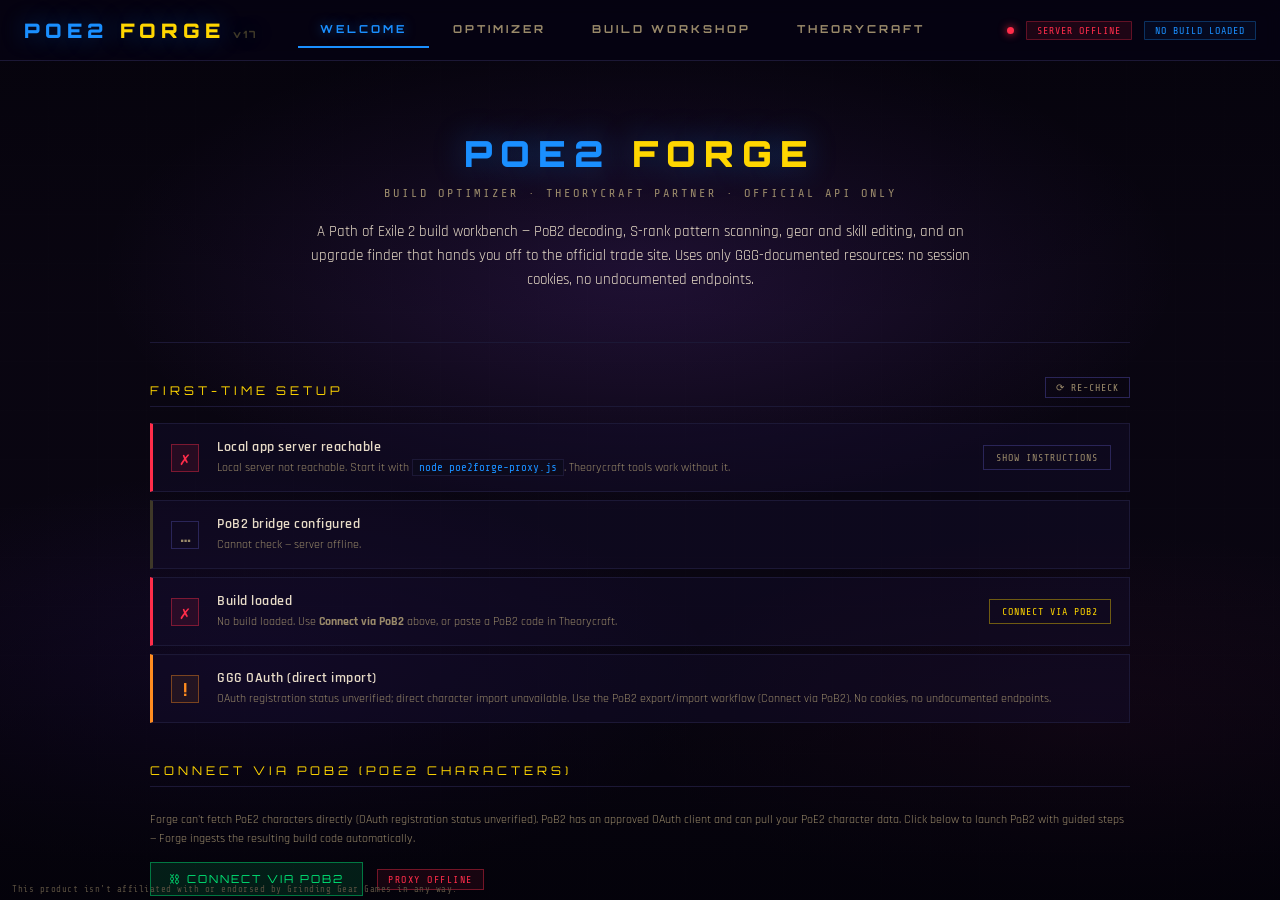
==== commit d89000ec: "Add Build Workshop with automatic local PoB2 comparisons Preserve original and candidate equipment b" ====
--- a/POE2Forge_v17.html
+++ b/POE2Forge_v17.html
@@ -4,6 +4,7 @@
 <meta charset="UTF-8">
 <meta name="viewport" content="width=device-width, initial-scale=1.0">
 <title>POE2 FORGE — Build Optimizer v17</title>
+<link rel="stylesheet" href="poe2forge-workshop.css">
 <link href="https://fonts.googleapis.com/css2?family=Rajdhani:wght@300;400;500;600;700&family=Orbitron:wght@400;700;900&family=Share+Tech+Mono&display=swap" rel="stylesheet">
 <!-- Phase 3: curated build codes loaded from sidecar so the main HTML stays
      editable. window.GALLERY_CODES = { slug: 'eNr...', ... } -->
@@ -108,6 +109,8 @@
     • null out lastDecodedCode so the Phase 6 exporter automatically falls
       through from "roundtrip mode" to "synthesize mode" — the original PoB
       bytes no longer describe this build, so we re-emit fresh XML.
+  Historical Phase 6 behavior below is superseded by the September export fix:
+  unchanged builds retain their original code; edited/minimal exports are unavailable.
   Phase 6 closes the import/export loop. The Phase 2 decoder turns PoB2
   codes → currentBuild; this phase reverses it: currentBuild → PoB2 code.
   Two paths:
@@ -920,6 +923,7 @@
 
 .subtab-bar {
   display: flex;
+  overflow-x: auto;
   background: var(--panel-bg-strong);
   border-bottom: 1px solid var(--border);
   padding: 0 24px;
@@ -957,6 +961,38 @@
   padding: 40px 60px;
 }
 .subtab-content.active { display: block; }
+
+/* Game Planner keeps guide recommendations separate from the PoB2 character. */
+.planner-root { max-width: 1120px; margin: 0 auto; color: var(--text); }
+.planner-heading { font: 24px 'Orbitron', sans-serif; color: var(--gold); margin: 0 0 12px; }
+.planner-blurb, .planner-help { color: var(--text-dim); line-height: 1.7; font-size: 13px; }
+.planner-help a { color: var(--blue); }
+.planner-import, .planner-card { background: var(--panel-bg-strong); border: 1px solid var(--border); padding: 22px; margin-top: 20px; border-radius: 6px; }
+.planner-actions { display:flex; gap:12px; flex-wrap:wrap; align-items:center; margin:16px 0; }
+.planner-actions input[type=file] { max-width:100%; font-size:13px; }
+.planner-status { min-height:24px; color:var(--green); font-size:13px; white-space:pre-wrap; }
+.planner-status.error { color:#ff9696; }
+.planner-fields { display:grid; grid-template-columns:2fr 1fr; gap:16px; }
+.planner-field { display:flex; flex-direction:column; gap:7px; font-size:12px; color:var(--text-dim); }
+.planner-field.wide { grid-column:1 / -1; }
+.planner-field input, .planner-field textarea, .planner-json { box-sizing:border-box; width:100%; border:1px solid var(--border); border-radius:4px; background:var(--surface); color:var(--text); padding:12px; font:14px sans-serif; }
+.planner-field textarea { min-height:90px; resize:vertical; }
+.planner-json { min-height:210px; font:12px monospace; margin-top:12px; resize:vertical; }
+.planner-counts { display:flex; flex-wrap:wrap; gap:12px; margin-top:20px; }
+.planner-counts span { padding:12px 18px; border:1px solid var(--border); background:var(--surface); border-radius:4px; color:var(--gold); font:12px 'Share Tech Mono', monospace; }
+.planner-report { border-left:3px solid var(--gold); padding:12px 18px; margin:16px 0; background:var(--surface); font-size:13px; line-height:1.6; }
+.planner-report ul { margin:8px 0; padding-left:20px; }
+.planner-report li { overflow-wrap:anywhere; }
+.planner-entries { display:grid; grid-template-columns:repeat(auto-fit,minmax(240px,1fr)); gap:12px; margin:12px 0; }
+.planner-entry { min-width:0; padding:14px; border:1px solid var(--border); border-radius:4px; background:var(--surface); overflow-wrap:anywhere; }
+.planner-entry strong { color:var(--gold); font-size:13px; }
+.planner-entry p { color:var(--text-dim); white-space:pre-wrap; line-height:1.6; font-size:12px; margin:8px 0 0; }
+.planner-entry small { display:block; color:var(--text-muted); font-size:11px; margin-top:7px; }
+.planner-root details { margin-top:18px; }
+.planner-root summary { cursor:pointer; color:var(--blue); font-size:13px; padding:8px 0; }
+.planner-root [hidden] { display:none !important; }
+.planner-root button:focus-visible, .planner-root input:focus-visible, .planner-root textarea:focus-visible, .planner-root summary:focus-visible { outline:2px solid var(--gold); outline-offset:3px; }
+@media(max-width:700px) { #subtab-game-planner { padding:24px 16px; } .planner-fields { grid-template-columns:1fr; } .planner-import,.planner-card { padding:16px; } }
 
 .placeholder-panel {
   max-width: 700px;
@@ -1348,7 +1384,15 @@
   border: 1px solid rgba(255,140,32,0.4);
   background: rgba(255,140,32,0.08);
   text-transform: uppercase;
-  cursor: help;
+  cursor: pointer;
+}
+.stats-stale-pill:hover {
+  background: rgba(255,140,32,0.18);
+  border-color: var(--orange);
+}
+.stats-stale-pill:focus-visible {
+  outline: 2px solid var(--orange);
+  outline-offset: 3px;
 }
 
 /* ── SLOT EDITOR MODAL (Phase 7A) — reuses export-overlay/modal skeleton ── */
@@ -2581,6 +2625,7 @@
   <div class="top-tabs">
     <button class="top-tab" data-tab="welcome" onclick="switchTab('welcome')">Welcome</button>
     <button class="top-tab" data-tab="optimizer" onclick="switchTab('optimizer')">Optimizer</button>
+    <button class="top-tab" data-tab="workshop" onclick="switchTab('workshop')">Build Workshop</button>
     <button class="top-tab" data-tab="theorycraft" onclick="switchTab('theorycraft')">Theorycraft</button>
   </div>
 
@@ -2793,6 +2838,66 @@
 </div>
 
 <!-- ═════════════════════════ THEORYCRAFT TAB ═════════════════════════ -->
+<div class="tab-content" id="tab-workshop">
+  <main class="workshop">
+    <div class="workshop-head">
+      <div><span class="workshop-eyebrow">Your build, considered</span><h1>Try a change. See its impact.</h1><p>Describe an equipment change. Forge calculates both versions with your local PoB2 engine and shows what changed.</p></div>
+      <div class="workshop-origin"><button id="workshop-start" class="primary">Use current build</button><p id="workshop-current"></p></div>
+    </div>
+    <div id="workshop-status" class="workshop-status" role="status" aria-live="polite"></div>
+    <section id="workshop-empty" class="workshop-empty"><span class="workshop-eyebrow">Original → candidate → comparison</span><h2 style="margin-top:16px">An original you can always return to.</h2><p>Import your character through Theorycraft → PoB2 Decoder. Then choose Use current build to save an original and begin experimenting with a separate candidate.</p><button onclick="switchTab('theorycraft');switchSubtab('pob-decoder')">Import a PoB2 build</button></section>
+    <div id="workshop-workspace" hidden>
+      <div class="workshop-toolbar"><div><strong id="workshop-character"></strong><p><span id="workshop-count"></span></p></div><div class="workshop-actions" style="margin:0"><button id="workshop-undo" class="quiet">Undo last change</button><button id="workshop-reset" class="quiet">Restore original</button></div></div>
+      <div class="workshop-grid">
+        <div>
+          <section class="workshop-card">
+            <div class="workshop-card-head"><h2>Your build's impact</h2><span class="workshop-eyebrow">Calculated by PoB2</span></div>
+            <p id="workshop-stats-note"></p>
+            <div id="workshop-impact" class="workshop-impact"></div>
+            <details class="workshop-manual"><summary>Damage and defence details</summary><table class="workshop-table"><thead><tr><th scope="col">Metric</th><th scope="col">Original</th><th scope="col">Candidate</th><th scope="col">Change</th></tr></thead><tbody id="workshop-stats"></tbody></table></details>
+            <div class="workshop-sources"><div><strong>Original</strong><br><span id="workshop-baseline-source"></span></div><div><strong>Candidate</strong><br><span id="workshop-candidate-source"></span></div></div>
+          </section>
+          <section class="workshop-card">
+            <div class="workshop-card-head"><h2>Equipment comparison</h2><div><label for="workshop-slot">Equipment slot</label><select id="workshop-slot"></select></div></div>
+            <div class="workshop-columns"><div><div class="workshop-column-label">Original · preserved</div><div id="workshop-before-item"></div></div><div><div class="workshop-column-label candidate">Candidate · yours to change</div><div id="workshop-after-item"></div></div></div>
+            <p class="workshop-hint" style="margin-top:18px">Changed lines are highlighted. Explore any equipment slot with the selector above.</p>
+          </section>
+        </div>
+        <div>
+          <section class="workshop-card">
+            <div class="workshop-card-head"><h2>Try a specific stat change</h2><span class="workshop-eyebrow">Original preserved</span></div>
+            <label for="workshop-request">Which item's stat and value would you like to change?</label>
+            <textarea id="workshop-request" maxlength="400" placeholder="Change crossbow +2 to +4 proj skills" spellcheck="false" aria-describedby="workshop-request-help"></textarea>
+            <div class="workshop-actions"><button id="workshop-try" class="primary">Try change</button><button id="workshop-preview" class="quiet">Preview only</button></div>
+            <p class="workshop-hint" id="workshop-request-help">Choose one existing modifier and its new value: projectile skill levels, life, resistances, attributes, speed, or damage. Forge calculates the impact; choosing an optimal item is not available yet. For a complete replacement item, use the Optimizer's gear editor.</p>
+            <div id="workshop-proposal" class="workshop-preview" hidden><span id="workshop-proposal-slot" class="workshop-eyebrow"></span><p class="before">Before: <span id="workshop-proposal-before"></span></p><p class="after">After: <span id="workshop-proposal-after"></span></p><button id="workshop-apply" class="primary">Apply &amp; calculate</button></div>
+          </section>
+          <section class="workshop-card">
+            <h2>Automatic calculation</h2>
+            <p id="workshop-engine-status" class="workshop-engine-status">Checking the local calculator…</p>
+            <label for="workshop-skill">Compare this skill</label><select id="workshop-skill"><option value="">Selected skill from PoB2</option></select>
+            <p class="workshop-hint">Each change recalculates damage and defences. Your original remains saved, and Undo also refreshes the comparison.</p>
+            <button id="workshop-calculate">Calculate impact</button>
+            <details id="workshop-manual" class="workshop-manual"><summary>Manual PoB2 tools</summary>
+            <div class="workshop-step">01 · Check the candidate in PoB2</div>
+            <p>Import the candidate into a separate PoB2 build. Keep its selected skill and configuration unchanged, let PoB2 calculate, then copy a fresh export code.</p>
+            <div class="workshop-actions"><button id="workshop-export">Get candidate PoB2 code</button><button id="workshop-export-original" class="quiet">Get original code</button></div>
+            <div id="workshop-export-panel" hidden><label for="workshop-export-code" id="workshop-export-label" style="margin-top:14px">Candidate PoB2 code</label><textarea id="workshop-export-code" class="code" readonly></textarea><button id="workshop-copy">Copy code</button></div>
+            <div class="workshop-step">02 · Attach the matching results</div>
+            <div class="workshop-result-controls"><label for="workshop-result-side">These results are for</label><select id="workshop-result-side"><option value="candidate">Candidate</option><option value="baseline">Original</option></select></div>
+            <label for="workshop-result-code">Recalculated PoB2 code</label><textarea id="workshop-result-code" class="code" placeholder="Paste the fresh code from PoB2" spellcheck="false"></textarea>
+            <button id="workshop-check-result">Check returned build</button>
+            <div id="workshop-return-preview" class="workshop-preview" hidden><p id="workshop-returned-label"></p><button id="workshop-adopt-result" class="primary">Attach PoB2 results</button></div>
+            <p class="workshop-hint">Optional fallback: export either version and attach matching results manually. The automatic calculator handles this in local Forge.</p>
+            </details>
+          </section>
+          <section class="workshop-card"><h2>Take the candidate forward</h2><p>Open the candidate in the Optimizer to edit complete items, save it to your gallery, or generate its in-game guide. Return here and capture those equipment edits to compare them.</p><div class="workshop-actions"><button id="workshop-open">Open candidate in Optimizer</button><button id="workshop-capture" class="quiet">Use Optimizer edits</button></div><p class="workshop-hint">Opening the candidate replaces the Optimizer's current build. Your original stays in the Workshop; Game Planner guides are saved separately.</p></section>
+        </div>
+      </div>
+    </div>
+  </main>
+</div>
+
 <div class="tab-content" id="tab-theorycraft">
   <div class="theorycraft-container">
 
@@ -2803,6 +2908,7 @@
       <button class="subtab" data-subtab="gallery" onclick="switchSubtab('gallery')">
         Build Gallery<span class="phase-tag">P3</span>
       </button>
+      <button class="subtab" data-subtab="game-planner" onclick="switchSubtab('game-planner')">Game Planner</button>
       <button class="subtab" data-subtab="scanner" onclick="switchSubtab('scanner')">
         S-Rank Scanner<span class="phase-tag">P4</span>
       </button>
@@ -2836,6 +2942,49 @@
           <span class="pob-status" id="pob-status"></span>
         </div>
         <div id="pob-summary-host"></div>
+      </div>
+    </div>
+
+    <div class="subtab-content" id="subtab-game-planner">
+      <div class="planner-root">
+        <h1 class="planner-heading">Your build, in the game</h1>
+        <p class="planner-blurb">Import a <strong>.build</strong> guide or turn your current PoB2 build into a guide for the in-game planner.
+          Review passives, skills, and equipment notes here. Your Optimizer character stays saved separately.</p>
+        <div class="planner-import">
+          <label class="planner-field" for="planner-file">Open a .build guide</label>
+          <div class="planner-actions">
+            <input id="planner-file" type="file" accept=".build,.json,application/json" onchange="importPlannerFile(this)">
+            <button type="button" class="pob-btn gold" id="planner-from-pob" onclick="createPlannerFromCurrent()">Use current PoB2 build</button>
+          </div>
+          <p class="planner-help" id="planner-current-label">Load a character through PoB2 Decoder to create a guide.</p>
+          <details><summary>Paste guide JSON</summary>
+            <label class="planner-field" for="planner-paste">Contents of a .build file</label>
+            <textarea class="planner-json" id="planner-paste" spellcheck="false" placeholder='{"name": "My guide", "skills": [], "passives": []}'></textarea>
+            <div class="planner-actions"><button type="button" class="pob-btn primary" onclick="importPlannerText()">Import guide</button></div>
+          </details>
+        </div>
+        <p class="planner-status" id="planner-status" role="status" aria-live="polite"></p>
+        <section class="planner-card" id="planner-workspace" hidden aria-label="Guide workspace">
+          <div class="planner-fields">
+            <label class="planner-field">Guide name<input id="planner-name" maxlength="200" oninput="editPlannerMetadata('name',this.value)"></label>
+            <label class="planner-field">Author (optional)<input id="planner-author" maxlength="200" oninput="editPlannerMetadata('author',this.value)"></label>
+            <label class="planner-field wide">Guide notes<textarea id="planner-description" maxlength="32768" oninput="editPlannerMetadata('description',this.value)"></textarea></label>
+          </div>
+          <div class="planner-counts" id="planner-counts"></div>
+          <div class="planner-report" id="planner-report"></div>
+          <label class="planner-help" id="planner-partial-wrap" hidden><input id="planner-partial" type="checkbox" onchange="updatePlannerDownload()"> Download a partial guide with the listed omissions recorded in its notes.</label>
+          <div class="planner-actions"><button type="button" class="pob-btn primary" id="planner-download" onclick="downloadPlannerGuide()" disabled>Download .build</button></div>
+          <p class="planner-help">Save the downloaded file in <strong>Documents → My Games → Path of Exile 2 → BuildPlanner</strong> (your Documents folder may be inside OneDrive).
+            The game watches that folder. This is a guide: it does not equip items, import rolled gear, or calculate DPS.
+            <a href="https://www.pathofexile.com/developer/docs/game" target="_blank" rel="noopener noreferrer">GGG’s planner instructions ↗</a></p>
+          <div id="planner-preview"></div>
+          <details><summary>Edit full guide JSON</summary>
+            <p class="planner-help">Progression ranges, weapon sets, support links, slot coordinates, and extra fields are preserved. Apply changes before downloading.</p>
+            <label class="planner-field" for="planner-json">Guide JSON</label>
+            <textarea class="planner-json" id="planner-json" spellcheck="false" oninput="plannerJsonChanged()"></textarea>
+            <div class="planner-actions"><button type="button" class="pob-btn ghost" onclick="applyPlannerJson()">Apply JSON changes</button></div>
+          </details>
+        </section>
       </div>
     </div>
 
@@ -3027,9 +3176,9 @@
       <!-- Filled by openExportModal() -->
     </div>
     <div class="export-actions">
-      <button class="export-btn primary" id="export-copy-btn" onclick="copyExportCode()">📋 Copy code</button>
-      <button class="export-btn ghost" onclick="downloadExportXml()">⬇ Download XML</button>
-      <button class="export-btn ghost tracker" title="In-game tracker code format pending GGG spec (Phase 6.2 — locked until they publish)" disabled>In-game tracker (TBD)</button>
+      <button class="export-btn primary" id="export-copy-btn" onclick="copyExportCode()" disabled>📋 Copy code</button>
+      <button class="export-btn ghost" id="export-download-btn" onclick="downloadExportXml()" disabled>⬇ Download XML</button>
+      <button class="export-btn ghost" onclick="closeExportModal();switchTab('theorycraft');switchSubtab('game-planner')">Game Planner (.build)</button>
       <div style="flex:1"></div>
       <button class="export-btn ghost" onclick="closeExportModal()">Done</button>
     </div>
@@ -3132,6 +3281,7 @@
 
 <div class="toast" id="toast"></div>
 
+<script src="poe2forge-planner.js"></script>
 <script>
 // ═════════════════════════════════════════════════════════════════════════
 // POE2 FORGE v16 — PoB2 BRIDGE (Phases 1–7C preserved)
@@ -3151,6 +3301,11 @@
 let currentBuild = null;
 
 function setCurrentBuild(build) {
+  // A pending export or displayed code must not outlive an edit/import.
+  exportRequestId++;
+  lastExportedCode = null;
+  lastExportedXml = null;
+  setExportActionsEnabled(false);
   currentBuild = build;
   if (build) {
     try { localStorage.setItem(STORAGE_KEYS.build, JSON.stringify(build)); } catch(e) {}
@@ -3169,6 +3324,8 @@
   renderItemDetailEmpty();
   // Keep the scanner's "current build" status fresh if it's been visited
   if (typeof updateScannerCurrentStatus === 'function') updateScannerCurrentStatus();
+  if (typeof refreshPlannerCurrentLabel === 'function') refreshPlannerCurrentLabel();
+  window.ForgeWorkshop?.refresh();
 }
 
 function loadStoredBuild() {
@@ -3379,6 +3536,7 @@
   localStorage.setItem(STORAGE_KEYS.visited, '1');
 
   if (tab === 'welcome') runSetupCheck();
+  if (tab === 'workshop') window.ForgeWorkshop?.refresh();
   if (tab === 'optimizer') {
     renderOptimizerLeftPanel();
     renderOptimizerCenterPanel();
@@ -3398,6 +3556,7 @@
   if (sub === 'alt-quality') {
     renderAltQuality();
   }
+  if (sub === 'game-planner') refreshPlannerCurrentLabel();
 }
 
 // ── SETUP CHECKLIST ─────────────────────────────────────────────────────
@@ -3503,7 +3662,9 @@
       <div class="kv-row"><span class="kv-label">Mana</span><span class="kv-val">${fmtStat(s.mana)}</span></div>
       <div class="kv-row"><span class="kv-label">Armour</span><span class="kv-val ${armourCls}">${fmtStat(s.armour)}</span></div>
       <div class="kv-row"><span class="kv-label">Evasion</span><span class="kv-val">${fmtStat(s.evasion)}</span></div>
-      <div style="font-size:10px;color:var(--text-muted);padding:6px 0 0;font-style:italic">Stats derived from gear mods · full calc lands in Phase 8</div>
+      <div style="font-size:10px;color:var(--text-muted);padding:6px 0 0;font-style:italic">${currentBuild.editedSinceImport || currentBuild.needsCalculation
+        ? 'Export to PoB2 to calculate this version. Any numbers shown belong to the original import.'
+        : 'Stats from the imported build. PoB2 calculates changes.'}</div>
     </div>
     <div class="section">
       <div class="section-title">Resistances</div>
@@ -3686,8 +3847,8 @@
   const charm2 = charms[1];
   const charm3 = charms[2];
 
-  const stalePill = currentBuild.editedSinceImport
-    ? `<span class="stats-stale-pill" title="Stats below were computed by PoB2 against the imported build. Phase 8 calc engine will recompute these.">STATS STALE</span>`
+  const stalePill = currentBuild.editedSinceImport || currentBuild.needsCalculation
+    ? `<button type="button" class="stats-stale-pill" onclick="openExportModal()" title="Open the export window, then import this version into PoB2 to calculate its stats.">EXPORT TO POB2</button>`
     : '';
   container.innerHTML = `
     <div class="center-content" id="paperdoll-view">
@@ -4113,8 +4274,7 @@
   try {
     const xmlText = await decodePobCode(raw);
     const parsed = parsePobXml(xmlText);
-    lastDecodedBuild = mapPobToBuild(parsed);
-    lastDecodedCode = raw;  // captured for "Save to gallery" in Phase 3
+    lastDecodedBuild = mapPobToBuild(parsed, raw);
     renderPobSummary(parsed, lastDecodedBuild);
     document.getElementById('pob-send-btn').disabled = false;
     setPobStatus(`Decoded · ${parsed.build.className || '?'} · L${parsed.build.level || '?'} · ${parsed.items.length} items`, 'ok');
@@ -4293,7 +4453,7 @@
   if (nameLines.length) {
     // Last name-block line is the typeLine (base type). For unique/rare items
     // there's usually a custom name above it.
-    if (nameLines.length === 1) {
+    if (nameLines.length === 1 || ['normal', 'magic'].includes(it.rarity)) {
       it.typeLine = nameLines[0]; it.name = nameLines[0];
     } else {
       it.name = nameLines[0];
@@ -4321,7 +4481,7 @@
   'Ring 2':         'ring_r',
 };
 
-function mapPobToBuild(parsed) {
+function mapPobToBuild(parsed, originalCode = null) {
   const gear = {
     weapon: null, offhand: null, helmet: null, body: null, gloves: null,
     boots: null, belt: null, amulet: null, ring_l: null, ring_r: null,
@@ -4361,10 +4521,10 @@
     mana:    Math.round(ps.Mana ?? 0) || null,
     armour:  Math.round(ps.Armour ?? 0) || null,
     evasion: Math.round(ps.Evasion ?? 0) || null,
-    fireRes:  Math.round(ps.FireResist ?? 0),
-    coldRes:  Math.round(ps.ColdResist ?? 0),
-    lightRes: Math.round(ps.LightningResist ?? 0),
-    chaosRes: Math.round(ps.ChaosResist ?? 0),
+    fireRes:  ps.FireResist == null ? null : Math.round(ps.FireResist),
+    coldRes:  ps.ColdResist == null ? null : Math.round(ps.ColdResist),
+    lightRes: ps.LightningResist == null ? null : Math.round(ps.LightningResist),
+    chaosRes: ps.ChaosResist == null ? null : Math.round(ps.ChaosResist),
     str: Math.round(ps.Str ?? 0) || null,
     dex: Math.round(ps.Dex ?? 0) || null,
     int: Math.round(ps.Int ?? 0) || null,
@@ -4393,6 +4553,8 @@
 
   return {
     source: 'pob2',
+    // Keep the complete source with this build, including data Forge does not map.
+    originalPobCode: typeof originalCode === 'string' ? originalCode.trim() : null,
     importedAt: new Date().toISOString(),
     character: {
       name: 'PoB Build',
@@ -4402,6 +4564,7 @@
       league: '',
     },
     stats,
+    needsCalculation: Object.keys(ps).length === 0,
     gear,
     skills,
     tree: {
@@ -4480,166 +4643,188 @@
   `;
 }
 
-// Keep the raw PoB code alongside the parsed result so the gallery can
-// "Save current build" and Phase 6 export can do lossless round-trip.
-let lastDecodedCode = null;
-
-// ═════════════════════════════════════════════════════════════════════════
-// PoB2 EXPORT (Phase 6) — inverse of the Phase 2 decoder
-// ═════════════════════════════════════════════════════════════════════════
-// pipeline: XML → utf-8 bytes → CompressionStream('deflate') → base64-urlsafe
-//
-// Two paths:
-//   1. currentBuild.source === 'pob2' AND lastDecodedCode is set → return
-//      the original code unchanged. Guarantees byte-for-byte round-trip.
-//   2. Otherwise synthesize a minimal PoB2 XML from currentBuild fields.
-//      Good enough for PoB2 to re-import; loses metadata PoB cares about
-//      (TreeView zoom, Calcs config, notes) but preserves the build itself.
-//
-// PoB2's web import accepts both deflate (RFC 1950 zlib framed) and raw
-// deflate. We emit RFC 1950 to match what PoB itself emits.
-
+// Keep unchanged exports byte-for-byte. For gear edits, patch the complete
+// imported document; never reconstruct a build from Forge's display model.
 async function encodePobCode(build) {
   if (!build) throw new Error('No build to export');
-  // Fast path: PoB-decoded build with original code captured
-  if (build.source === 'pob2' && lastDecodedCode) {
-    return { code: lastDecodedCode, mode: 'roundtrip', xml: null };
-  }
-  const xml = synthesizePobXml(build);
-  const bytes = new TextEncoder().encode(xml);
-  const stream = new Blob([bytes]).stream().pipeThrough(new CompressionStream('deflate'));
-  const compressed = new Uint8Array(await new Response(stream).arrayBuffer());
-  // Base64 then URL-safe substitute + strip padding
-  let bin = '';
-  for (let i = 0; i < compressed.length; i++) bin += String.fromCharCode(compressed[i]);
-  const code = btoa(bin).replace(/\+/g, '-').replace(/\//g, '_').replace(/=+$/, '');
-  return { code, mode: 'synthesized', xml };
-}
-
-// XML escape — minimal, safe for attribute and text contexts in our usage.
-function xmlEsc(s) {
-  return String(s ?? '').replace(/[&<>"']/g, c =>
-    ({ '&':'&amp;','<':'&lt;','>':'&gt;','"':'&quot;',"'":'&apos;' }[c])
-  );
-}
-
-// Inverse of the POB_SLOT_TO_KEY map in Phase 2.
-const KEY_TO_POB_SLOT = {
-  weapon:  'Weapon 1',
-  offhand: 'Weapon 2',
-  helmet:  'Helmet',
-  body:    'Body Armour',
-  gloves:  'Gloves',
-  boots:   'Boots',
-  amulet:  'Amulet',
-  belt:    'Belt',
-  ring_l:  'Ring 1',
-  ring_r:  'Ring 2',
-};
-
-// Map currentBuild.character.class to PoB's classId enum. PoB's classId list
-// for PoE2 (per their Lua source): Warrior=0, Ranger=1, Witch=2, Sorceress=3,
-// Monk=4, Mercenary=5, Druid=6, Templar=7 (approximate — refined post-0.5).
-const POB_CLASS_ID = {
-  Warrior: 0, Ranger: 1, Witch: 2, Sorceress: 3,
-  Monk: 4, Mercenary: 5, Druid: 6, Templar: 7,
-};
-
-function synthesizePobXml(build) {
-  const c = build.character || {};
-  const s = build.stats || {};
-  const gear = build.gear || {};
-  const skills = build.skills || [];
-
-  // PlayerStat tags — keys match what PoB's calc engine outputs and what our
-  // Phase 2 mapper reads back in.
-  const statRows = [];
-  const pushStat = (name, val) => {
-    if (val == null || val === '' || (typeof val === 'number' && !isFinite(val))) return;
-    statRows.push(`    <PlayerStat stat="${xmlEsc(name)}" value="${xmlEsc(val)}"/>`);
+  const code = build.source === 'pob2' && build.originalPobCode?.trim();
+  if (!code) {
+    throw new Error('This saved build is missing its original PoB2 code. Import the original code once through Theorycraft → PoB2 Decoder, then send it to Optimizer. Future reloads will keep the complete export.');
+  }
+  if (!build.editedSinceImport) return { code, mode: 'roundtrip', xml: null };
+  const originalXml = await decodePobCode(code);
+  const result = patchPobGear(originalXml, build);
+  if (!result.changedSlots.length) return { code, mode: 'roundtrip', xml: null };
+  const stream = new Blob([result.xml]).stream().pipeThrough(new CompressionStream('deflate'));
+  const bytes = new Uint8Array(await new Response(stream).arrayBuffer());
+  let binary = '';
+  for (const byte of bytes) binary += String.fromCharCode(byte);
+  return { ...result, code: btoa(binary).replace(/\+/g, '-').replace(/\//g, '_').replace(/=+$/, ''), mode: 'gear-edited' };
+}
+
+function pobGearFields(item) {
+  if (!item) return null;
+  return {
+    rarity: item.rarity || 'normal', name: item.name || '', typeLine: item.typeLine || '',
+    ilvl: item.ilvl ?? null, implicits: item.implicits || [], mods: item.mods || [], sockets: item.sockets || [],
   };
-  pushStat('Life', s.life);
-  pushStat('EnergyShield', s.es);
-  pushStat('Mana', s.mana);
-  pushStat('Armour', s.armour);
-  pushStat('Evasion', s.evasion);
-  pushStat('FireResist', s.fireRes);
-  pushStat('ColdResist', s.coldRes);
-  pushStat('LightningResist', s.lightRes);
-  pushStat('ChaosResist', s.chaosRes);
-  pushStat('Str', s.str);
-  pushStat('Dex', s.dex);
-  pushStat('Int', s.int);
-  pushStat('CombinedDPS', s.dps);
-  pushStat('TotalEHP', s.ehp);
-
-  // Items: assign IDs in slot order, emit Slot bindings + Item bodies.
-  const items = [];
-  const slots = [];
-  let nextId = 1;
-  for (const [key, item] of Object.entries(gear)) {
-    if (!item) continue;
-    const pobSlot = KEY_TO_POB_SLOT[key];
-    if (!pobSlot) continue;
-    const id = nextId++;
-    slots.push(`      <Slot itemPbURL="" name="${xmlEsc(pobSlot)}" itemId="${id}"/>`);
-    items.push(serializeItem(id, item));
-  }
-
-  // Skills: one SkillSet, each Skill is a socket group with its gems.
-  // Phase 7B: emit per-group enabled state (was hardcoded "true" in v12/v13).
-  const skillRows = skills.map((sg, idx) => {
-    const groupEnabled = sg.enabled !== false ? 'true' : 'false';
-    const gems = [];
-    if (sg.mainSkill) {
-      gems.push(`        <Gem nameSpec="${xmlEsc(sg.mainSkill)}" enabled="${groupEnabled}" level="${sg.gemLevel || 20}" quality="${sg.quality || 0}" skillId=""/>`);
+}
+
+function splitEditablePobItemText(text) {
+  const lines = String(text).split(/\r?\n/).map(line => line.trim()).filter(Boolean);
+  const rarity = lines[0]?.match(/^Rarity:\s*(NORMAL|MAGIC|RARE|UNIQUE|RELIC)$/i)?.[1].toLowerCase();
+  const nameCount = ['rare', 'unique', 'relic'].includes(rarity) ? 2 : 1;
+  const implicitIndex = lines.findIndex(line => /^Implicits:\s*\d+$/i.test(line));
+  if (!rarity || implicitIndex < 1 + nameCount || lines.slice(1, 1 + nameCount).some(line => line.includes(':'))) {
+    throw new Error('Paste complete item text copied from the PoB2 item editor, including Rarity and Implicits. A build code or trade link is not item text.');
+  }
+  const implicitCount = Number(lines[implicitIndex].split(':')[1]);
+  if (implicitCount > lines.length - implicitIndex - 1) throw new Error('The item text is missing implicit modifiers. Copy the complete item from PoB2.');
+  return { lines, rarity, nameCount, implicitIndex, implicitCount };
+}
+
+function patchPobItemText(raw, item) {
+  const part = splitEditablePobItemText(raw);
+  const before = parsePobItemText(raw);
+  if (part.nameCount === 1 && item.name !== before.name) {
+    throw new Error('Normal and magic items use their base name. Paste complete replacement item text to change it.');
+  }
+  if (item.typeLine !== before.typeLine || item.rarity !== before.rarity) {
+    throw new Error('To replace the base type or rarity, use Paste PoB2 item text. This keeps the replacement item’s quality, sockets, and other properties together.');
+  }
+  if (JSON.stringify(item.sockets || []) !== JSON.stringify(before.sockets ? before.sockets.split(/[\s-]+/) : [])) {
+    throw new Error('To change sockets, paste the complete replacement item from PoB2.');
+  }
+  const implicits = item.implicits || [];
+  const mods = item.mods || [];
+  if (implicits.some((mod, i) => mods[i] !== mod)) throw new Error('Item modifiers are inconsistent. Reopen and save this item before exporting.');
+  const explicits = mods.slice(implicits.length);
+  for (const line of [item.name || '', item.typeLine, ...implicits, ...explicits]) {
+    if (typeof line !== 'string' || /[\r\n\x00-\x1f]/.test(line)) throw new Error('Each name or modifier must occupy one line.');
+  }
+  if ([...implicits, ...explicits].some(line => /^(Rarity|Item Level|Implicits|Quality|Sockets|LevelReq|Variant):/i.test(line))) {
+    throw new Error('Item properties must not be entered as modifiers. Paste complete replacement item text to change those properties.');
+  }
+  if (item.ilvl != null && (!Number.isInteger(item.ilvl) || item.ilvl < 1 || item.ilvl > 100)) throw new Error('Item level must be between 1 and 100.');
+  // Keep original headers (quality, rune settings, variants, etc.) and raw
+  // unmodified mod lines, including markup which the display parser cleans.
+  const header = part.lines.slice(1 + part.nameCount, part.implicitIndex);
+  if (item.ilvl !== before.ilvl) {
+    const index = header.findIndex(line => /^Item Level:/i.test(line));
+    if (index >= 0) header.splice(index, 1);
+    if (item.ilvl != null) header.push('Item Level: ' + item.ilvl);
+  }
+  const preserveLines = (wanted, original) => {
+    const available = original.slice();
+    return wanted.map(line => {
+      const index = available.findIndex(rawLine => cleanModText(rawLine) === line);
+      return index < 0 ? line : available.splice(index, 1)[0];
+    });
+  };
+  const originalMods = part.lines.slice(part.implicitIndex + 1);
+  const names = part.nameCount === 2 ? [item.name || item.typeLine, item.typeLine] : [item.typeLine];
+  return [part.lines[0], ...names, ...header, 'Implicits: ' + implicits.length,
+    ...preserveLines(implicits, originalMods.slice(0, part.implicitCount)),
+    ...preserveLines(explicits, originalMods.slice(part.implicitCount))].join('\n');
+}
+
+function patchPobGear(originalXml, build) {
+  const baseline = mapPobToBuild(parsePobXml(originalXml));
+  const same = (a, b) => JSON.stringify(a) === JSON.stringify(b);
+  for (const key of ['skills', 'tree', 'flasks', 'charms']) {
+    if (!same(Object.hasOwn(build, key) ? build[key] : baseline[key], baseline[key])) {
+      throw new Error('This export supports equipment edits only. Your ' + key + ' also changed. Keep those edits in Forge, or import the original build again to try a gear-only change.');
     }
-    for (const sup of (sg.supports || [])) {
-      gems.push(`        <Gem nameSpec="${xmlEsc(sup)}" enabled="${groupEnabled}" level="${sg.gemLevel || 20}" quality="0" skillId=""/>`);
+  }
+  for (const key of ['class', 'ascendancy', 'level']) {
+    if (build.character?.[key] !== baseline.character[key]) throw new Error('Character changes cannot be exported yet. Use an imported PoB2 character for equipment edits.');
+  }
+  const slotNames = Object.entries(POB_SLOT_TO_KEY).filter(([, key]) => key);
+  if (Object.keys(build.gear || {}).some(key => !slotNames.some(([, known]) => key === known))) throw new Error('This build contains an unsupported equipment slot.');
+  const changedSlots = slotNames.filter(([, key]) => !same(pobGearFields(build.gear?.[key]), pobGearFields(baseline.gear[key])) ||
+    (build.gear?.[key]?.pobItemText && build.gear[key].pobItemText !== baseline.gear[key]?.pobItemText));
+  if (!changedSlots.length) return { xml: originalXml, changedSlots: [] };
+  const doc = new DOMParser().parseFromString(originalXml, 'text/xml');
+  if (doc.documentElement.tagName !== 'PathOfBuilding2') throw new Error('Equipment export requires a Path of Building 2 build.');
+  const items = doc.documentElement.querySelector(':scope > Items');
+  if (!items) throw new Error('The original build has no equipment section. Import a complete PoB2 build.');
+  const sets = [...items.querySelectorAll(':scope > ItemSet')];
+  const activeId = items.getAttribute('activeItemSet') || '1';
+  const active = sets.length ? sets.find(set => set.getAttribute('id') === activeId) : items;
+  if (!active) throw new Error('The active PoB2 equipment set could not be identified. Select a set in PoB2 and export it again.');
+  const originalItems = [...items.querySelectorAll(':scope > Item')];
+  const ids = originalItems.map(item => item.getAttribute('id'));
+  if (ids.some(id => !/^\d+$/.test(id) || !Number.isSafeInteger(Number(id)) || Number(id) > Number.MAX_SAFE_INTEGER - 20) ||
+      new Set(ids.map(Number)).size !== ids.length) throw new Error('The original equipment contains invalid or duplicate item IDs.');
+  let nextId = Math.max(0, ...ids.map(Number)) + 1;
+  for (const [slotName, key] of changedSlots) {
+    const matches = [...active.querySelectorAll(':scope > Slot')].filter(slot => slot.getAttribute('name') === slotName);
+    if (matches.length > 1) throw new Error('The original build has duplicate bindings for ' + slotName + '.');
+    let slot = matches[0];
+    const oldId = slot?.getAttribute('itemId');
+    const originalItem = originalItems.find(item => item.getAttribute('id') === oldId);
+    const replacement = build.gear?.[key];
+    if (!slot) {
+      slot = doc.createElement('Slot');
+      slot.setAttribute('name', slotName);
+      active.appendChild(slot);
     }
-    const mainActive = sg.mainActive ? '1' : '0';
-    return `      <Skill mainActiveSkill="${mainActive}" enabled="${groupEnabled}" slot="${xmlEsc(sg.slot || '')}" label="">
-${gems.join('\n')}
-      </Skill>`;
-  });
-
-  const classId = POB_CLASS_ID[c.class] ?? 0;
-  const treeUrl = build.tree?.url || '';
-
-  return `<?xml version="1.0" encoding="UTF-8"?>
-<PathOfBuilding2>
-  <Build level="${c.level || 1}" className="${xmlEsc(c.class || 'Warrior')}" ascendClassName="${xmlEsc(c.ascendancy || '')}" characterLevelAutoMode="false" targetVersion="0_1" mainSocketGroup="1" viewMode="TREE">
-${statRows.join('\n')}
-  </Build>
-  <Tree activeSpec="1">
-    <Spec title="Default" treeVersion="0_1_poe2" classId="${classId}" ascendClassId="0">
-      <URL>${xmlEsc(treeUrl)}</URL>
-      <Sockets/>
-      <Overrides/>
-    </Spec>
-  </Tree>
-  <Notes>Exported from POE2 Forge v17 on ${new Date().toISOString()}</Notes>
-  <NotesHTML/>
-  <TreeView searchStr="" zoomLevel="3" showHeatMap="false"/>
-  <Items activeItemSet="1" useSecondWeaponSet="false">
-    <ItemSet id="1" useSecondWeaponSet="false">
-${slots.join('\n')}
-    </ItemSet>
-${items.join('\n')}
-  </Items>
-  <Skills sortGemsByDPS="true" matchGemLevelToCharacterLevel="false" activeSkillSet="1" defaultGemQuality="0" showSupportGemTypes="ALL" defaultGemLevel="20" showAltQualityGems="true">
-    <SkillSet id="1">
-${skillRows.join('\n')}
-    </SkillSet>
-  </Skills>
-</PathOfBuilding2>`;
+    if (!replacement) { slot.setAttribute('itemId', '0'); continue; }
+    const raw = replacement.pobItemText || originalItem?.textContent;
+    if (!raw) throw new Error('Paste complete PoB2 item text to fill the empty ' + slotName + ' slot.');
+    const newText = patchPobItemText(raw, replacement);
+    if (!replacement.pobItemText && originalItem.children.length) {
+      // PoB2 stores legacy rolled-modifier selections in ModRange children.
+      // Numeric edits keep modifier positions and categories unchanged, so
+      // these selections still address the same mods. Structural changes need
+      // a complete replacement until a reliable index remapper is available.
+      const children = [...originalItem.children];
+      if (children.some(child => child.tagName !== 'ModRange' || child.children.length || child.textContent.trim())) {
+        throw new Error('This item has unsupported embedded data (' + children.map(child => child.tagName).join(', ') + '). Paste complete replacement item text to replace it explicitly.');
+      }
+      const before = parsePobItemText(raw);
+      const oldMods = [...before.implicits, ...before.mods];
+      const shape = line => cleanModText(line).replace(/\{[^}]*\}|[+-]?\d+(?:\.\d+)?/g, token => token.startsWith('{') ? token : '#');
+      if (before.implicits.length !== replacement.implicits.length || oldMods.length !== replacement.mods.length ||
+          oldMods.some((line, index) => shape(line) !== shape(replacement.mods[index]))) {
+        throw new Error('This item has saved modifier-roll data. Numeric changes can be exported; to add, remove, or replace modifiers, paste the complete replacement item from PoB2.');
+      }
+    }
+    // Allocate a new ID so other item sets, weapon swaps, and jewel bindings
+    // that reference the original item remain untouched.
+    const element = replacement.pobItemText ? doc.createElement('Item') : originalItem.cloneNode(true);
+    element.setAttribute('id', String(nextId++));
+    // Replace only the raw item text, retaining ModRange child elements.
+    [...element.childNodes].filter(node => node.nodeType === 3 || node.nodeType === 4).forEach(node => node.remove());
+    element.insertBefore(doc.createTextNode('\n' + newText + '\n'), element.firstChild);
+    items.insertBefore(element, sets[0] || null);
+    slot.setAttribute('itemId', element.getAttribute('id'));
+    slot.removeAttribute('itemPbURL');
+  }
+  // Imported calculated values describe the baseline, not these edits.
+  doc.querySelectorAll('Build > PlayerStat, Build > MinionStat').forEach(stat => stat.remove());
+  const xml = new XMLSerializer().serializeToString(doc);
+  parsePobXml(xml);
+  return { xml, changedSlots: changedSlots.map(([name]) => name) };
 }
 
 // ── EXPORT MODAL HANDLERS (Phase 6) ─────────────────────────────────────
 let lastExportedCode = null;
 let lastExportedXml = null;
+let exportRequestId = 0;
+
+function setExportActionsEnabled(enabled) {
+  document.getElementById('export-copy-btn').disabled = !enabled;
+  document.getElementById('export-download-btn').disabled = !enabled;
+}
 
 async function openExportModal() {
+  const requestId = ++exportRequestId;
+  lastExportedCode = null;
+  lastExportedXml = null;
+  setExportActionsEnabled(false);
+  const selectedBuild = currentBuild;
+  const exportingBuild = currentBuild && JSON.parse(JSON.stringify(currentBuild));
   if (!currentBuild) {
     toast('Load a build first', 'err');
     return;
@@ -4650,14 +4835,14 @@
   overlay.classList.add('show');
 
   try {
-    const { code, mode, xml } = await encodePobCode(currentBuild);
-    lastExportedCode = code;
-    lastExportedXml = xml;
-    // Self-validate: decode our own output to confirm it parses
+    const { code, mode, changedSlots = [] } = await encodePobCode(exportingBuild);
+    // Check encoding/XML format; this is not a live PoB2 compatibility test.
     let validation = { ok: false, msg: 'unvalidated' };
+    let validatedXml = null;
     try {
       const xmlBack = await decodePobCode(code);
       const parsed = parsePobXml(xmlBack);
+      validatedXml = xmlBack;
       validation = {
         ok: true,
         msg: `Decoded back · ${parsed.build.className || '?'} · L${parsed.build.level || '?'} · ${parsed.items.length} items`,
@@ -4665,14 +4850,21 @@
     } catch (e) {
       validation = { ok: false, msg: 'Decode-back failed: ' + (e.message || e) };
     }
-    const c = currentBuild.character || {};
-    const modePill = mode === 'roundtrip'
-      ? '<span class="export-mode-pill roundtrip">Roundtrip · original PoB code</span>'
-      : '<span class="export-mode-pill synthesized">Synthesized · minimal PoB2 XML</span>';
+    if (requestId !== exportRequestId || selectedBuild !== currentBuild) return;
+    if (!validation.ok) throw new Error(validation.msg);
+    const c = exportingBuild.character || {};
+    const modePill = mode === 'gear-edited'
+      ? '<span class="export-mode-pill roundtrip">Equipment edits included</span>'
+      : '<span class="export-mode-pill roundtrip">Unchanged · original PoB2 code</span>';
+    lastExportedCode = code;
+    lastExportedXml = validatedXml;
+    setExportActionsEnabled(true);
     body.innerHTML = `
       <div class="export-blurb">
         ${modePill}
-        <span style="margin-left:8px">Paste this code into <strong>Path of Building 2</strong> via Import → From Code, or share it anywhere PoB codes work (pobb.in, Discord, Reddit).</span>
+        <span style="margin-left:8px">Paste into <strong>Path of Building 2</strong> using Import/Export Build. ${mode === 'gear-edited'
+          ? 'Updated: ' + escHtml(changedSlots.join(', ')) + '. Import as a new build to compare with your original. PoB2 will recalculate the stats; no purchase or in-game change is needed.'
+          : 'The code is unchanged from your original PoB2 import.'}</span>
       </div>
       <textarea class="export-textarea" id="export-code" readonly>${escHtml(code)}</textarea>
       <div class="export-meta">
@@ -4685,7 +4877,7 @@
           <div class="export-meta-val">${code.length.toLocaleString()} characters (${Math.ceil(code.length * 0.75 / 1024 * 10)/10} KB compressed)</div>
         </div>
         <div class="export-meta-block">
-          <div class="export-meta-title">Self-validate</div>
+          <div class="export-meta-title">Format check</div>
           <div class="export-meta-val ${validation.ok ? 'ok' : 'warn'}">${validation.ok ? '✓ ' : '! '}${escHtml(validation.msg)}</div>
         </div>
         <div class="export-meta-block">
@@ -4695,11 +4887,16 @@
       </div>
     `;
   } catch (e) {
+    if (requestId !== exportRequestId) return;
+    lastExportedCode = null;
+    lastExportedXml = null;
+    setExportActionsEnabled(false);
     body.innerHTML = `<div class="pob-error-detail">${escHtml(e.message || String(e))}</div>`;
   }
 }
 
 function closeExportModal() {
+  exportRequestId++;
   document.getElementById('export-overlay').classList.remove('show');
 }
 
@@ -4718,9 +4915,7 @@
 
 function downloadExportXml() {
   if (!lastExportedXml) {
-    // Roundtrip mode: re-decode the original code to get its XML
-    if (!lastExportedCode) { toast('Nothing to download', 'err'); return; }
-    decodePobCode(lastExportedCode).then(xml => triggerDownload(xml, 'build.xml'));
+    toast('Open Export Build to prepare a download.', 'err');
     return;
   }
   triggerDownload(lastExportedXml, 'build.xml');
@@ -4745,46 +4940,18 @@
   }
 });
 
-function serializeItem(id, item) {
-  const rarity = (item.rarity || 'rare').toUpperCase();
-  const name = item.name || item.typeLine || 'Unknown Item';
-  const typeLine = item.typeLine || item.name || 'Unknown Type';
-  const ilvl = item.ilvl ?? 1;
-  const sockets = Array.isArray(item.sockets) && item.sockets.length
-    ? item.sockets.filter(s => s).join('-')
-    : '';
-  const implicits = item.implicits || [];
-  const mods = (item.mods || []).filter(m => !implicits.includes(m));
-  // PoB item body is plain text, not XML — we keep it inside the <Item>
-  // tag with newlines preserved. Mod lines escape any '&' / '<' just in case.
-  const body = [
-    `Rarity: ${rarity}`,
-    name,
-    typeLine,
-    `Item Level: ${ilvl}`,
-    `Quality: 0`,
-    `Sockets: ${sockets}`,
-    `LevelReq: 1`,
-    `Implicits: ${implicits.length}`,
-    ...implicits,
-    ...mods,
-  ].join('\n');
-  return `    <Item id="${id}">
-${xmlEsc(body)}
-    </Item>`;
-}
+
 
 // ═════════════════════════════════════════════════════════════════════════
 // SLOT EDITOR (Phase 7A) — Gear mod editor
 // ═════════════════════════════════════════════════════════════════════════
 // Edit any of the 10 main-gear slots in place. On save we mutate
-// currentBuild.gear[slot], set editedSinceImport (stats stale until the
-// Phase 8 calc engine recomputes), and null out lastDecodedCode so Phase 6
-// export falls through from roundtrip to synthesize mode — the original
-// PoB bytes no longer describe this build.
+// currentBuild.gear[slot] and set editedSinceImport (stats stale until the
+// calc engine recomputes). Export patches equipment in the original document.
 
 let editMode = false;
 let editingSlot = null;
+let editingItemText = null;
 
 const SLOT_DISPLAY_NAMES = {
   weapon: 'Weapon 1', offhand: 'Weapon 2 / Offhand',
@@ -4800,22 +4967,32 @@
   renderOptimizerCenterPanel();
 }
 
-function openSlotEditor(slot) {
+function openSlotEditor(slot, replacement = null) {
   if (!currentBuild) return;
   if (!currentBuild.gear) currentBuild.gear = {};
   editingSlot = slot;
-  const item = currentBuild.gear[slot] || {
+  const item = replacement || currentBuild.gear[slot] || {
     rarity: 'rare', name: '', typeLine: '', ilvl: 1,
     implicits: [], mods: [], sockets: [],
   };
+  editingItemText = item.pobItemText || null;
   // mods on the schema is implicits-concatenated-with-explicits — see Phase 2
   // mapPobToBuild. Tease them apart for the two editor sections.
   const implicits = item.implicits || [];
-  const explicits = (item.mods || []).filter(m => !implicits.includes(m));
+  const explicits = (item.mods || []).slice(implicits.length);
 
   document.getElementById('slot-editor-title').textContent = `Edit · ${SLOT_DISPLAY_NAMES[slot] || slot}`;
   const body = document.getElementById('slot-editor-body');
   body.innerHTML = `
+    <div class="editor-field" style="margin-bottom:16px">
+      <label class="editor-field-label" for="edit-pob-item">Paste PoB2 item text</label>
+      <textarea class="editor-input wide" id="edit-pob-item" rows="4" style="resize:vertical" placeholder="Rarity: RARE&#10;Candidate item name&#10;Base type&#10;…&#10;Implicits: 0"></textarea>
+      <div style="display:flex;gap:12px;align-items:center;margin-top:8px">
+        <button class="export-btn ghost" style="flex-shrink:0" onclick="loadPobItemIntoEditor()">LOAD ITEM TEXT</button>
+        <span style="font-size:11px;color:var(--text-dim)">Copy the complete item text from PoB2’s item editor. You can try an item without buying it.</span>
+      </div>
+      <span id="edit-pob-status" role="status" style="font-size:11px;color:var(--text-dim)">${editingItemText ? 'Replacement loaded. Quality, sockets, and other item properties are retained.' : 'Or adjust the current item’s modifiers below.'}</span>
+    </div>
     <div class="editor-header-grid">
       <div class="editor-field">
         <span class="editor-field-label">Rarity</span>
@@ -4824,6 +5001,7 @@
           <option value="magic"  ${item.rarity==='magic'?'selected':''}>Magic</option>
           <option value="rare"   ${item.rarity==='rare'?'selected':''}>Rare</option>
           <option value="unique" ${item.rarity==='unique'?'selected':''}>Unique</option>
+          <option value="relic"  ${item.rarity==='relic'?'selected':''}>Relic</option>
         </select>
       </div>
       <div class="editor-field">
@@ -4838,6 +5016,7 @@
     <div class="editor-field">
       <span class="editor-field-label">Base Type</span>
       <input class="editor-input wide" id="edit-typeLine" value="${escAttr(item.typeLine || '')}" placeholder="e.g. Stellar Amulet">
+      <span style="font-size:11px;color:var(--text-dim)">To change base type or rarity, load the replacement’s complete PoB2 item text above.</span>
     </div>
 
     <div class="editor-section-head">
@@ -4863,6 +5042,22 @@
   });
 }
 
+function loadPobItemIntoEditor() {
+  try {
+    const raw = document.getElementById('edit-pob-item').value.trim();
+    splitEditablePobItemText(raw);
+    const item = parsePobItemText(raw);
+    if (!item.typeLine) throw new Error('The item has no base type. Copy the complete item from PoB2.');
+    openSlotEditor(editingSlot, {
+      ...item, mods: [...item.implicits, ...item.mods],
+      sockets: item.sockets ? item.sockets.split(/[\s-]+/) : [], pobItemText: raw,
+    });
+  } catch (e) {
+    document.getElementById('edit-pob-status').textContent = e.message;
+    toast(e.message, 'err');
+  }
+}
+
 function modRowHtml(text) {
   return `<div class="editor-mod-row">
     <input class="editor-input" value="${escAttr(text)}">
@@ -4900,16 +5095,19 @@
   }
   if (!currentBuild.gear) currentBuild.gear = {};
   const prev = currentBuild.gear[editingSlot];
+  const pasted = editingItemText ? parsePobItemText(editingItemText) : null;
   currentBuild.gear[editingSlot] = {
     rarity, name, typeLine, ilvl,
     implicits,
     mods: [...implicits, ...explicits],   // see Phase 2 mapPobToBuild
-    sockets: prev?.sockets || [],
+    sockets: pasted ? (pasted.sockets ? pasted.sockets.split(/[\s-]+/) : []) : prev?.sockets || [],
+    ...(editingItemText ? { pobItemText: editingItemText } : {}),
   };
+  const slotLabel = SLOT_DISPLAY_NAMES[editingSlot];
   markBuildEdited();
   setCurrentBuild(currentBuild);   // persists + re-renders paperdoll
   closeSlotEditor();
-  toast(`${SLOT_DISPLAY_NAMES[editingSlot]} saved`, 'ok');
+  toast(`${slotLabel} saved · export to PoB2 to recalculate`, 'ok');
 }
 
 function clearSlotEdit() {
@@ -4917,22 +5115,27 @@
   if (!currentBuild.gear?.[editingSlot]) { closeSlotEditor(); return; }
   if (!confirm(`Clear ${SLOT_DISPLAY_NAMES[editingSlot]}?`)) return;
   currentBuild.gear[editingSlot] = null;
+  const slotLabel = SLOT_DISPLAY_NAMES[editingSlot];
   markBuildEdited();
   setCurrentBuild(currentBuild);
   closeSlotEditor();
-  toast(`${SLOT_DISPLAY_NAMES[editingSlot]} cleared`, 'ok');
+  toast(`${slotLabel} cleared`, 'ok');
 }
 
 function closeSlotEditor() {
   editingSlot = null;
+  editingItemText = null;
   document.getElementById('slot-editor-overlay').classList.remove('show');
 }
 
 // Mark the build as having been edited since import. Stats become "stale"
-// (Phase 8 will recompute) and Phase 6 export switches to synthesize mode.
+// (Phase 8 will recompute). The original code no longer describes this build.
 function markBuildEdited() {
   currentBuild.editedSinceImport = true;
-  lastDecodedCode = null;
+  exportRequestId++;
+  lastExportedCode = null;
+  lastExportedXml = null;
+  setExportActionsEnabled(false);
 }
 
 document.addEventListener('keydown', e => {
@@ -4967,7 +5170,7 @@
   }
   const indexCount = Object.keys(POE2DB_SKILLS || {}).length;
   document.getElementById('skill-editor-blurb').innerHTML = indexCount
-    ? `<span class="export-mode-pill synthesized">Phase 7B</span> <span style="margin-left:8px">Save commits to currentBuild; stats become "stale" until Phase 8. Gem picker indexes ${indexCount} active skill${indexCount === 1 ? '' : 's'} from PoE2DB; custom names always work.</span>`
+    ? `<span class="export-mode-pill synthesized">Phase 7B</span> <span style="margin-left:8px">Changes are saved in Forge; exporting edited builds is not supported yet. Stats stay stale until recalculation is available. Gem picker indexes ${indexCount} active skill${indexCount === 1 ? '' : 's'} from PoE2DB; custom names always work.</span>`
     : `<span class="export-mode-pill synthesized">Phase 7B</span> <span style="margin-left:8px">Gem picker has no PoE2DB data yet &mdash; run <code>node scrape-poe2db.js</code> to populate. Type any gem name; custom names always work.</span>`;
   renderSkillGroups();
   document.getElementById('skill-editor-overlay').classList.add('show');
@@ -5202,7 +5405,7 @@
   document.getElementById('tree-editor-body').innerHTML = `
     <div class="export-blurb">
       <span class="export-mode-pill synthesized">Phase 7C</span>
-      <span style="margin-left:8px">Paste a passive-tree URL to replace the one in this build. Saving marks stats as stale and switches Phase 6 export to synthesize mode (the URL flows out as-is).</span>
+      <span style="margin-left:8px">Paste a passive-tree URL to replace the one in this build. Saving marks stats as stale. Exporting edited builds is not supported yet.</span>
     </div>
     <div class="tree-current-box">
       <div class="tree-current-cell">
@@ -5434,8 +5637,7 @@
   try {
     const xml = await decodePobCode(code);
     const parsed = parsePobXml(xml);
-    const build = mapPobToBuild(parsed);
-    lastDecodedCode = code;
+    const build = mapPobToBuild(parsed, code);
     setCurrentBuild(build);
     pob2StepState = 'imported';
     const c = build.character || {};
@@ -5590,7 +5792,7 @@
 
   // Update save-bar visibility based on whether we have something to save
   const saveBar = document.getElementById('gallery-save-bar');
-  if (currentBuild && currentBuild.source === 'pob2' && lastDecodedCode) {
+  if (currentBuild?.source === 'pob2' && currentBuild.originalPobCode) {
     saveBar.style.display = '';
     document.getElementById('save-bar-name').textContent =
       `${currentBuild.character?.ascendancy || currentBuild.character?.class || 'PoB Build'} · L${currentBuild.character?.level || '?'}`;
@@ -5658,11 +5860,10 @@
   try {
     const xmlText = await decodePobCode(code);
     const parsed = parsePobXml(xmlText);
-    const build = mapPobToBuild(parsed);
+    const build = mapPobToBuild(parsed, code);
     // Stamp creator/name onto the character object so the badge reads nicely.
     build.character.name = entry.name;
     lastDecodedBuild = build;
-    lastDecodedCode = code;
     // Reset scan state, push to currentBuild, jump to Optimizer.
     allResults = []; filteredResults = []; selectedItem = null; activeSlot = null;
     setCurrentBuild(build);
@@ -5673,12 +5874,18 @@
   }
 }
 
-function saveCurrentToGallery() {
-  if (!currentBuild || currentBuild.source !== 'pob2' || !lastDecodedCode) {
-    toast('Only PoB-decoded builds can be saved (GGG-imported chars need re-import each time)', 'err');
+async function saveCurrentToGallery() {
+  if (!currentBuild) {
+    toast('Load a build before saving to the gallery.', 'err');
     return;
   }
-  const c = currentBuild.character || {};
+  const snapshot = JSON.parse(JSON.stringify(currentBuild));
+  let code;
+  try {
+    ({ code } = await encodePobCode(snapshot));
+    parsePobXml(await decodePobCode(code));
+  } catch (e) { toast(e.message, 'err'); return; }
+  const c = snapshot.character || {};
   const suggested = `${c.ascendancy || c.class || 'Build'} · L${c.level || '?'}`;
   const name = prompt('Save this build as:', suggested);
   if (!name) return;
@@ -5690,11 +5897,11 @@
     creator: 'You',
     class: c.class || '',
     ascendancy: c.ascendancy || '',
-    mainSkill: currentBuild.skills?.[0]?.mainSkill || '',
+    mainSkill: snapshot.skills?.[0]?.mainSkill || '',
     playstyle: '',
     tier: 'endgame',
     description: '',
-    code: lastDecodedCode,
+    code,
     savedAt: new Date().toISOString(),
   });
   persistSavedBuilds(saved);
@@ -5968,9 +6175,9 @@
 async function loadPoe2dbData() {
   const status = document.getElementById('altq-data-status');
   const results = await Promise.allSettled([
-    fetch('/poe2db-skills.json').then(r => r.ok ? r.json() : {}),
-    fetch('/poe2db-base-types.json').then(r => r.ok ? r.json() : {}),
-    fetch('/poe2db-uniques.json').then(r => r.ok ? r.json() : {}),
+    fetch('./poe2db-skills.json').then(r => r.ok ? r.json() : {}),
+    fetch('./poe2db-base-types.json').then(r => r.ok ? r.json() : {}),
+    fetch('./poe2db-uniques.json').then(r => r.ok ? r.json() : {}),
   ]);
   POE2DB_SKILLS = (results[0].status === 'fulfilled' && results[0].value) || {};
   POE2DB_BASE_TYPES = (results[1].status === 'fulfilled' && results[1].value) || {};
@@ -6004,6 +6211,7 @@
   }
   // Repaint the paperdoll if a build is loaded — icons may now resolve
   if (currentBuild) renderOptimizerCenterPanel();
+  window.ForgeWorkshop?.refresh();
 }
 
 function altQualityNegatesDownside(skill) {
@@ -6160,6 +6368,192 @@
   `;
 }
 
+// ── GAME PLANNER WORKSPACE ──────────────────────────────────────────────
+const PLANNER_STORAGE_KEY = 'forge:plannerGuide';
+let plannerGuide = null, plannerReport = {omissions:[], notes:[]}, plannerRequest = 0;
+let plannerJsonDirty = false, plannerCatalog = null, plannerCatalogPromise = null;
+const plannerElement = id => document.getElementById('planner-'+id);
+function plannerStatus(message, error = false) {
+  plannerElement('status').textContent = message;
+  plannerElement('status').classList.toggle('error',error);
+}
+function refreshPlannerCurrentLabel() {
+  const c = currentBuild?.character;
+  plannerElement('from-pob').disabled = !currentBuild?.originalPobCode;
+  plannerElement('current-label').textContent = c
+    ? `Current character: ${c.name || c.class || 'PoB2 build'} · Level ${c.level || '?'} · ${c.ascendancy || c.class || ''}. Equipment edits will be included as reference notes.`
+    : 'Load a character through PoB2 Decoder to create a guide.';
+}
+async function loadPlannerCatalog() {
+  if (plannerCatalog) return plannerCatalog;
+  if (!plannerCatalogPromise) plannerCatalogPromise = (async()=>{
+    const response = await fetch('poe2forge-planner-data.json');
+    if (!response.ok) throw new Error('Planner ID map could not be loaded. Please reload and try again.');
+    const data = await response.json();
+    if (!data.nodes || !data.gems || !Array.isArray(data.classes) || !Array.isArray(data.pobTreeVersions)) throw new Error('Planner ID map is incomplete.');
+    plannerCatalog = data;
+    return data;
+  })().catch(error=>{plannerCatalogPromise=null;throw error;});
+  return plannerCatalogPromise;
+}
+function storePlannerGuide() {
+  try {
+    ForgePlanner.validate(plannerGuide);
+    localStorage.setItem(PLANNER_STORAGE_KEY,JSON.stringify({build:plannerGuide, report:plannerReport}));
+    return true;
+  } catch(error) {
+    plannerStatus(`Guide is open but could not be saved in this browser: ${error.message}`,true);
+    return false;
+  }
+}
+function acceptPlannerGuide(build, report = {omissions:[], notes:[], source:'Imported .build'}) {
+  ForgePlanner.validate(build);
+  plannerGuide = build;
+  plannerReport = report;
+  plannerJsonDirty = false;
+  plannerElement('partial').checked = false;
+  renderPlannerGuide();
+  if (storePlannerGuide()) plannerStatus('Guide loaded and saved in this browser. Review it below before downloading.');
+  // Display names are optional; file import/export also works without the catalog.
+  loadPlannerCatalog().then(()=>renderPlannerPreview()).catch(()=>{});
+}
+async function importPlannerFile(input) {
+  const file = input.files?.[0];
+  if (!file) return;
+  const request = ++plannerRequest;
+  try {
+    if (file.size > ForgePlanner.MAX_BYTES) throw new Error('Choose a file smaller than 1 MB.');
+    const raw = await file.text();
+    if (request !== plannerRequest) return;
+    acceptPlannerGuide(ForgePlanner.parse(raw).build);
+  } catch(error) { if (request === plannerRequest) plannerStatus(error.message,true); }
+  finally { input.value = ''; }
+}
+function importPlannerText() {
+  ++plannerRequest;
+  try { acceptPlannerGuide(ForgePlanner.parse(plannerElement('paste').value).build); }
+  catch(error) { plannerStatus(error.message,true); }
+}
+async function createPlannerFromCurrent() {
+  const request = ++plannerRequest;
+  const original = JSON.stringify(currentBuild);
+  if (!currentBuild?.originalPobCode) { plannerStatus('Import a PoB2 character first.',true); return; }
+  const snapshot = JSON.parse(original);
+  plannerStatus('Preparing your guide from the selected PoB2 equipment, skills, and passive tree…');
+  try {
+    // Reuse the verified full-build export path, including equipment edits.
+    const exported = await encodePobCode(snapshot);
+    const xml = exported.xml || await decodePobCode(exported.code);
+    const catalog = await loadPlannerCatalog();
+    if (request !== plannerRequest) return;
+    if (JSON.stringify(currentBuild) !== original) throw new Error('Your character changed while preparing the guide. Choose Use current PoB2 build again.');
+    const c = snapshot.character;
+    const name = `${c?.name && c.name !== 'PoB Build' ? c.name : c?.ascendancy || c?.class || 'PoB2'} — Level ${c?.level || '?'} guide`;
+    const result = ForgePlanner.fromPob(xml,catalog,parsePobItemText,name);
+    acceptPlannerGuide(result.build,{omissions:result.omissions,notes:result.notes,source:result.source});
+    if (result.omissions.length) plannerStatus('Guide prepared. Review the omitted entries below before choosing a partial download.');
+  } catch(error) { if (request === plannerRequest) plannerStatus(error.message,true); }
+}
+function plannerJsonChanged() {
+  ++plannerRequest;
+  plannerJsonDirty = true;
+  for (const key of ['name','author','description']) plannerElement(key).disabled = true;
+  updatePlannerDownload();
+  plannerStatus('JSON changes are pending. Apply them to update the preview and enable downloading.');
+}
+function applyPlannerJson() {
+  ++plannerRequest;
+  try {
+    const parsed = ForgePlanner.parse(plannerElement('json').value);
+    acceptPlannerGuide(parsed.build,plannerReport);
+  } catch(error) { plannerStatus(error.message,true); }
+}
+function editPlannerMetadata(key, value) {
+  if (!plannerGuide || plannerJsonDirty) return;
+  ++plannerRequest;
+  plannerGuide[key] = value;
+  plannerElement('json').value = JSON.stringify(plannerGuide,null,2);
+  updatePlannerDownload();
+  try {
+    ForgePlanner.validate(plannerGuide);
+    if (storePlannerGuide()) plannerStatus('Guide changes saved in this browser.');
+  } catch(error) { plannerStatus(error.message,true); }
+}
+function updatePlannerDownload() {
+  let valid = !!plannerGuide && !plannerJsonDirty;
+  try { if (valid) ForgePlanner.validate(plannerGuide); } catch { valid = false; }
+  plannerElement('download').disabled = !valid || (!!plannerReport.omissions.length && !plannerElement('partial').checked);
+}
+function renderPlannerGuide() {
+  plannerElement('workspace').hidden = !plannerGuide;
+  if (!plannerGuide) return;
+  for (const key of ['name','author','description']) {
+    plannerElement(key).value = plannerGuide[key] || '';
+    plannerElement(key).disabled = false;
+  }
+  plannerElement('json').value = JSON.stringify(plannerGuide,null,2);
+  plannerElement('counts').innerHTML = `<span>${plannerGuide.passives?.length || 0} PASSIVE ENTRIES</span><span>${plannerGuide.skills?.length || 0} SKILL ENTRIES</span><span>${plannerGuide.inventory_slots?.length || 0} GEAR HINTS</span>`;
+  const warnings = ForgePlanner.validate(plannerGuide);
+  const messages = [...plannerReport.omissions,...plannerReport.notes,...warnings];
+  plannerElement('report').innerHTML = `<strong>${escHtml(plannerReport.source || 'Imported .build')}</strong><br>File structure checked. Acceptance inside the game still needs a live check.
+    ${plannerReport.omissions.length ? `<p><strong>${plannerReport.omissions.length} omission(s): this is a partial guide.</strong></p>` : ''}
+    ${messages.length ? `<ul>${messages.slice(0,100).map(m=>`<li>${escHtml(m)}</li>`).join('')}</ul>${messages.length > 100 ? '<p>More entries are recorded in the download notes.</p>' : ''}` : ''}`;
+  plannerElement('partial-wrap').hidden = !plannerReport.omissions.length;
+  renderPlannerPreview();
+  updatePlannerDownload();
+}
+function renderPlannerPreview() {
+  if (!plannerGuide) return;
+  const entry = v => typeof v === 'string' ? {id:v} : v;
+  const interval = v => v === undefined ? 'All levels' : Array.isArray(v) ? `Levels ${v[0]}–${v[1]}` : `Level ${v}`;
+  const nodeNames = new Map(Object.values(plannerCatalog?.nodes || {}).map(n=>[n[0],n[1]]));
+  const gemNames = new Map(Object.entries(plannerCatalog?.gems || {}).flatMap(([key,v])=>[[key,v.name],[v.id,v.name]]));
+  const slotNames = {Weapon1:'Weapon · Set 1',Offhand1:'Offhand · Set 1',Weapon2:'Weapon · Set 2',Offhand2:'Offhand · Set 2',Helm1:'Helmet',BodyArmour1:'Body armour',Gloves1:'Gloves',Boots1:'Boots',Amulet1:'Amulet',Belt1:'Belt',Ring1:'Left ring',Ring2:'Right ring'};
+  const isBeltHint = v => v.inventory_id === 'Flask1' && (v.slot_y ?? 0) === 0 && Number.isInteger(v.slot_x ?? 0) && (v.slot_x ?? 0) >= 0 && (v.slot_x ?? 0) <= 4;
+  const beltLabels = ['Life flask','Mana flask','Charm 1','Charm 2','Charm 3'];
+  const inventory = plannerGuide.inventory_slots || [];
+  const gearHints = inventory.filter(v=>!isBeltHint(v)), beltHints = inventory.filter(isBeltHint);
+  const metadata = v => `${interval(v.level_interval)}${v.weapon_set !== undefined ? ' · Weapon set '+v.weapon_set : ''}${!isBeltHint(v) && (v.slot_x !== undefined || v.slot_y !== undefined) ? ` · Slot ${v.slot_x || 0}, ${v.slot_y || 0}` : ''}`;
+  function card(v,label,extra='') { return `<article class="planner-entry"><strong>${escHtml(label)}</strong><small>${escHtml(metadata(v))}</small>${v.additional_text ? `<p>${escHtml(v.additional_text)}</p>` : ''}${extra}</article>`; }
+  const skills = (plannerGuide.skills || []).map(entry);
+  const passiveEntries = (plannerGuide.passives || []).map(entry);
+  plannerElement('preview').innerHTML = `<h3>Skills and supports</h3><div class="planner-entries">${skills.map(s=>card(s,gemNames.get(s.id) || s.id,(s.support_skills || []).length ? `<p>Supports:</p>${s.support_skills.map(entry).map(s=>`<p>${escHtml(gemNames.get(s.id) || s.id)} · ${escHtml(metadata(s))}${s.additional_text ? '<br>'+escHtml(s.additional_text) : ''}</p>`).join('')}` : '')).join('') || '<p class="planner-help">No skill recommendations in this guide.</p>'}</div>
+    <h3>Equipment notes</h3><div class="planner-entries">${gearHints.map(s=>card(s,(Object.hasOwn(slotNames,s.inventory_id) ? slotNames[s.inventory_id] : s.inventory_id)+(s.unique_name ? ' · '+s.unique_name : ''))).join('') || '<p class="planner-help">No equipment hints in this guide.</p>'}</div>
+    ${beltHints.length ? `<h3>Flasks and charms</h3><p class="planner-help">Reference details from PoB2. Recovery, duration, charges, and other values are included when present in the source; Forge does not calculate missing values.</p><div class="planner-entries" id="planner-belt-preview">${beltHints.map(s=>card(s,beltLabels[s.slot_x ?? 0]+(s.unique_name ? ' · '+s.unique_name : ''))).join('')}</div>` : ''}
+    <details><summary>Passive allocations (${passiveEntries.length})</summary><div class="planner-entries">${passiveEntries.map(p=>card(p,nodeNames.get(p.id) || p.id,`<small>${escHtml(p.id)}</small>`)).join('')}</div></details>`;
+}
+function downloadPlannerGuide() {
+  updatePlannerDownload();
+  if (plannerElement('download').disabled) return;
+  try {
+    const build = JSON.parse(JSON.stringify(plannerGuide));
+    if (plannerReport.omissions.length) {
+      build.name += ' (partial)';
+      build.description = [build.description,'Partial guide — not translated:',...plannerReport.omissions].filter(Boolean).join('\n');
+    }
+    const content = ForgePlanner.serialize(build);
+    const url = URL.createObjectURL(new Blob([content],{type:'application/json;charset=utf-8'}));
+    const a = document.createElement('a');
+    a.href = url; a.download = ForgePlanner.filename(build.name);
+    document.body.appendChild(a); a.click(); a.remove();
+    setTimeout(()=>URL.revokeObjectURL(url),1000);
+    plannerStatus('Guide downloaded. Place it in the game’s BuildPlanner folder, then check its passives, skills, and equipment notes in-game.');
+  } catch(error) { plannerStatus(error.message,true); }
+}
+function loadStoredPlanner() {
+  try {
+    const saved = JSON.parse(localStorage.getItem(PLANNER_STORAGE_KEY) || 'null');
+    if (saved?.build) {
+      plannerGuide = ForgePlanner.parse(JSON.stringify(saved.build)).build;
+      const report = saved.report || {};
+      plannerReport = {source:typeof report.source==='string'?report.source:'Saved guide',omissions:Array.isArray(report.omissions)?report.omissions.filter(v=>typeof v==='string'):[],notes:Array.isArray(report.notes)?report.notes.filter(v=>typeof v==='string'):[]};
+      renderPlannerGuide();
+      loadPlannerCatalog().then(()=>renderPlannerPreview()).catch(()=>{});
+    }
+  } catch { plannerGuide=null; plannerStatus('The saved guide could not be restored. Import its .build file again.',true); }
+  refreshPlannerCurrentLabel();
+}
+
 // ── TOAST ───────────────────────────────────────────────────────────────
 function toast(msg, type = 'info') {
   const el = document.getElementById('toast');
@@ -6173,6 +6567,7 @@
 function init() {
   // Restore prior build (if any) from localStorage
   loadStoredBuild();
+  loadStoredPlanner();
   renderBuildBadge();
 
   // Kick off PoE2DB data load (best-effort, non-blocking). When it resolves
@@ -6189,6 +6584,7 @@
 
 init();
 </script>
+<script src="poe2forge-workshop.js"></script>
 
 <div style="position:fixed;bottom:6px;left:12px;font-family:'Share Tech Mono',monospace;font-size:9px;letter-spacing:0.5px;color:#5a5040;z-index:60;pointer-events:none">This product isn't affiliated with or endorsed by Grinding Gear Games in any way.</div>
 
--- a/poe2forge-workshop.css
+++ b/poe2forge-workshop.css
@@ -0,0 +1,83 @@
+#tab-workshop {overflow-y:auto;background:radial-gradient(ellipse at 75% 0,rgba(69,132,139,.12),transparent 55%),#0d1119;color:#e1e5ee;}
+.workshop {max-width:1320px;margin:0 auto;padding:32px 30px 70px;font-family:Inter,'Segoe UI',sans-serif;}
+.workshop [hidden] {display:none!important;}
+.workshop button,.workshop select,.workshop textarea {font:inherit;}
+.workshop button {border:1px solid #3c485a;background:#1d2838;color:#e9eef4;padding:10px 15px;border-radius:7px;cursor:pointer;font-size:13px;font-weight:600;transition:background .15s,border-color .15s;}
+.workshop button:hover:not(:disabled) {background:#2b3a4c;border-color:#91b3b7;}
+.workshop button:disabled {opacity:.4;cursor:not-allowed;}
+.workshop button.primary {background:#aed9cc;color:#101c1a;border-color:#aed9cc;}
+.workshop button.primary:hover:not(:disabled) {background:#c6e9df;}
+.workshop button.quiet {background:transparent;}
+.workshop :is(button,select,textarea):focus-visible {outline:2px solid #e2c28c;outline-offset:3px;}
+.workshop-head,.workshop-toolbar,.workshop-card-head,.workshop-actions {display:flex;align-items:center;justify-content:space-between;gap:16px;flex-wrap:wrap;}
+.workshop-head {margin-bottom:24px;align-items:flex-start;}
+.workshop h1 {font:500 clamp(28px,3vw,40px)/1.15 Georgia,serif;letter-spacing:-.7px;color:#f1eadd;margin:7px 0 12px;}
+.workshop h2 {font-size:17px;color:#e9e7e1;font-weight:600;margin:0;}
+.workshop h3 {font-size:16px;font-weight:600;line-height:1.5;margin:5px 0;color:#e8cf9f;}
+.workshop p {color:#a9b6c6;font-size:13px;line-height:1.7;margin:7px 0;max-width:750px;}
+.workshop-eyebrow {display:block;color:#b8c9d1;font-size:10px;letter-spacing:1.8px;text-transform:uppercase;font-weight:600;}
+.workshop-origin {text-align:right;max-width:300px;padding-top:8px;}
+.workshop-origin p {font-size:12px;margin:10px 0;}
+.workshop-status {font-size:13px;line-height:1.6;color:#bdcec9;min-height:24px;margin:12px 0 20px;border-left:2px solid #5c8a7c;padding-left:12px;}
+.workshop-status:empty {border-color:transparent;}
+.workshop-status.error {color:#f0b9a9;border-color:#dc8873;}
+.workshop-empty {border:1px dashed #405368;border-radius:12px;padding:46px 30px;text-align:center;background:#151e2a;}
+.workshop-empty p {margin:12px auto;max-width:550px;}
+.workshop-toolbar {padding:16px 20px;margin-bottom:18px;background:#182330;border:1px solid #334255;border-radius:10px;}
+.workshop-toolbar strong {font-size:15px;font-weight:600;}
+.workshop-toolbar span {font-size:12px;color:#c8d8d6;}
+.workshop-grid {display:grid;grid-template-columns:minmax(0,1.55fr) minmax(320px,1fr);gap:20px;align-items:start;}
+.workshop-card {background:#151d29;border:1px solid #2b394c;border-radius:12px;padding:22px;min-width:0;}
+.workshop-card+.workshop-card {margin-top:20px;}
+.workshop-card-head {margin-bottom:18px;}
+.workshop-card label {font-size:12px;color:#cbd4df;display:block;margin-bottom:8px;}
+.workshop select {background:#111925;color:#d6e2ec;border:1px solid #44536a;border-radius:6px;padding:8px 10px;max-width:100%;font-size:12px;}
+.workshop textarea {display:block;box-sizing:border-box;width:100%;resize:vertical;min-height:106px;border:1px solid #465772;border-radius:8px;background:#0e1621;color:#eef0f5;padding:14px;line-height:1.7;font-size:14px;margin-bottom:12px;}
+.workshop textarea::placeholder {color:#899aac;}
+.workshop textarea.code {font-family:ui-monospace,Consolas,monospace;font-size:11px;word-break:break-all;}
+.workshop-columns {display:grid;grid-template-columns:minmax(0,1fr) minmax(0,1fr);gap:14px;}
+.workshop-column-label {font-size:11px;text-transform:uppercase;letter-spacing:1.5px;color:#aebacc;padding:0 0 10px;}
+.workshop-column-label.candidate {color:#b4ddcf;}
+.workshop-item {background:#0f1621;border:1px solid #2b3a4e;border-radius:8px;padding:16px;height:100%;min-height:240px;overflow-wrap:anywhere;}
+.workshop-item.empty {color:#93a5b7;display:flex;align-items:center;justify-content:center;}
+.workshop-item-head {display:flex;gap:12px;align-items:center;padding-bottom:15px;border-bottom:1px solid #263447;min-height:105px;}
+.workshop-item-head img {width:48px;height:72px;object-fit:contain;filter:drop-shadow(0 3px 9px #000);}
+.workshop-item-head p {font-size:11px;line-height:1.6;}
+.workshop-item-head .workshop-eyebrow {font-size:9px;letter-spacing:1px;}
+.workshop-gem {font-size:40px;color:#6f9199;padding:4px;}
+.workshop-item ul {list-style:none;margin:12px 0 0;padding:0;font-size:12px;line-height:1.75;color:#a9bde1;}
+.workshop-item li {padding:5px 7px;margin:2px -7px;border-radius:4px;}
+.workshop-item li.removed {color:#e1b4a4;background:#53372d55;}
+.workshop-item li.added {color:#b4ebd3;background:#26594b66;}
+.workshop-preview {background:#0e1820;border:1px solid #527e72;border-radius:8px;padding:16px;margin:18px 0 0;}
+.workshop-preview p {overflow-wrap:anywhere;}
+.workshop-preview .before {color:#e2b6a5;}
+.workshop-preview .after {color:#b9ead4;font-weight:600;}
+.workshop-preview button {margin-top:10px;}
+.workshop-hint {font-size:11px!important;color:#99aabd!important;}
+.workshop-actions {justify-content:flex-start;margin-top:18px;gap:9px;}
+.workshop-table {width:100%;border-collapse:collapse;font-size:12px;}
+.workshop-table th {text-align:left;font-weight:500;color:#c2ccda;}
+.workshop-table td {text-align:right;font-variant-numeric:tabular-nums;color:#dce3e9;}
+.workshop-table th,.workshop-table td {padding:11px 5px;border-bottom:1px solid #2a3748;}
+.workshop-table thead th {font-size:10px;text-transform:uppercase;letter-spacing:1px;color:#8fa2b8;}
+.workshop-table thead th:not(:first-child) {text-align:right;}
+.workshop-table .positive {color:#b0dfc5;}.workshop-table .negative {color:#e8b49f;}
+.workshop-sources {display:grid;grid-template-columns:1fr 1fr;gap:16px;margin-top:13px;color:#9cafc3;font-size:10px;line-height:1.6;}
+.workshop-step {color:#b9d9cf;font-size:11px;letter-spacing:1px;text-transform:uppercase;margin:20px 0 10px;}
+.workshop-result-controls {display:flex;align-items:center;gap:12px;margin:14px 0;}
+.workshop-result-controls label {margin:0;}
+.workshop-impact {display:grid;grid-template-columns:repeat(2,minmax(0,1fr));gap:12px;margin:20px 0;}
+.workshop-impact-card {display:flex;flex-direction:column;gap:8px;padding:16px;border:1px solid #36534f;background:linear-gradient(135deg,#19302c99,#101923);border-radius:9px;}
+.workshop-impact-card>span {font-size:11px;color:#b5c8d1;}
+.workshop-impact-card>strong {font-size:27px;letter-spacing:-.5px;font-weight:600;color:#dfebdd;font-variant-numeric:tabular-nums;}
+.workshop-impact-card>small {font-size:11px;color:#9fb0c5;}.workshop-impact-card>em {font-size:11px;font-style:normal;color:#a9bacc;}
+.workshop-impact-card>.positive {color:#b0dfc5;}.workshop-impact-card>.negative {color:#e8b49f;}
+.workshop .workshop-engine-status {color:#dbbc95;font-size:12px;}.workshop .workshop-engine-status.connected {color:#a5dbbf;}
+.workshop-manual {border-top:1px solid #334255;margin-top:20px;padding-top:15px;}.workshop-manual>summary {font-size:12px;color:#a9b9cb;cursor:pointer;padding:5px 0;}
+#workshop-skill {width:100%;margin:3px 0 9px;}
+#app:has(#tab-workshop.active) #proxy-dot,#app:has(#tab-workshop.active) #league-badge {display:none;}
+@media(max-width:1000px){.workshop-grid{grid-template-columns:1fr}.workshop{padding:22px 20px 60px}.workshop-origin{max-width:none;text-align:left}.workshop-card{padding:18px}}
+@media(max-width:540px){.workshop-columns{grid-template-columns:1fr}.workshop{padding:20px 12px 60px}.workshop-card{padding:15px}.workshop-item{min-height:0}.workshop-toolbar{padding:14px}.workshop button{padding:10px 12px}.workshop-table{font-size:11px}.workshop-table th,.workshop-table td{padding:10px 3px}}
+@media(max-width:1100px){#app>header{flex-wrap:wrap;gap:12px;padding:12px 16px}#app>header .top-tabs{order:3;flex-basis:100%;margin-left:0;min-width:0;overflow-x:auto}#app>header .top-tab{white-space:nowrap;letter-spacing:1px;padding:10px 14px}#app>header .header-right{flex-wrap:wrap;gap:7px}}
+@media(max-width:1000px){.workshop-grid{display:flex;flex-direction:column}.workshop-grid>div{display:contents}.workshop-grid .workshop-card{width:100%;margin-top:0}.workshop-grid>div:first-child>.workshop-card:first-child{order:2}.workshop-grid>div:first-child>.workshop-card:last-child{order:3}.workshop-grid>div:last-child>.workshop-card:first-child{order:1}.workshop-grid>div:last-child>.workshop-card:nth-child(2){order:4}.workshop-grid>div:last-child>.workshop-card:last-child{order:5}}
